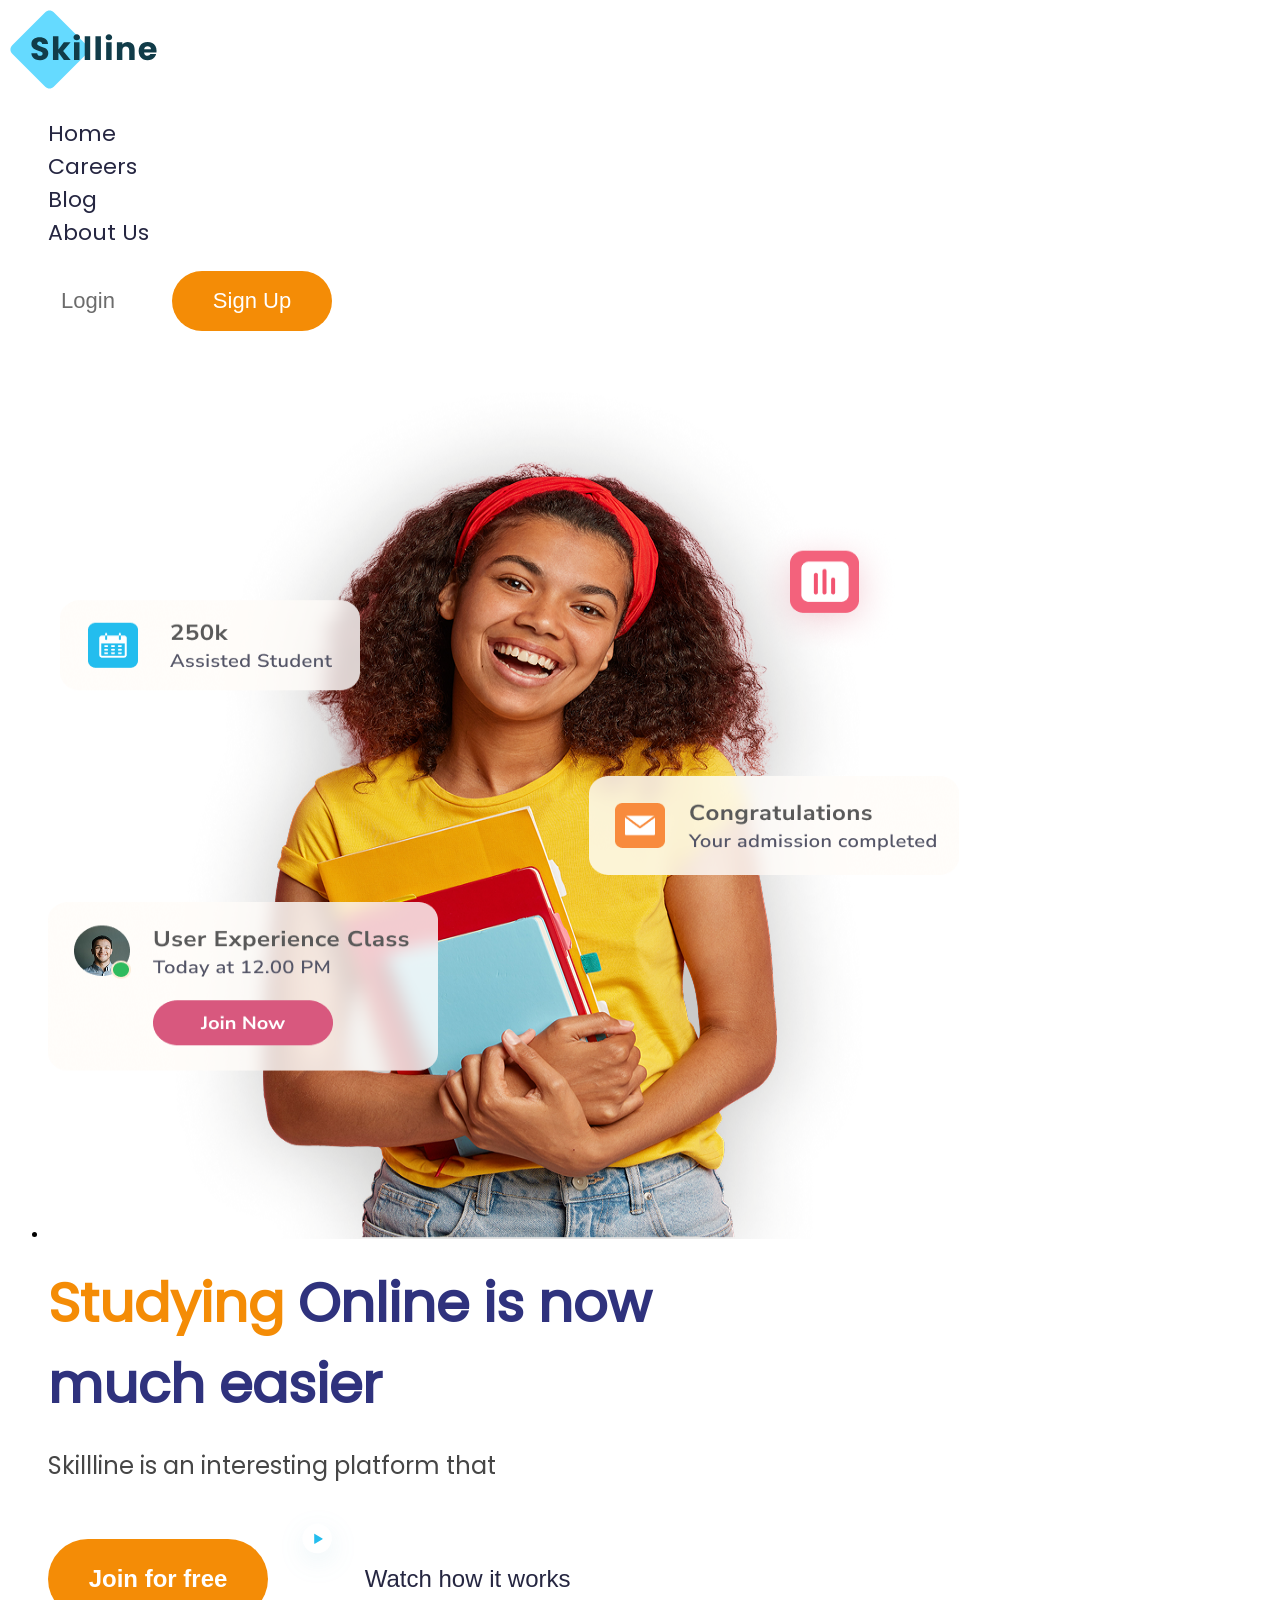
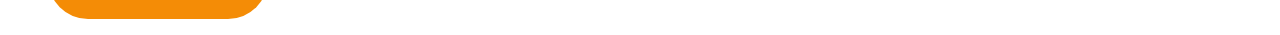
==== index.html @ 502a24a4 "Add files via upload обновлена навигация по сайту" ====
<!DOCTYPE html>
<html lang="en">
<head>
    <meta charset="UTF-8">
    <meta name="viewport" content="width=device-width, initial-scale=1.0">
    <title>Skilline</title>
    <link rel = "stylesheet" href = "styles/styles.css">
    <link rel = "stylesheet" href = "styles/fonts.css">
</head>
<body>
    <header>
        <img src="images/skillineLOGO.svg" alt="Логотип" width="150" height="83">
        <nav class = "menu-link">
            <ul class = "nav_list">
                <li><a href = "#"> Home </a></li>
                <li><a href = "#"> Careers </a></li>
                <li><a href = "#"> Blog </a></li>
                <li><a href = "#"> About Us </a></li>
            </ul>
        </nav>
        <button class = "button_whitе">Login</button>
        <button class = "button_orange">Sign Up</button>
    </header>
    <main>
        <section>
            <ul>
                <li>
                    <img src="images/header-pic.png" alt="шапка" width="911" height="892">
                        <div>
                            <h1>
                                <span class="main-text_big_orange">Studying </span>
                                <span class = "main-text_big_blue">Online is now <br> much easier </span>
                            </h1>
                            <p class = "main-text_small">Skillline is an interesting platform that
                        </div>
                    <button class = "button_orangeJoin"> Join for free</button>
                    <button class="button_play">
                        <img src="images/play-button.svg" alt="просмотр" width="80" height="80">
                        Watch how it works
                    </button>
                </li>
            </ul>
            
            

        </section>

    </main>
</body>
</html>
---- styles/styles.css ----
.menu-link{
    font-family: "Poppings", Arial, sans-serif;
    font-size: 22px;
    line-height: 33px;
    color: #252641;
}
.button_whitе{
    background-color: #FFFFFF;
    width: 160px;
    height: 60px;

    padding: 0;
    border: 0;
    border-radius: 80px;

    font-size: 22px;
    font-weight: 500;
    color: #6C6C6C;
    cursor: pointer;
}
.button_orange{
    background-color: #F48C06;
    width: 160px;
    height: 60px;

    padding: 12px 18px;
    border: 0;
    border-radius: 80px;

    font-size: 22px;
    font-weight: 500;
    color: #FFFFFF;
    cursor: pointer;
}
.button_orangeJoin{
    background-color: #F48C06;
    width: 220px;
    height: 80px;

    padding: 12px 18px;
    border: 0;
    border-radius: 80px;

    font-size: 24px;
    font-weight: 600;
    color: #FFFFFF;
    cursor: pointer;
}
.main-text_big_orange{
    font-family: "Poppings", Arial, sans-serif;
    font-size: 54px;
    line-height: 81px;
    color: #F48C06;
}
.main-text_big_blue{
    font-family: "Poppings", Arial, sans-serif;
    font-size: 54px;
    line-height: 81px;
    color: #2F327D;
}
.main-text_small{
    font-family: "Poppings", Arial, sans-serif;
    font-size: 24px;
    line-height: 33px;
    color: #464646;
}
.button_play{
    background: none;
    cursor: pointer;
    border: 0;
    align-items: center;
    font-size: 24px;
    font-weight: 400;
    color: #252641;
}
.button_play img{
    width: 80px;
    height: 80px;
}

.nav_list{
    list-style: none;
    
}
.nav_list a{
    text-decoration: none;
    color: #252641;
}
.nav_list a:hover{
    text-decoration: underline;
    color: #2F327D;
}
---- styles/fonts.css ----
@font-face{
    font-family: "Poppings";
   src:url(../fonts/Poppins/Poppins-Regular.ttf);
   
}
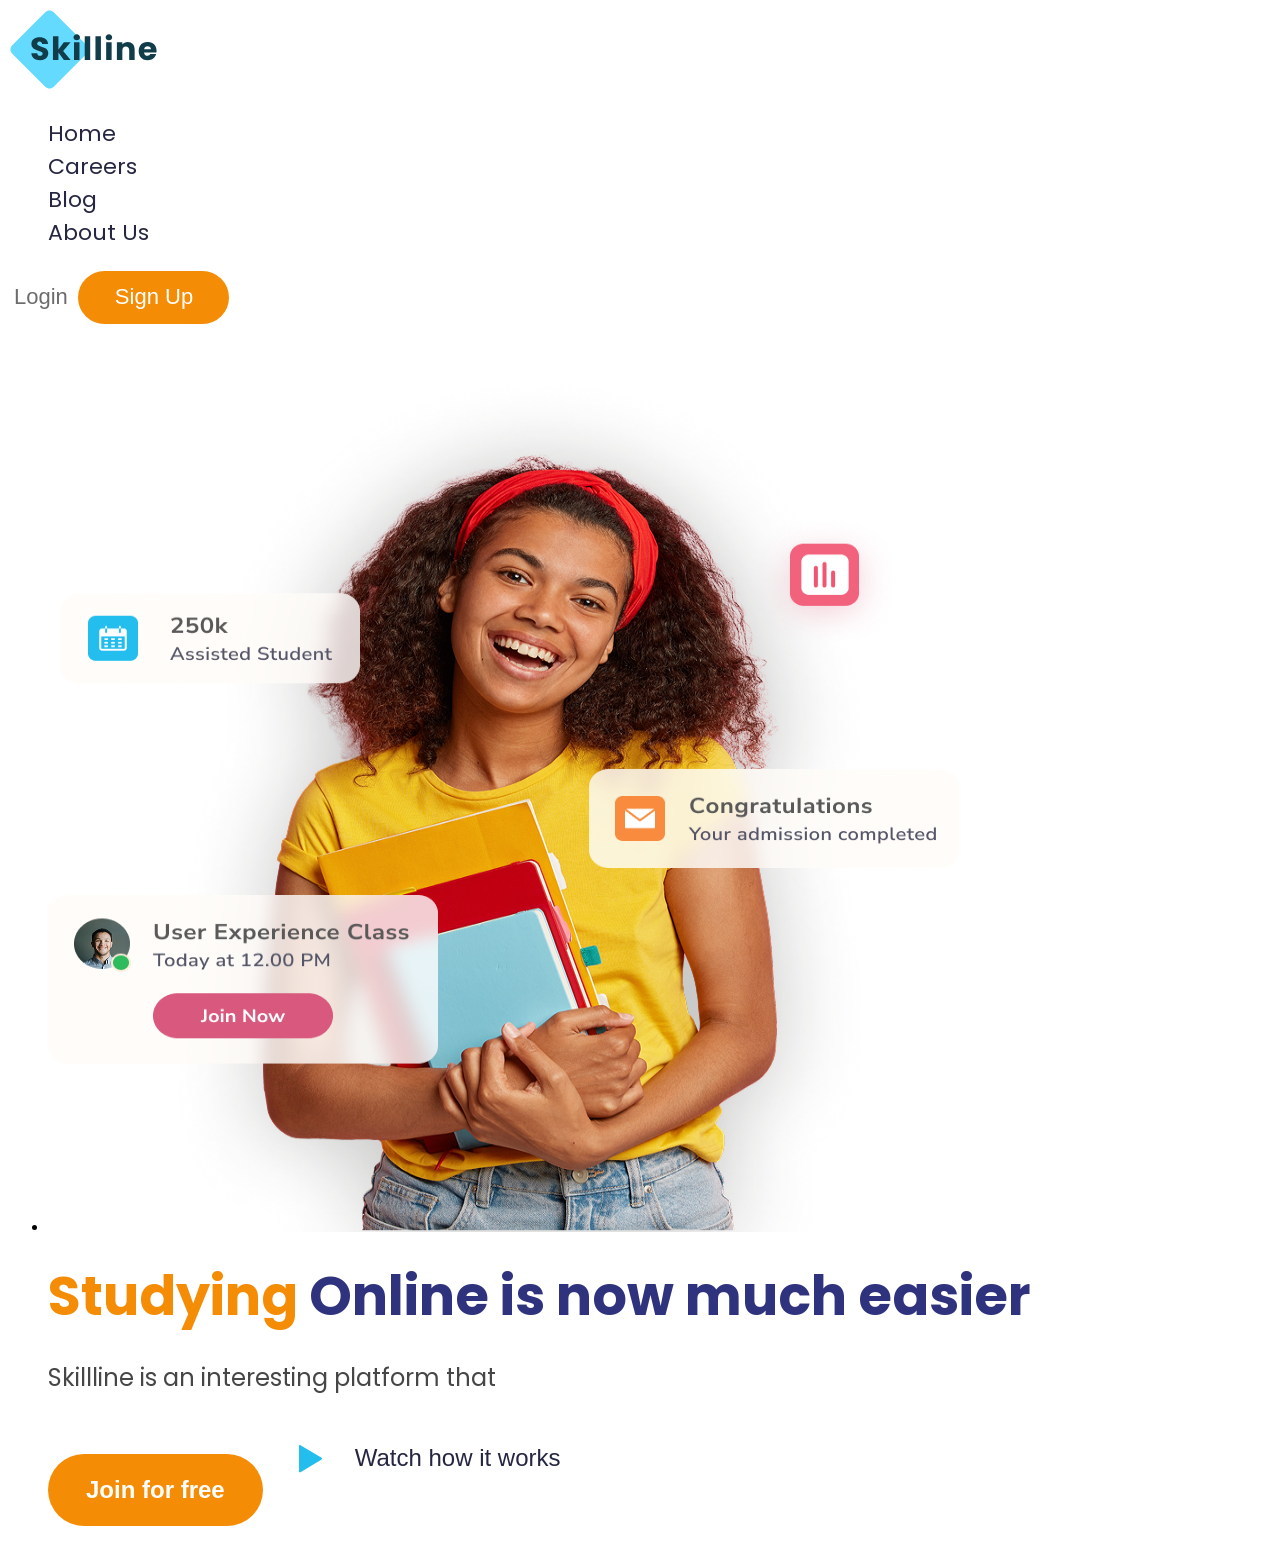
==== commit 3291767e: "Add files via upload" ====
--- a/index.html
+++ b/index.html
@@ -29,13 +29,13 @@
                         <div>
                             <h1>
                                 <span class="main-text_big_orange">Studying </span>
-                                <span class = "main-text_big_blue">Online is now <br> much easier </span>
+                                <span class = "main-text_big_blue">Online is now much easier </span>
                             </h1>
                             <p class = "main-text_small">Skillline is an interesting platform that
                         </div>
                     <button class = "button_orangeJoin"> Join for free</button>
                     <button class="button_play">
-                        <img src="images/play-button.svg" alt="просмотр" width="80" height="80">
+                        <img src="images/play-button.svg" alt="просмотр">
                         Watch how it works
                     </button>
                 </li>
--- a/styles/styles.css
+++ b/styles/styles.css
@@ -6,10 +6,8 @@
 }
 .button_whitе{
     background-color: #FFFFFF;
-    width: 160px;
-    height: 60px;
 
-    padding: 0;
+    padding: 13px, 49px, 14px, 50px;
     border: 0;
     border-radius: 80px;
 
@@ -20,10 +18,8 @@
 }
 .button_orange{
     background-color: #F48C06;
-    width: 160px;
-    height: 60px;
 
-    padding: 12px 18px;
+    padding: 13px 36px 14px 37px;
     border: 0;
     border-radius: 80px;
 
@@ -34,10 +30,8 @@
 }
 .button_orangeJoin{
     background-color: #F48C06;
-    width: 220px;
-    height: 80px;
 
-    padding: 12px 18px;
+    padding: 22px 38px;
     border: 0;
     border-radius: 80px;
 
@@ -67,15 +61,21 @@
 .button_play{
     background: none;
     cursor: pointer;
+
     border: 0;
+    padding: 0;
+    display: inline-flex;
     align-items: center;
+
     font-size: 24px;
     font-weight: 400;
     color: #252641;
+    gap: 8px;
 }
 .button_play img{
     width: 80px;
     height: 80px;
+    display: block;
 }
 
 .nav_list{
--- a/styles/fonts.css
+++ b/styles/fonts.css
@@ -1,5 +1,28 @@
 @font-face{
     font-family: "Poppings";
    src:url(../fonts/Poppins/Poppins-Regular.ttf);
-   
+   font-weight: 400;
+   font-style: normal;
+   font-display: swap;
+}
+@font-face{
+    font-family: "Poppings";
+   src:url(../fonts/Poppins/Poppins-Bold.ttf);
+   font-weight: 700;
+   font-style: normal;
+   font-display: swap;
+}
+@font-face{
+    font-family: "Poppings";
+   src:url(../fonts/Poppins/Poppins-Medium.ttf);
+   font-weight: 500;
+   font-style: normal;
+   font-display: swap;
+}
+@font-face{
+    font-family: "Nanito_Sans";
+   src:url(../fonts/Nunito_Sans/NunitoSans-Italic-VariableFont_YTLC\,opsz\,wdth\,wght.ttf);
+   font-weight: 400;
+   font-style: italic;
+   font-display: swap;
 }
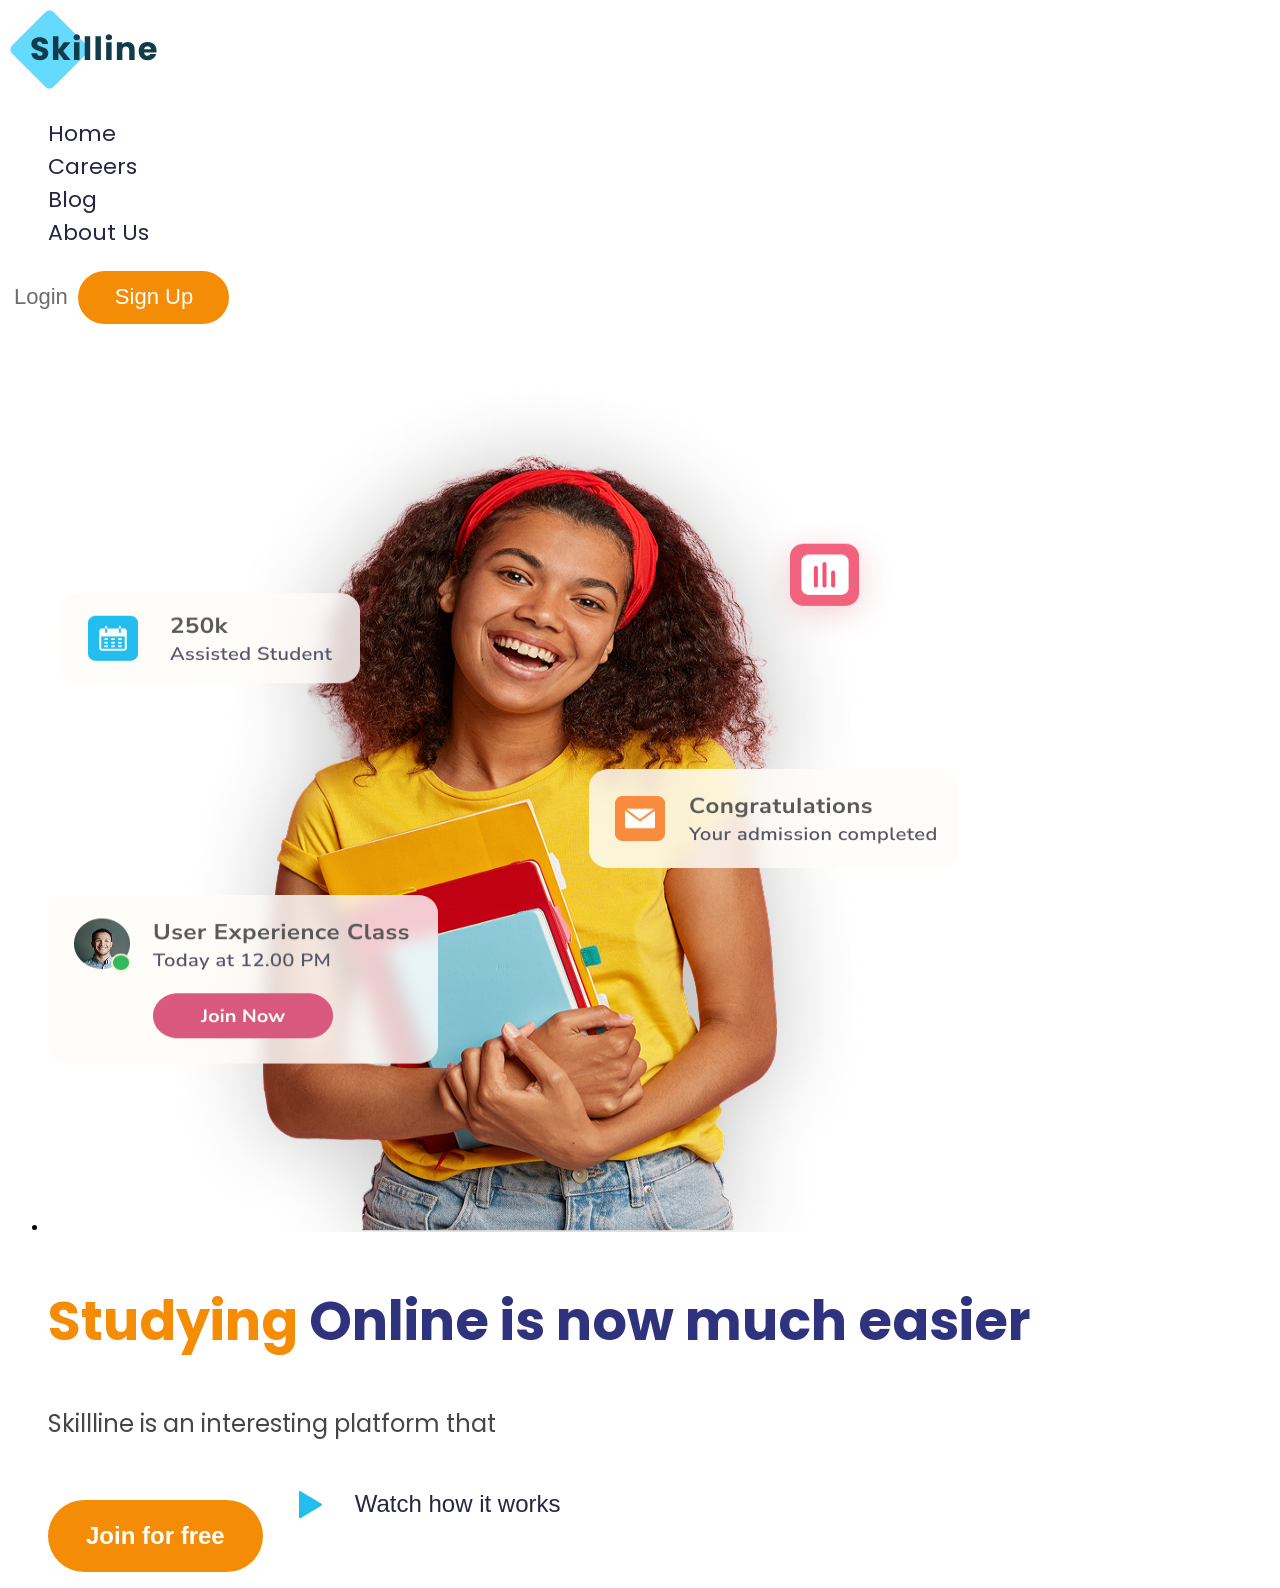
==== commit 8b5d6596: "Add files via upload" ====
--- a/index.html
+++ b/index.html
@@ -27,9 +27,9 @@
                 <li>
                     <img src="images/header-pic.png" alt="шапка" width="911" height="892">
                         <div>
-                            <h1>
-                                <span class="main-text_big_orange">Studying </span>
-                                <span class = "main-text_big_blue">Online is now much easier </span>
+                            <h1 class = "main-text">
+                                <span class="main-text_o">Studying </span>
+                                <span class = "main-text_b">Online is now much easier </span>
                             </h1>
                             <p class = "main-text_small">Skillline is an interesting platform that
                         </div>
--- a/styles/styles.css
+++ b/styles/styles.css
@@ -40,17 +40,16 @@
     color: #FFFFFF;
     cursor: pointer;
 }
-.main-text_big_orange{
+.main-text_o{
+    color: #F48C06;
+}
+.main-text_b{
+    color: #2F327D;
+}
+.main-text{
     font-family: "Poppings", Arial, sans-serif;
     font-size: 54px;
     line-height: 81px;
-    color: #F48C06;
-}
-.main-text_big_blue{
-    font-family: "Poppings", Arial, sans-serif;
-    font-size: 54px;
-    line-height: 81px;
-    color: #2F327D;
 }
 .main-text_small{
     font-family: "Poppings", Arial, sans-serif;
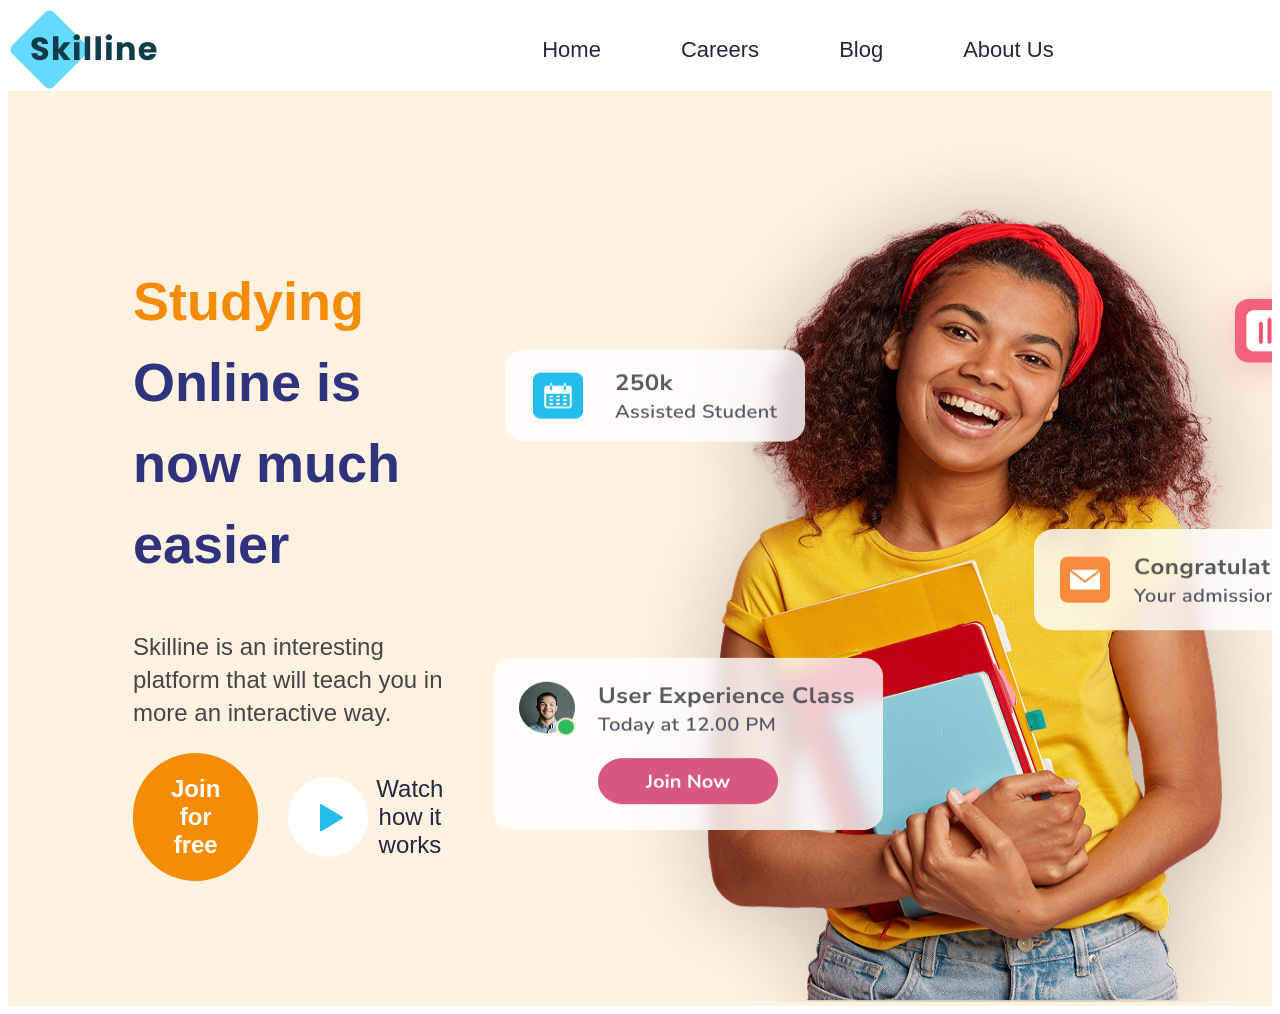
==== commit 4cc2196e: "Add files via upload добавлен фон к певрой странице(маска плохо работает)" ====
--- a/index.html
+++ b/index.html
@@ -8,7 +8,7 @@
     <link rel = "stylesheet" href = "styles/fonts.css">
 </head>
 <body>
-    <header>
+    <header  class="heder_conteiner">
         <img src="images/skillineLOGO.svg" alt="Логотип" width="150" height="83">
         <nav class = "menu-link">
             <ul class = "nav_list">
@@ -18,33 +18,34 @@
                 <li><a href = "#"> About Us </a></li>
             </ul>
         </nav>
-        <button class = "button_whitе">Login</button>
+        <button class = "button_white">Login</button>
         <button class = "button_orange">Sign Up</button>
     </header>
+
     <main>
-        <section>
-            <ul>
-                <li>
-                    <img src="images/header-pic.png" alt="шапка" width="911" height="892">
-                        <div>
-                            <h1 class = "main-text">
-                                <span class="main-text_o">Studying </span>
-                                <span class = "main-text_b">Online is now much easier </span>
-                            </h1>
-                            <p class = "main-text_small">Skillline is an interesting platform that
-                        </div>
-                    <button class = "button_orangeJoin"> Join for free</button>
-                    <button class="button_play">
-                        <img src="images/play-button.svg" alt="просмотр">
-                        Watch how it works
-                    </button>
-                </li>
-            </ul>
-            
-            
+        <section class="banner">
+                <div class="banner__content">
+                    <h1 class = "main-text">
+                        <span class="main-text_o">Studying </span>
+                        <span class = "main-text_b">Online is now much easier </span>
+                    </h1>
+                    <p class = "main-text_small">Skilline is an interesting platform that will teach you in more an interactive way.</p>
+                
+                    <div class="banner__buttons">
+                        <button class = "button_orangeJoin"> Join for free</button>
+                        <button class="button_play">
+                            <img src="images/play-button.svg" alt="просмотр">
+                            Watch how it works
+                        </button>
+                    </div>
+                </div>
 
+                <div>
+                    <img class="banner__image" src="images/header-pic.png" alt="девочка с папками" width="911" height="892">
+                </div>
         </section>
-
     </main>
 </body>
-</html>+</html> 
+           
+        
--- a/styles/styles.css
+++ b/styles/styles.css
@@ -1,13 +1,15 @@
 .menu-link{
-    font-family: "Poppings", Arial, sans-serif;
+    font-family: "Poppins", Arial, sans-serif;
     font-size: 22px;
     line-height: 33px;
     color: #252641;
+    display: flex;
+    margin: 0px auto;
 }
-.button_whitе{
+.button_white{
     background-color: #FFFFFF;
 
-    padding: 13px, 49px, 14px, 50px;
+    padding: 13px 49px 14px 50px;
     border: 0;
     border-radius: 80px;
 
@@ -47,12 +49,12 @@
     color: #2F327D;
 }
 .main-text{
-    font-family: "Poppings", Arial, sans-serif;
+    font-family: "Poppins", Arial, sans-serif;
     font-size: 54px;
     line-height: 81px;
 }
 .main-text_small{
-    font-family: "Poppings", Arial, sans-serif;
+    font-family: "Poppins", Arial, sans-serif;
     font-size: 24px;
     line-height: 33px;
     color: #464646;
@@ -79,6 +81,8 @@
 
 .nav_list{
     list-style: none;
+    display: flex;
+    gap: 80px;
     
 }
 .nav_list a{
@@ -89,3 +93,37 @@
     text-decoration: underline;
     color: #2F327D;
 }
+.heder_conteiner{
+    margin: 0 auto;
+    display: flex;
+    width: 1694px;
+    height: 83px;
+    align-items: center;
+}
+.banner{
+    padding: 0 140px 0 125px;
+    max-height: 1118px;
+    overflow-y: scroll;
+    background-color: #FFF2E1;
+   /* mask-image: url("../images/banner-mask.svg");
+    mask-position: center bottom;
+    mask-repeat: no-repeat; */
+
+    display: flex;
+    align-items: center;
+    justify-content: space-between;
+    gap: 50px;
+}
+.banner__content {
+    flex: 1;
+}
+.banner__buttons {
+    display: flex;
+    gap: 30px;
+    align-items: center;
+    margin-top: 20px;
+}
+.banner__image{
+        width: 911px;
+        height: 911px;
+}
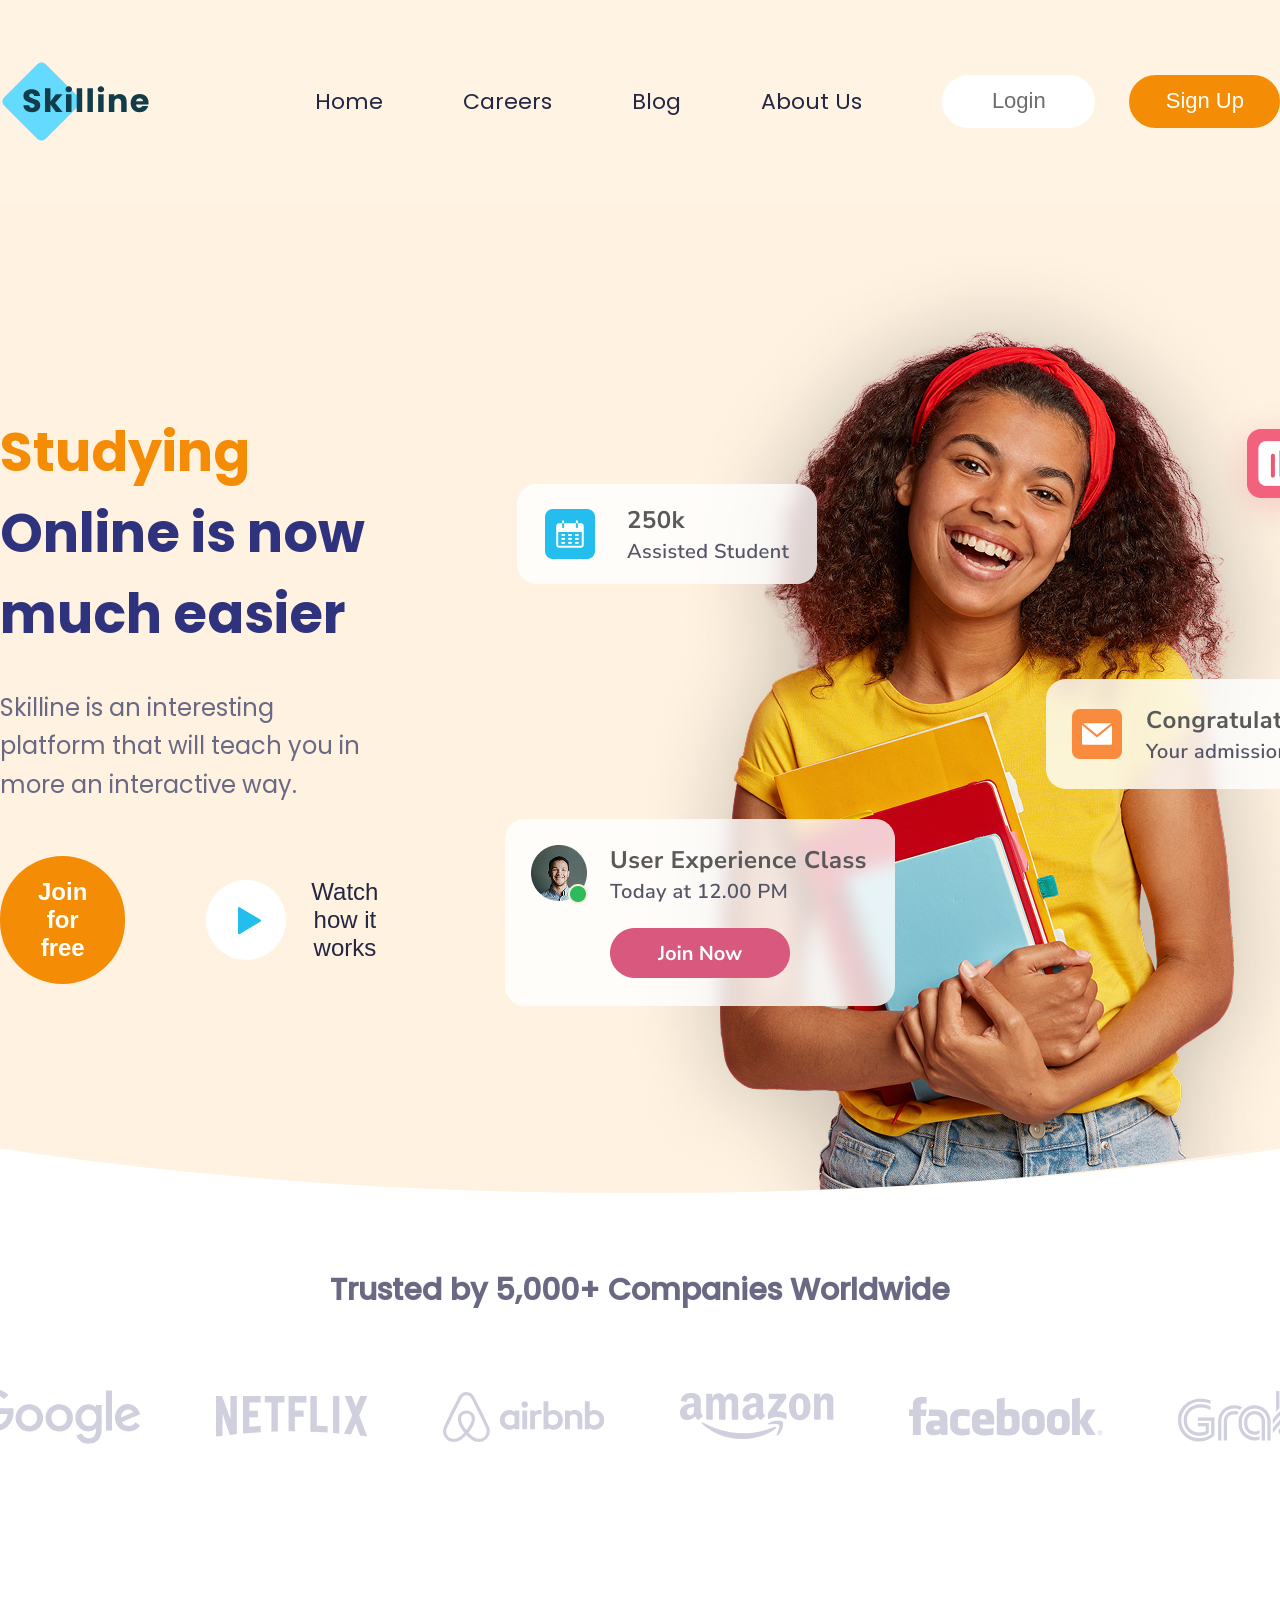
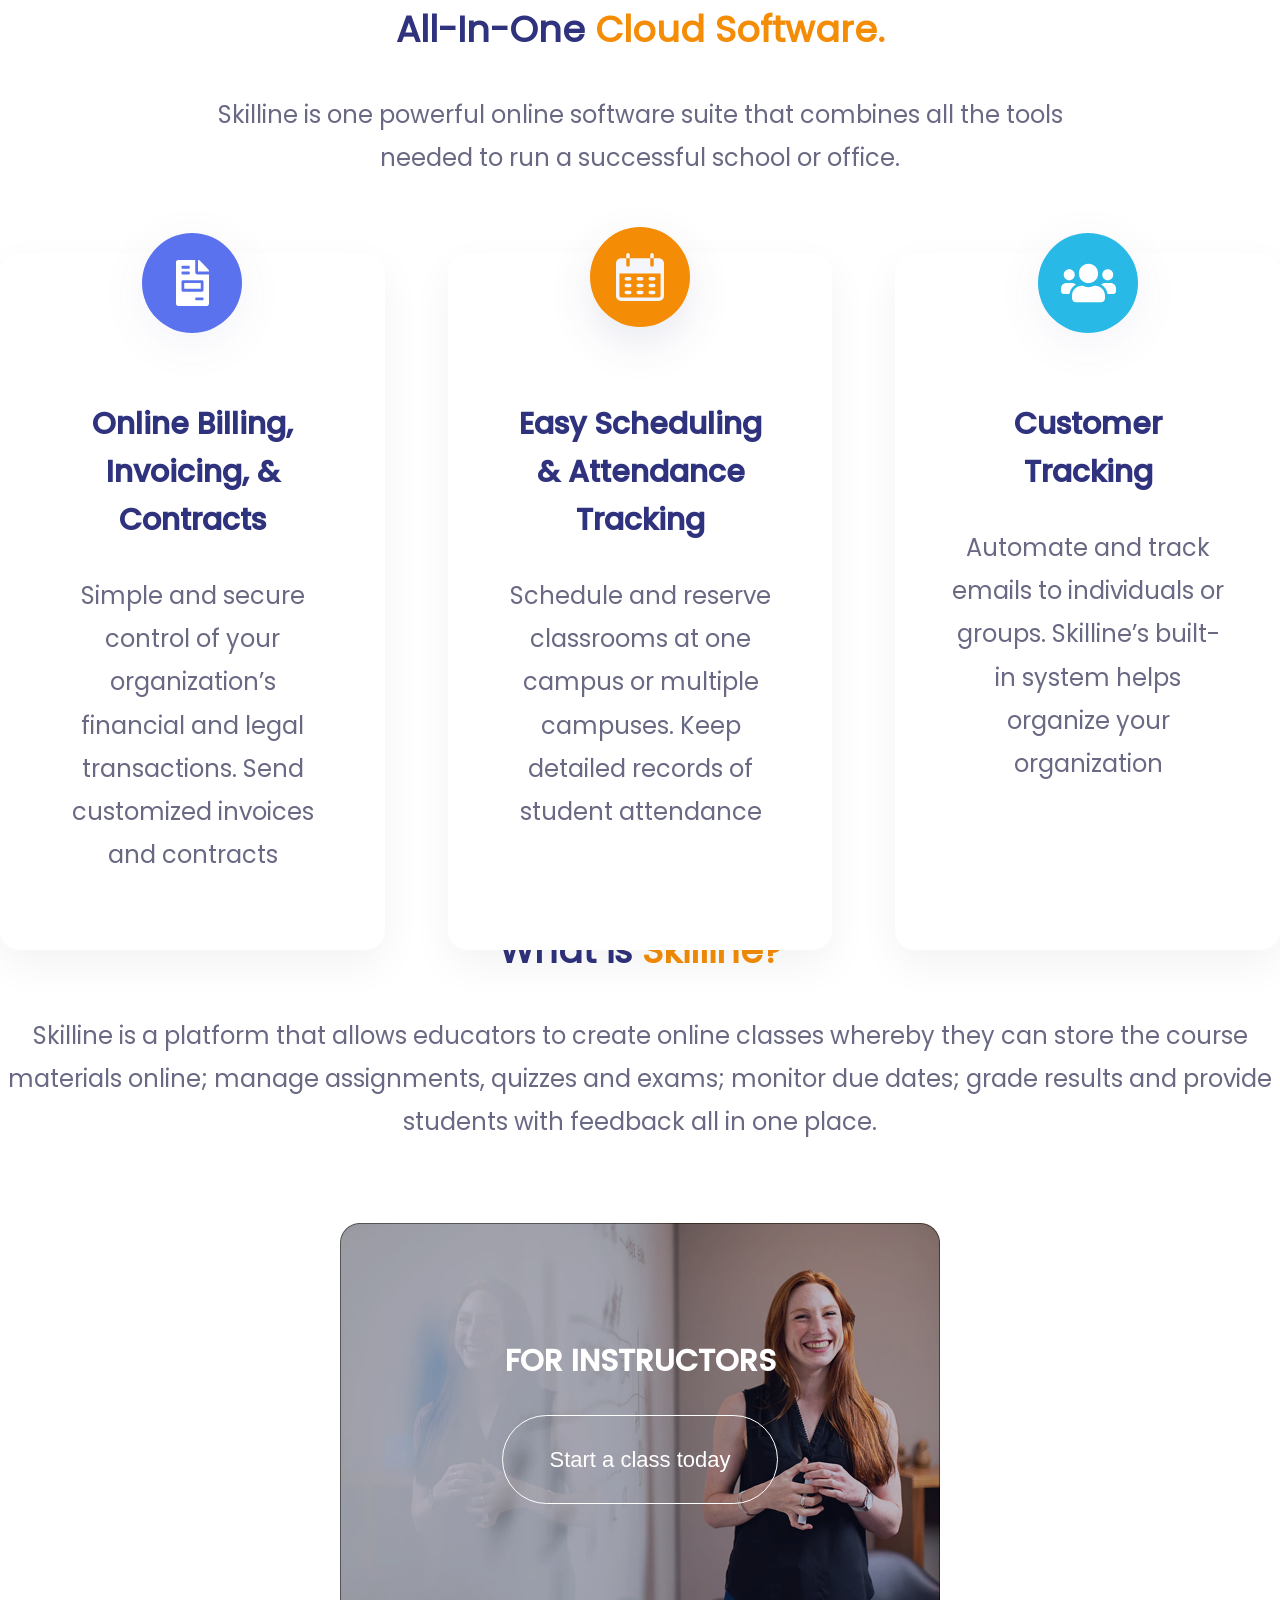
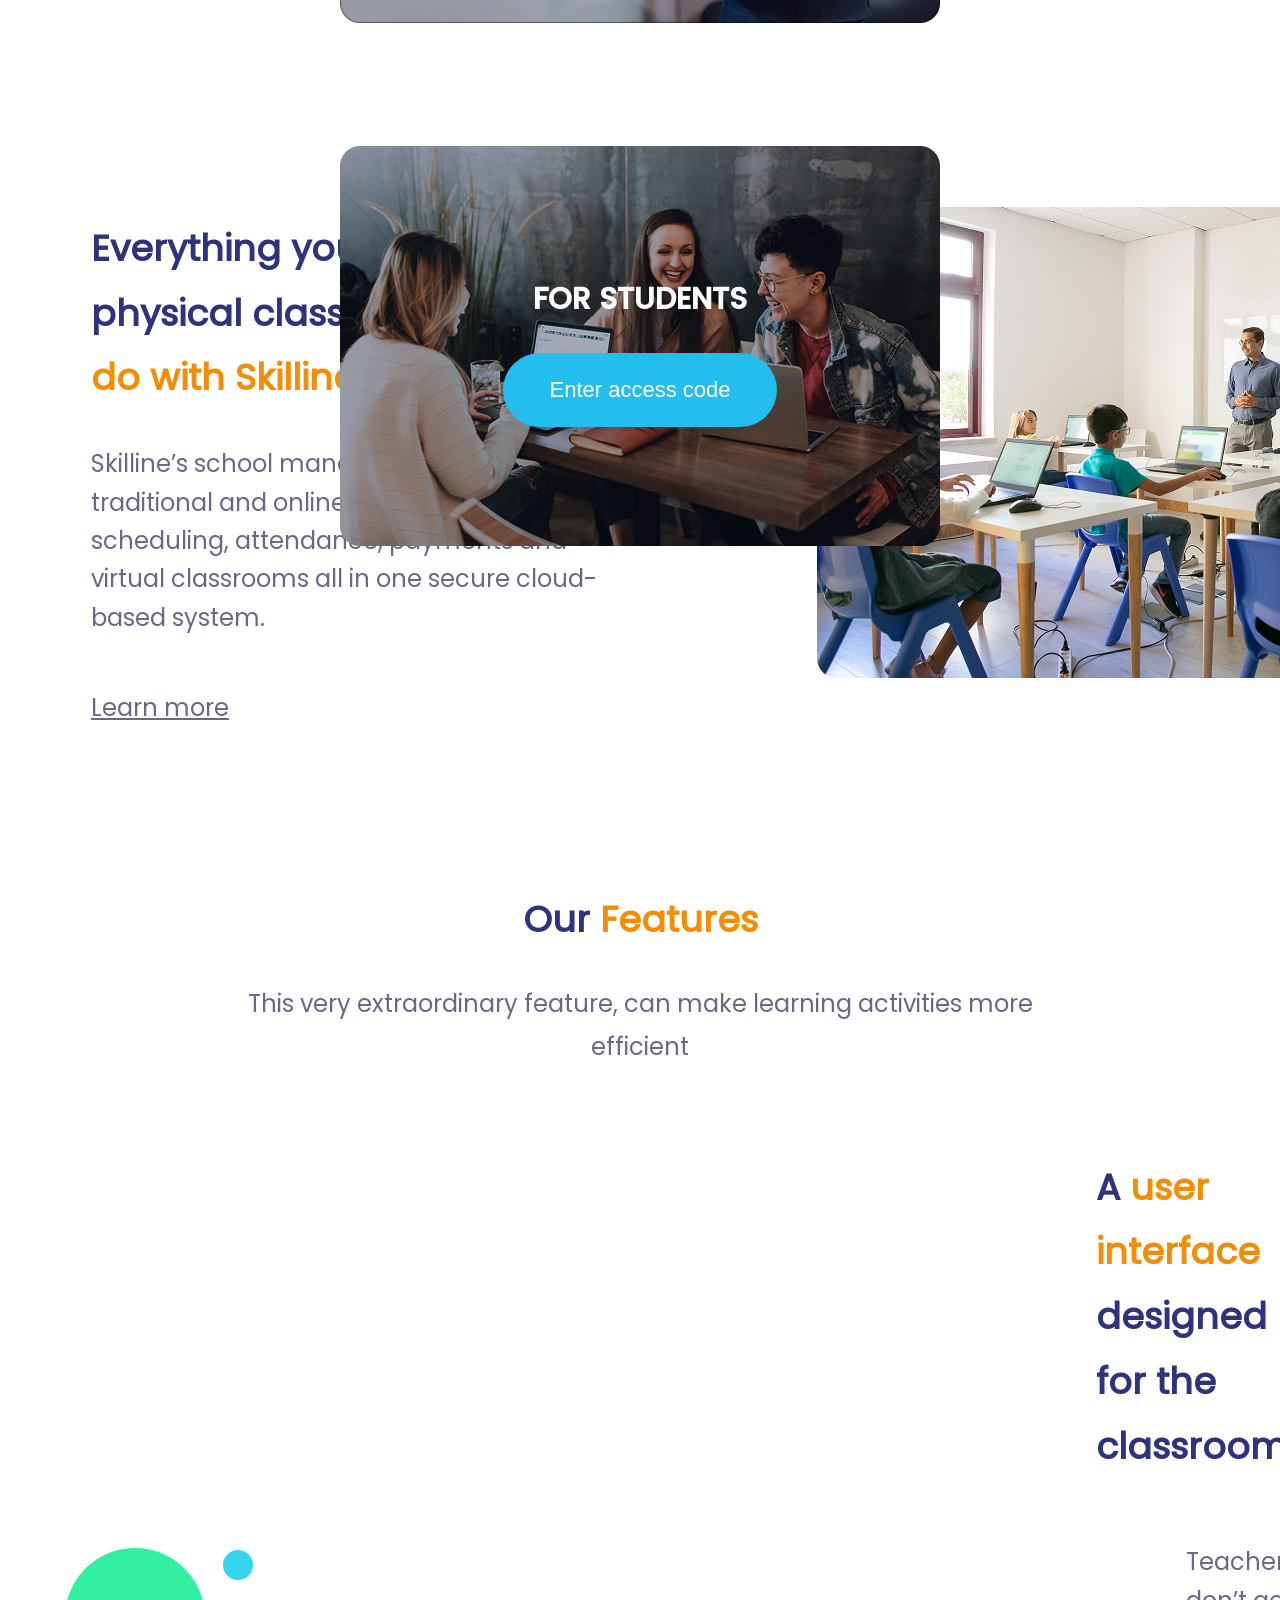
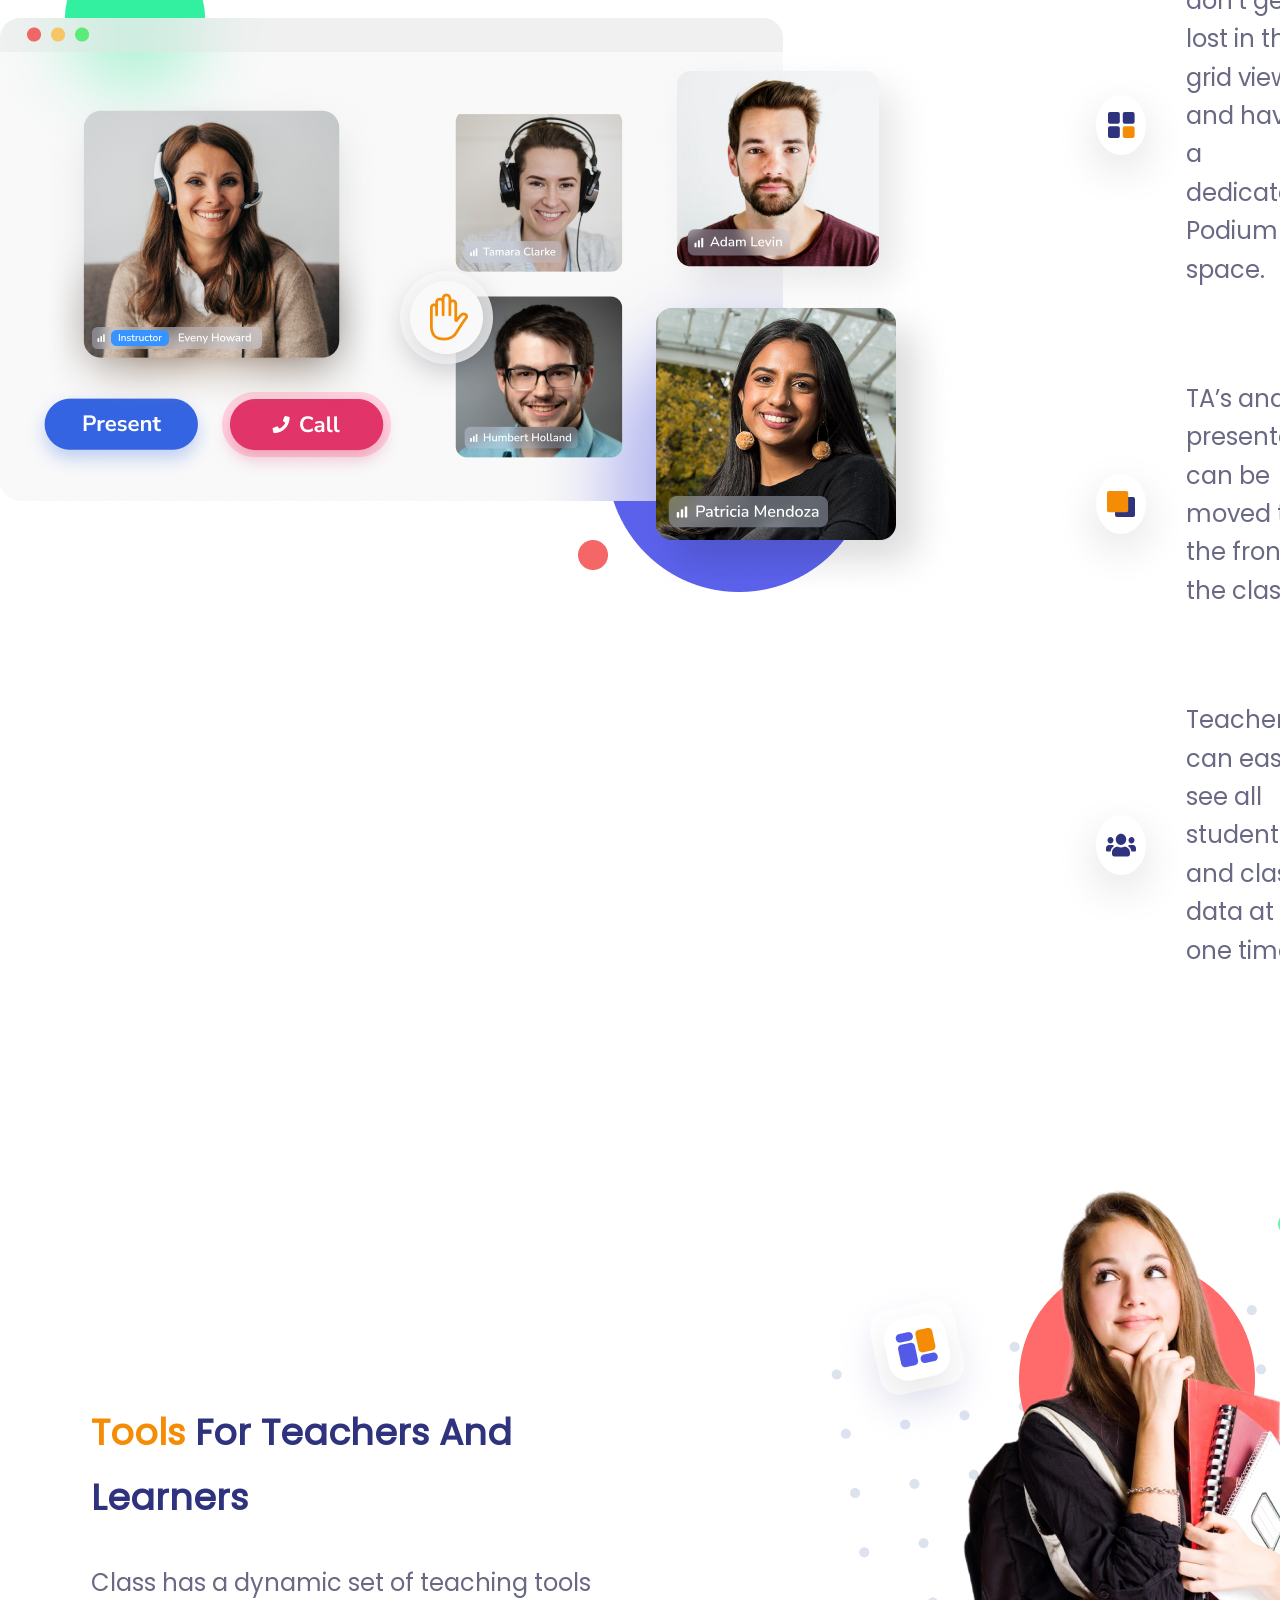
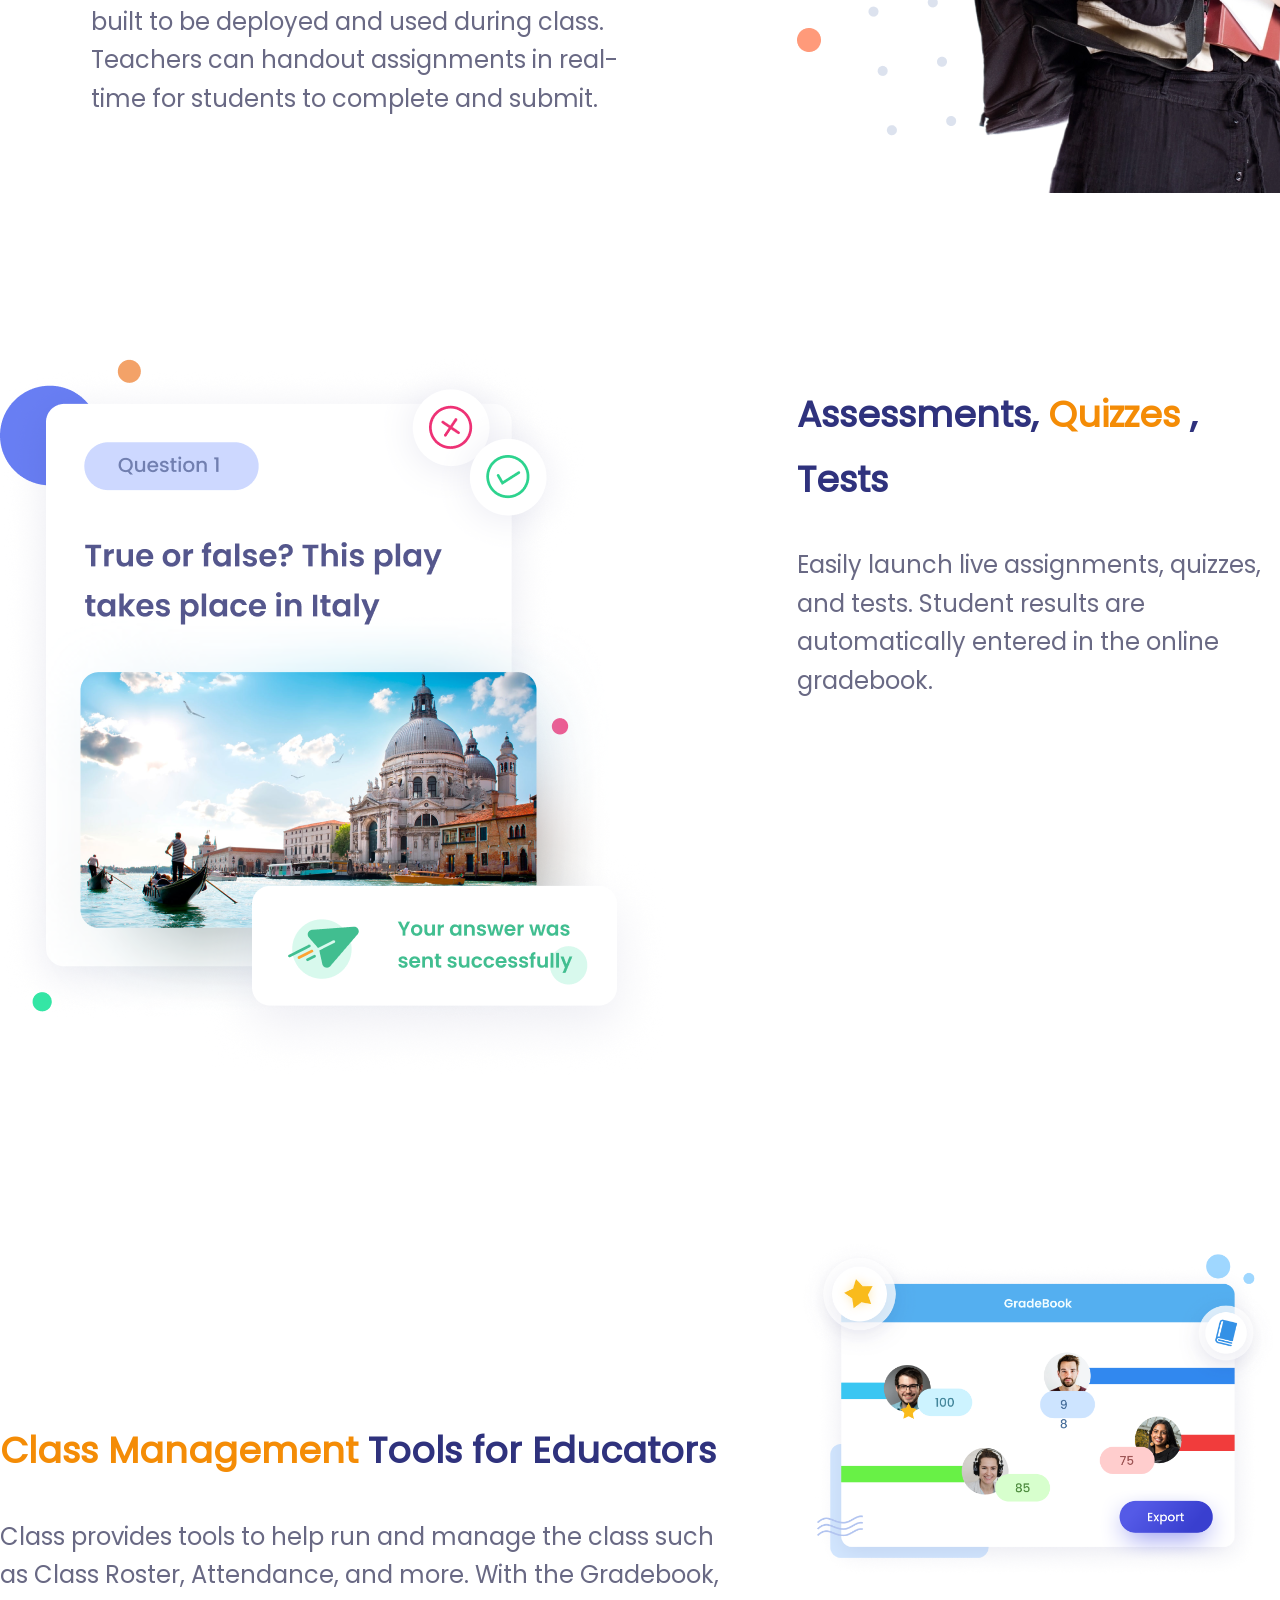
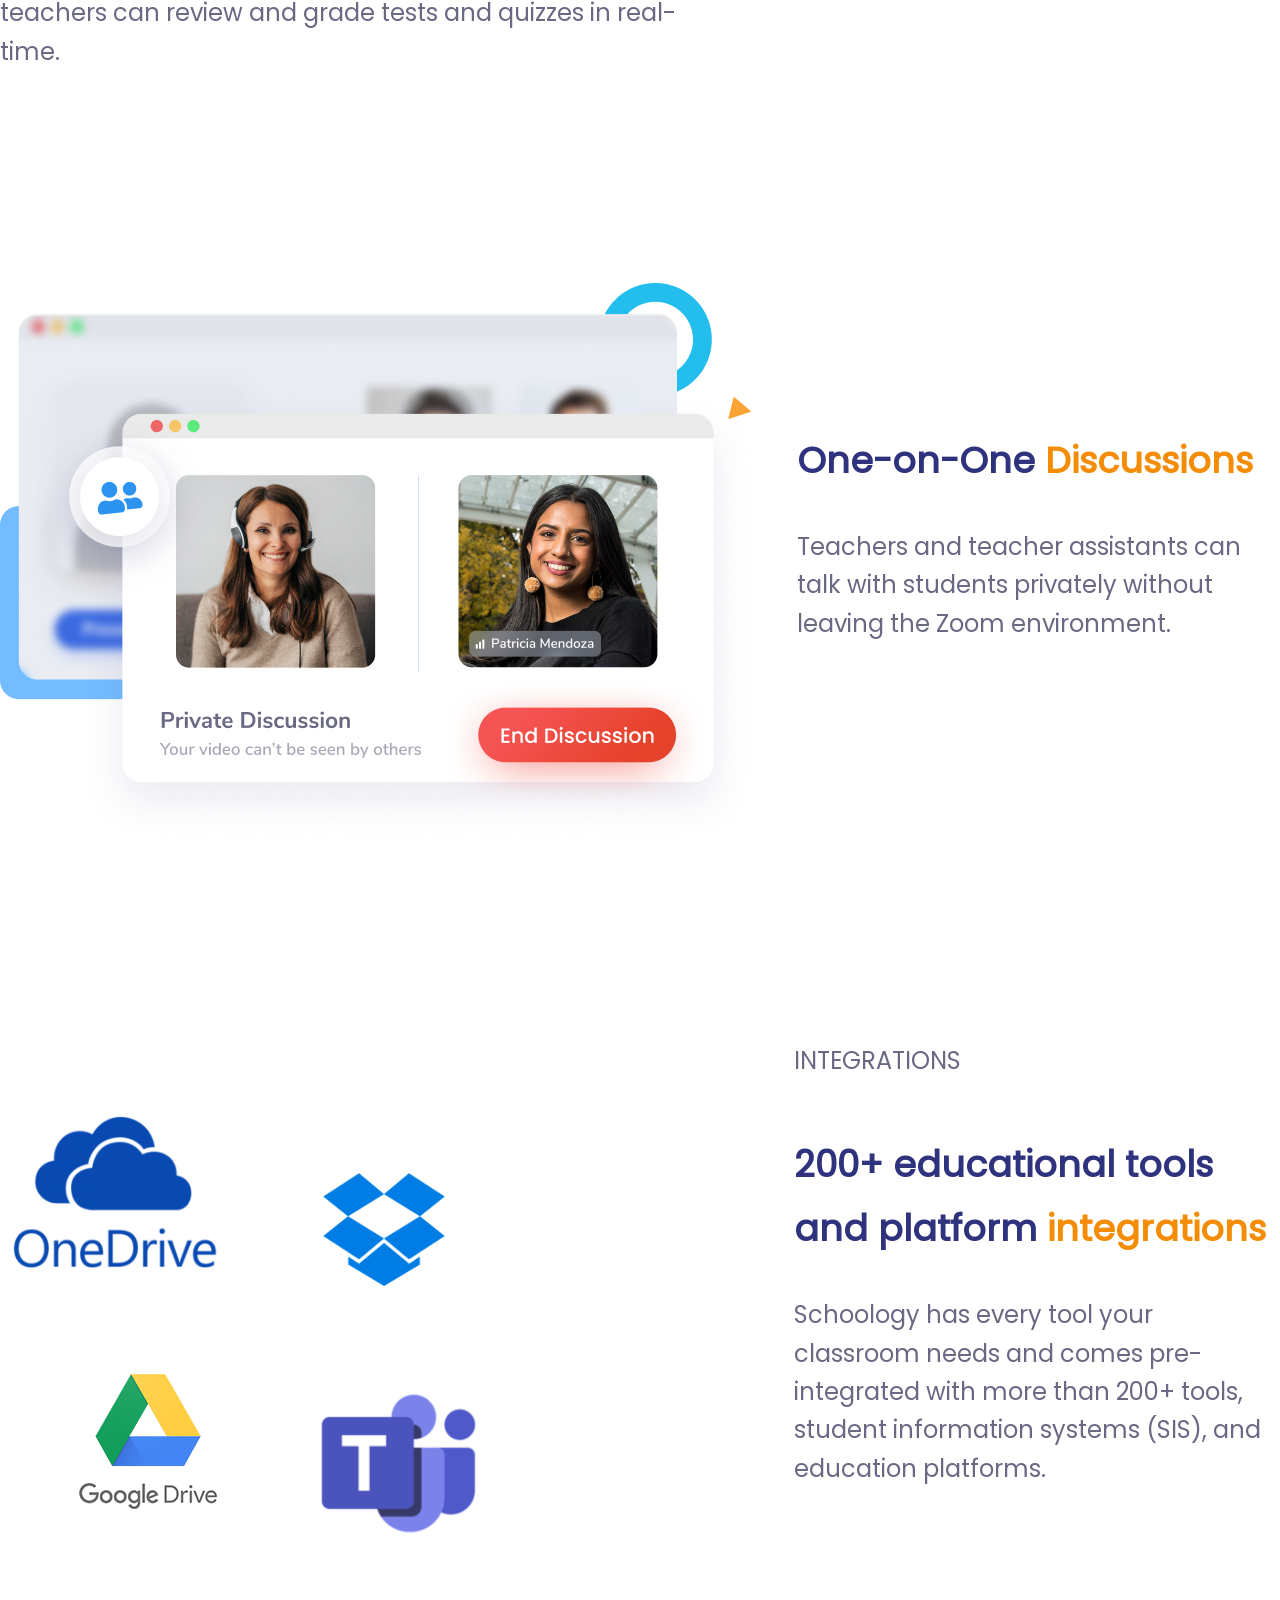
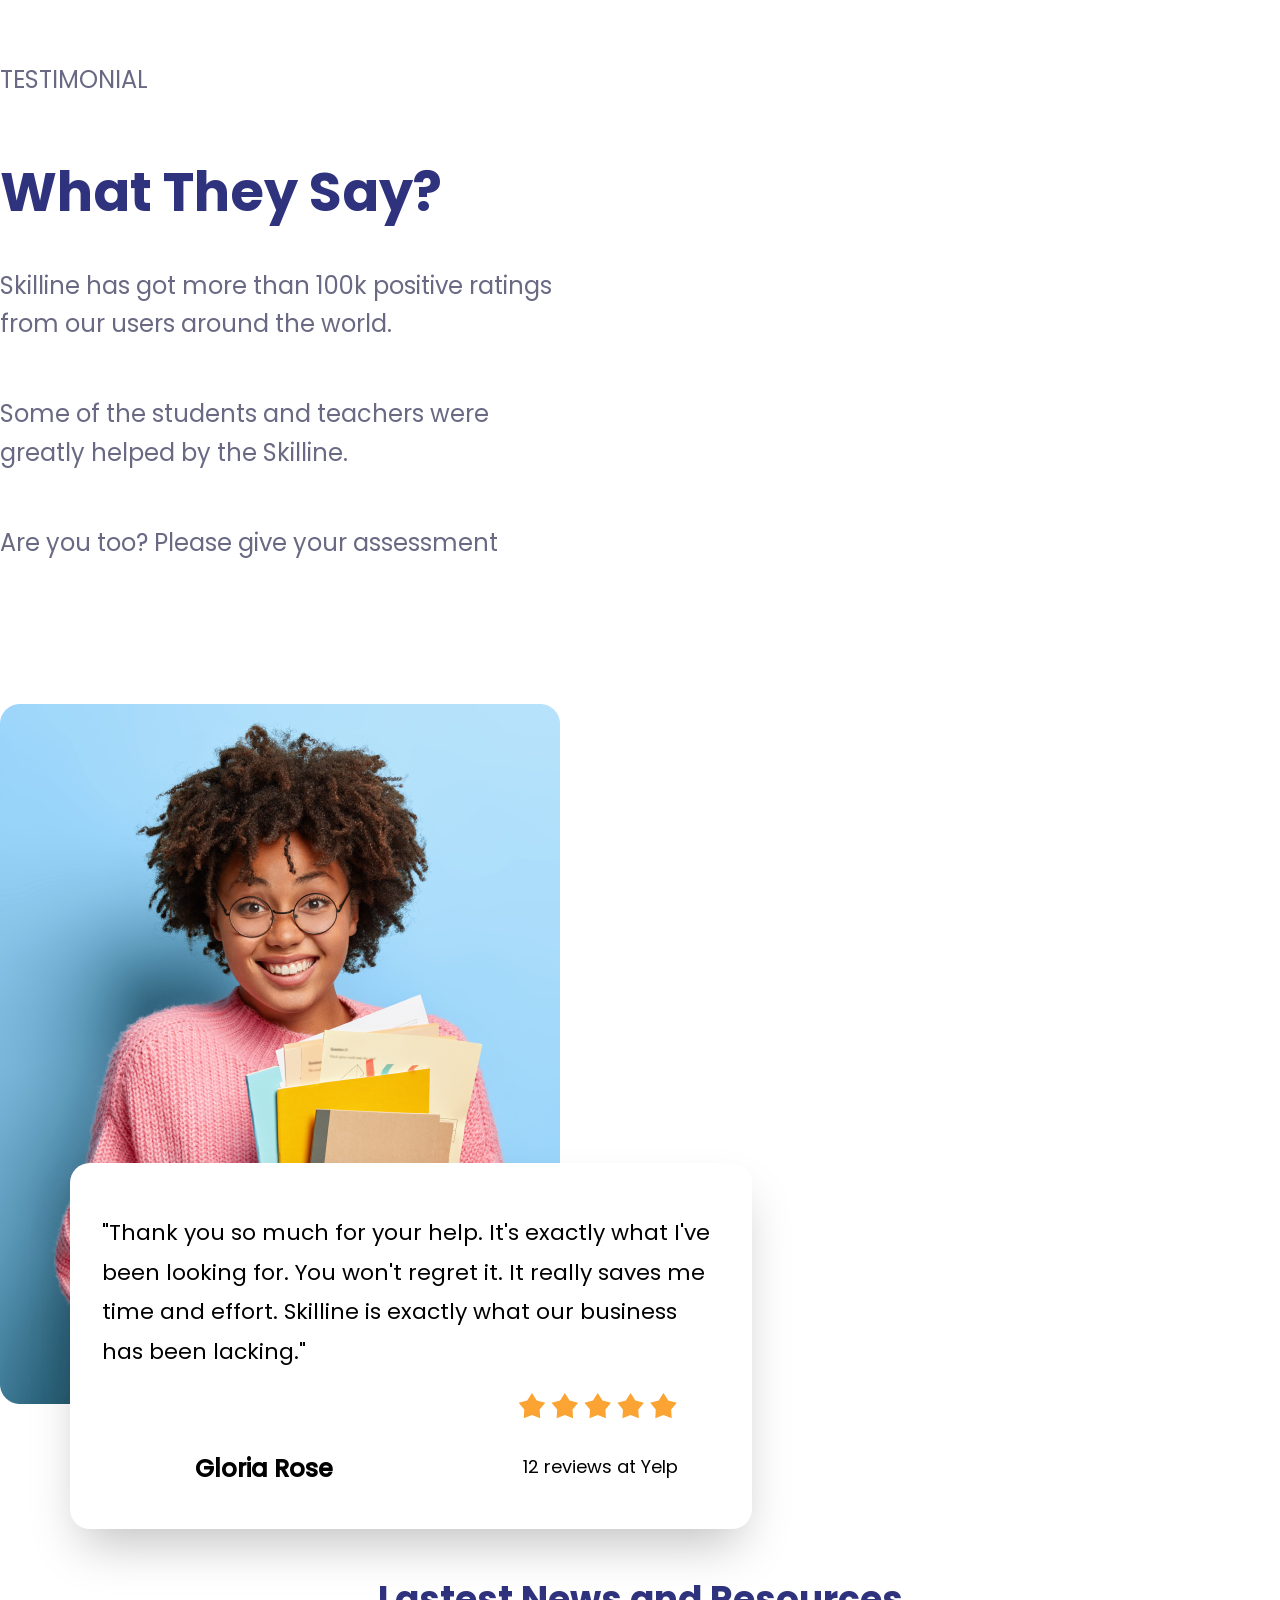
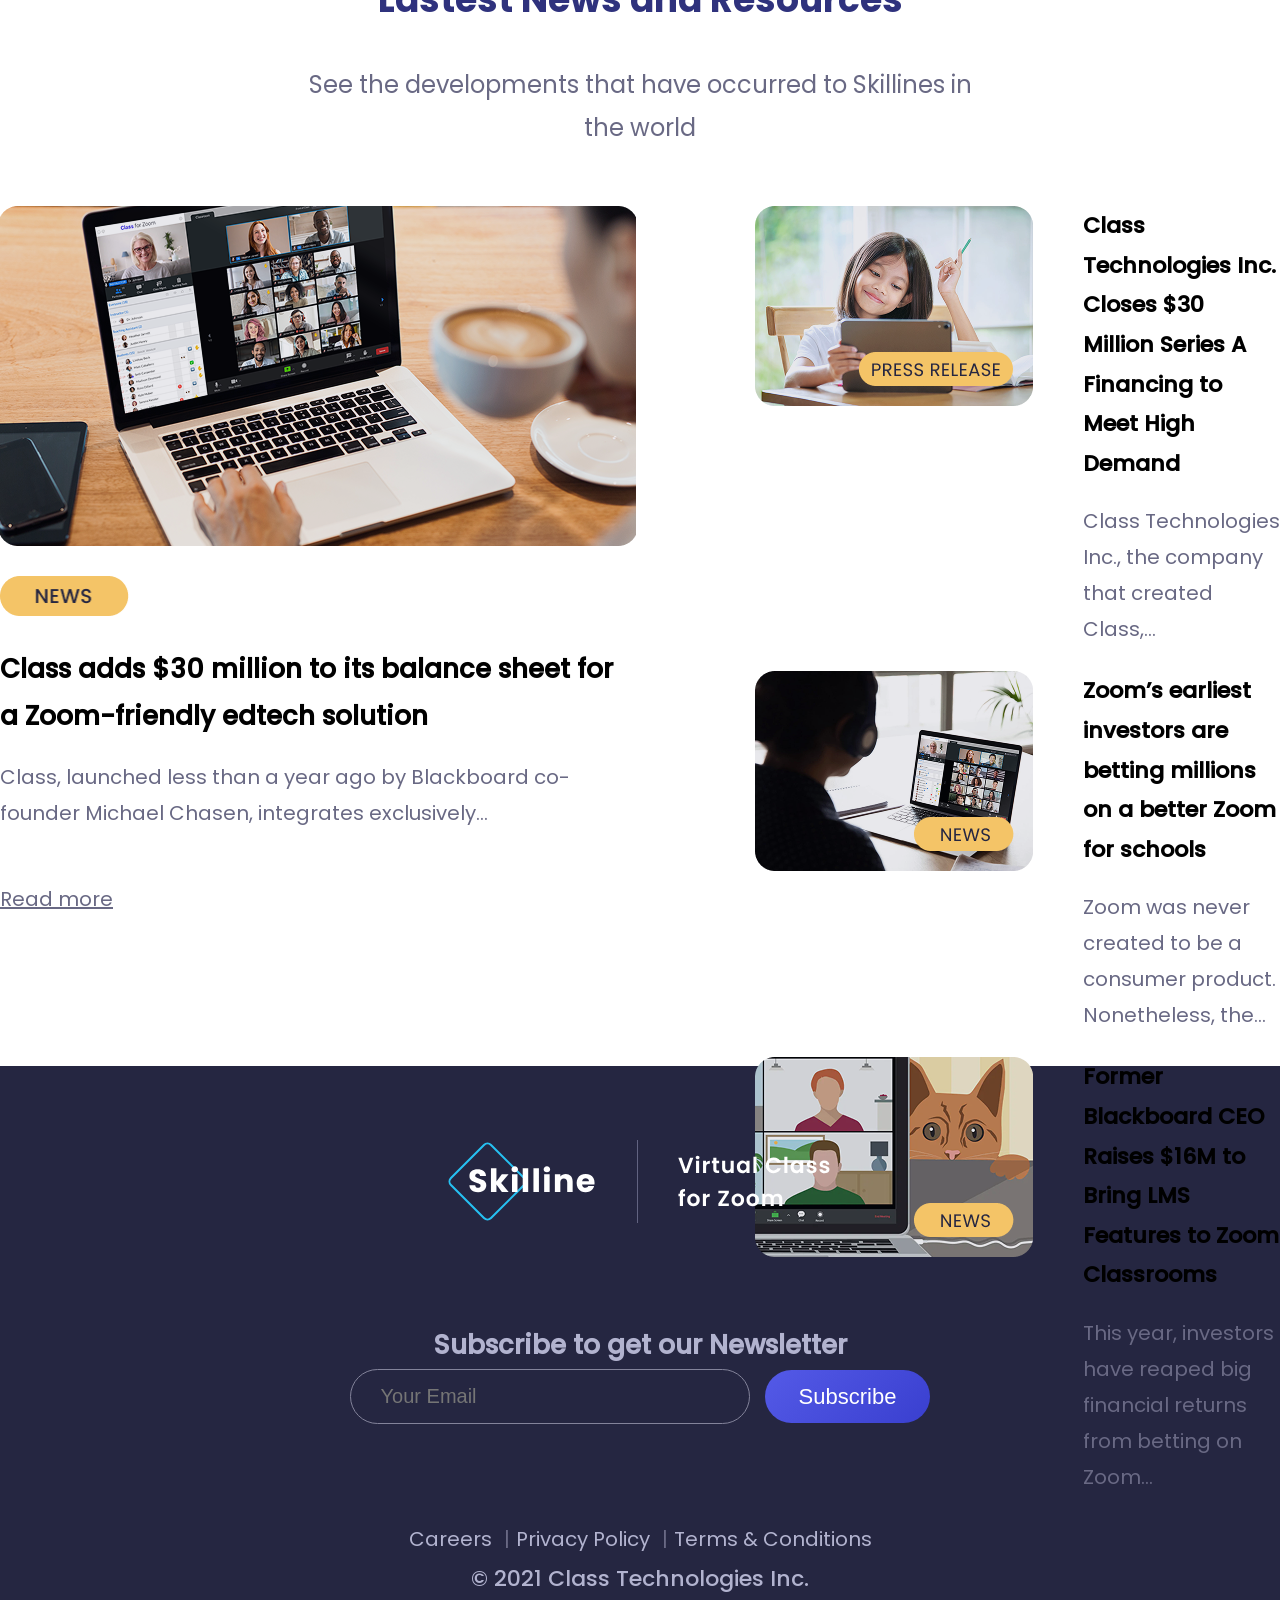
==== commit f65ce431: "задание 4,5 - переделаны, 7,8 - сделаны" ====
--- a/index.html
+++ b/index.html
@@ -8,44 +8,358 @@
     <link rel = "stylesheet" href = "styles/fonts.css">
 </head>
 <body>
-    <header  class="heder_conteiner">
-        <img src="images/skillineLOGO.svg" alt="Логотип" width="150" height="83">
-        <nav class = "menu-link">
-            <ul class = "nav_list">
-                <li><a href = "#"> Home </a></li>
-                <li><a href = "#"> Careers </a></li>
-                <li><a href = "#"> Blog </a></li>
-                <li><a href = "#"> About Us </a></li>
-            </ul>
-        </nav>
-        <button class = "button_white">Login</button>
-        <button class = "button_orange">Sign Up</button>
+    <header  class="header_container">
+        <div class="nav_container">
+            <img src="images/skillineLOGO.svg" alt="Логотип" width="150" height="83">
+            <nav class="menu-link">
+                <ul class = "nav_list">
+                    <li><a href = "#"> Home </a></li>
+                    <li><a href = "#"> Careers </a></li>
+                    <li><a href = "#"> Blog </a></li>
+                    <li><a href = "#"> About Us </a></li>
+                </ul>
+            </nav>
+            <div class="header_buttons">
+                <button class = "button_white">Login</button>
+                <button class = "button_orange">Sign Up</button>
+            </div>
+        </div>
+        <div class="banner_container">
+            <div class="banner_text_container">
+                <h2 class = "main-text">
+                    <span class="main-text_o">Studying </span>
+                    <span class = "main-text_b">Online is 
+                        now much easier </span>
+                </h2>
+                <p class = "hiro-text">Skilline is an 
+                    interesting platform that will teach 
+                    you in more an interactive way.</p>
+                <div class="banner__buttons">
+                    <button class = "button_orangeJoin"> Join for free</button>
+                    <button class="button_play">
+                        <img src="images/play-button.svg" alt="просмотр">
+                        Watch how it works
+                    </button>
+                </div>
+            </div>
+            <img class="banner__image" src="images/header-pic.png" 
+            alt="девочка с папками" width="911" height="892">
+        </div>
     </header>
 
     <main>
-        <section class="banner">
-                <div class="banner__content">
-                    <h1 class = "main-text">
-                        <span class="main-text_o">Studying </span>
-                        <span class = "main-text_b">Online is now much easier </span>
-                    </h1>
-                    <p class = "main-text_small">Skilline is an interesting platform that will teach you in more an interactive way.</p>
+        <section class="sponsors_container">
+            <div>
+                <h2 class="hiro-text30px main-text_g">Trusted by 5,000+ Companies Worldwide</h2>
+                <div class="sponsors_imgcontainer">
+                    <img  src="images/google.svg" alt="google">
+                    <img src="images/netflix.svg" alt="netflix">
+                    <img src="images/airbnb.svg" alt="airbnb">
+                    <img src="images/amazon.svg" alt="amazon">
+                    <img src="images/facebook.svg" alt="facebook">
+                    <img src="images/grab-logo.svg" alt="grab-logo">
+                </div>
+            </div>
+        </section>
+
+        <section class="facilities_container">
+            <div class="facilities_text">
+                <h2 class="tittle-text">
+                    <span class = "main-text_b">All-In-One</span>
+                    <span class="main-text_o">Cloud Software.</span>
+                </h2>
+                <p class="text-center">Skilline is one powerful online software
+                     suite that combines all the tools needed to run a 
+                     successful school or office.</p>
+            </div>
+            <div class="facilities_row">
+                <div class="facilities_cards">
+                    <img src="images/dok_blcircle.svg" alt="dok_blcircle" width="180" height="180">
+                    <h2 class="main-text_b hiro-text30px">Online Billing, Invoicing, & Contracts</h2>
+                    <p class="text-center">Simple and secure control of your 
+                        organization’s financial and legal transactions. 
+                        Send customized invoices and contracts</p>
                 
-                    <div class="banner__buttons">
-                        <button class = "button_orangeJoin"> Join for free</button>
-                        <button class="button_play">
-                            <img src="images/play-button.svg" alt="просмотр">
-                            Watch how it works
-                        </button>
-                    </div>
-                </div>
-
-                <div>
-                    <img class="banner__image" src="images/header-pic.png" alt="девочка с папками" width="911" height="892">
-                </div>
+                </div>
+                <div class="facilities_cards">
+                        <img src="images/cal_orange.svg" alt="call_people" width="180" height="180">
+                        <h2 class="main-text_b hiro-text30px">Easy Scheduling & Attendance Tracking</h2>
+                        <p class="text-center">Schedule and reserve classrooms 
+                            at one campus or multiple campuses. Keep detailed records of student 
+                            attendance</p>
+                    
+                </div> 
+                <div class="facilities_cards">
+                    <img src="images/people_blue.svg" alt="people_blue" width="180" height="180">
+                    <h2 class="main-text_b hiro-text30px">Customer Tracking</h2>
+                    <p class="text-center">Automate and track emails to individuals or 
+                        groups. Skilline’s built-in system helps organize 
+                        your organization </p>
+                </div>
+                    
+            </div>
+        </section>
+
+        <section class="skilline_container">
+            <div class="skilline_text">
+                <h2 class="tittle-text">
+                    <span class="main-text_b">What is </span>
+                    <span class=" main-text_o">Skilline?</span>
+                </h2>
+                <p class="text-center">Skilline is a platform that allows educators to create online classes whereby they can store the course materials online; manage assignments, quizzes and exams; monitor due dates; grade results and provide students with feedback all in one place.</p>
+            </div>
+            <div class="skilline-cards">
+                <div class="skilline-card">            
+                    <img src="images/for_instructors.png" alt="for_instructors">
+                    <div class="card-content">
+                        <h2 class="hiro-text30px main-text_white">FOR INSTRUCTORS</h2>
+                        <button class="button_ramka">Start a class today</button>
+                    </div>
+                </div>
+                <div class="skilline-card">
+                    <img src="images/for_students.png" alt="for_students">
+                    <div class="card-content">
+                        <h2 class="hiro-text30px main-text_white">FOR STUDENTS</h2>
+                        <button class="button_blue">Enter access code</button>
+                    </div>
+                </div>
+            </div>
+        </section>
+        <section class="classroom-conteiner">
+            <div class="classroom-text">
+                <h2 class="tittle-text_left">
+                    <span class="main-text_b">Everything you can do in a physical classroom, </span>
+                    <span class="main-text_o">you can do with Skilline</span>
+                </h2>
+                <p class="hiro-text" >Skilline’s school management software helps traditional and online schools manage scheduling, attendance, payments and virtual classrooms all in one secure cloud-based system.</p>
+                <a class="hiro-text" href="#">Learn more</a>
+            </div>
+            <img class="classroom-img" src="images/You_Can_Do_With_Skilline.png" alt="You can">
+        </section>
+
+        <section>
+            <div class="features_text">
+                <h2 class="tittle-text">
+                    <span class="main-text_b">Our </span>
+                    <span class="main-text_o">Features</span>
+                </h2>
+                <p class="text-center">This very extraordinary feature, can make learning activities more efficient</p>
+            </div>
+            <div class="features_card">
+                <img src="images/call_people.png" alt="call_people">
+                <div class="features_side_right">
+                    <h2 class="tittle-text" style="text-align: left;">
+                        <span class="main-text_b">A </span>
+                        <span class="main-text_o">user interface </span>
+                        <span class="main-text_b">designed for the classroom</span>
+                    </h2>
+                    <div class="features_list">
+                        <div class="features_list_items">
+                            <div class="features_icon">
+                                <img src="images/square.svg" alt="square" >
+                            </div>
+                             <p class="hiro-text">Teachers don’t get lost in the grid view and have a dedicated Podium space.</p>
+                        </div>
+                        <div class="features_list_items">
+                            <div class="features_icon">
+                                <img src="images/2square.svg" alt="square">
+                            </div>
+                            <p class="hiro-text">TA’s and presenters can be moved to the front of the class.</p>
+                        </div>
+                        <div class="features_list_items">
+                            <div class="features_icon">
+                                <img src="images/users.svg" alt="users">
+                            </div>
+                            <p class="hiro-text" >Teachers can easily see all students and class data at one time.</p>
+                        </div>
+                    </div>
+                </div>
+            </div>
+        </section>
+
+        <section>
+            <div class="classroom-conteiner">
+                <div class="classroom-text" style="padding-top: 189px">
+                    <h2 class="tittle-text" style="text-align: left">
+                        <span class="main-text_o">Tools </span>
+                        <span class="main-text_b">For Teachers And Learners</span>
+                    </h2>
+                    <p class="hiro-text" style="text-align: left;">Class has a dynamic set of teaching tools built to be deployed and used during class. Teachers can handout assignments in real-time for students to complete and submit.</p>
+                </div>
+                <img class="classroom-img" src="images/girl_wh_book.png" alt="girl_wh_book">
+            </div>
+        </section>
+
+        <section class = classroom-conteiner>
+            <img src="images/qwizz.png" alt="qwizz">
+            <div class="text-asssesments">
+                <h1 class="tittle-text " style="text-align: left">
+                    <span class="main-text_b">Assessments, </span>
+                    <span class="main-text_o">Quizzes</span>
+                    <span class="main-text_b">, Tests</span></h1>
+                <h2 class="hiro-text " style="text-align: left">Easily launch live assignments, quizzes, and tests. Student results are automatically entered in the online gradebook.</h2>
+            </div>
+        </section>
+
+        <section class="classroom-conteiner">
+            <div class="text-align: left">
+                <h2 class="tittle-text" style="padding-top: 152px; text-align: left">
+                    <span class="main-text_o">Class Management </span>
+                    <span class="main-text_b">Tools for Educators</span>
+                </h2>
+                <h2 class="hiro-text" style="text-align: left;">Class provides tools to help run and manage the class such as Class Roster, Attendance, and more. With the Gradebook, teachers can review and grade tests and quizzes in real-time.</h2>
+            </div>
+            <img src="images/raiting.png" alt="raiting" style="max-width: 861px; width: 100%;">
+        </section>
+
+        <section class="classroom-conteiner">
+            <img src="images/1-on-1.png" alt="1-on-1">
+            <div class="classroom-text">
+                <h2 class="tittle-text" style="padding-top: 116px; text-align: left;">
+                    <span class="main-text_b">One-on-One </span>
+                    <span class="main-text_o">Discussions</span>
+                </h2 >
+                <h2 class="hiro-text " style = "text-align: left;">Teachers and teacher assistants can talk with students privately without leaving the Zoom environment.</h2>
+            </div>
+        </section>
+
+
+        <section class="integrations-conteiner">
+            <img src="images/oneDrive_box_gDrive_T.svg" alt="OneDrive_googledrive">
+            <div>
+                <h2 class="hiro-text">INTEGRATIONS</h2>
+                <h2 class="tittle-text_left">
+                    <span class="main-text_b">200+ educational tools and platform </span>
+                    <span class="main-text_o">integrations</span>
+                </h2>
+                <p class="hiro-text">Schoology has every tool your classroom needs and comes pre-integrated with more than 200+ tools, student information systems (SIS), and education platforms.</p>
+                <button class="button_ramka">See All Integrations</button>
+            </div>  
+        </section>
+
+        <section class="testimonial_container">
+            <div class="testimonial_article">
+                <div class="">
+                    <h2 class="hiro-text">TESTIMONIAL</h2>
+                    <h3 class="main-text main-text_b">What They Say?</h3>
+                    <p class="hiro-text">Skilline has got more than 100k positive ratings from our users around the world.</p>
+                    <p class="hiro-text">Some of the students and teachers were greatly helped by the Skilline.</p>
+                    <p class="hiro-text">Are you too? Please give your assessment</p>
+                    <button class="button_ramka">Write your assessment</button>
+                </div>
+                <div class="testimonial_card">
+                    <img src="images/what_they_say.png" alt="Gloria Rose">
+                    
+                    <div class="quote_block">
+                        <p class="review_text">"Thank you so much for your help. It's exactly what I've been looking for. You won't regret it. It really saves me time and effort. Skilline is exactly what our business has been lacking."</p>
+                        <div class="wer">
+                            <h4 class="review_name_text">Gloria Rose</h4>
+                            <div class="review_autor_text">
+                                <img src="images/5stars.svg" alt="stars">
+                                <p class="review_comment_text">12 reviews at Yelp</p>
+                            </div>
+                        </div>
+                    </div>
+                </div>
+            </div>
+        </section>
+
+        <section class="news_section">
+            <div class="news_tittle">
+                <h2 class="tittle_text_36px main-text_b">Lastest News and Resources</h2>
+                <p class="text-center">See the developments that have occurred to Skillines in the world</p>
+            </div>
+            <div class="news_container">
+                <div class="news_main">
+                    <img class="news_img1" src="images/news.png" alt="news">
+                    <img src="images/yellownews.png" alt="news" width="129" height="40">
+                    <div>
+                        <h3 class="tittle_text26px">Class adds $30 million to its balance sheet for a Zoom-friendly edtech solution</h3>
+                        <p class="main_text20px">Class, launched less than a year ago by Blackboard co-founder Michael Chasen, integrates exclusively...</p>
+                    </div>
+                    <a class="news_tag main_text20px" href = "#">Read more</a>
+                </div>
+                <div class="news_sidebar">
+                    <div class="news_card">
+                        <img class="news_img2" src="images/ipadkid.png" alt="ipadkid">
+                        <div>
+                            <h4 class="tittle_text22px">Class Technologies Inc. Closes $30 Million Series A Financing to Meet High Demand</h4>
+                            <p class="main_text20px">Class Technologies Inc., the company that created Class,...</p>
+                        </div>
+                    </div>
+                    <div class="news_card">
+                        <img class="news_img2" src="images/notebookmen.png" alt="notebookmen">
+                        <div>
+                            <h4 class="tittle_text22px">Zoom’s earliest investors are betting millions on a better Zoom for schools</h4>
+                            <p class="main_text20px">Zoom was never created to be a consumer product. Nonetheless, the...</p>
+                        </div>
+                    </div>
+                    <div class="news_card">
+                        <img class="news_img2" src="images/cat.png" alt="cat">
+                        <div>
+                            <h4 class="tittle_text22px">Former Blackboard CEO Raises $16M to Bring LMS Features to Zoom Classrooms</h4>
+                            <p class="main_text20px">This year, investors have reaped big financial returns from betting on Zoom...</p>
+                        </div>
+                    </div>
+                </div>
+                
+                
+            </div>
         </section>
     </main>
+
+<footer class="footer">
+    <div class="footer-container">
+        <div>
+            <img src="images/skiline_logo.svg" alt="skiline_logo">
+        </div>
+        <form action="#" class="form_email">
+            <h3 class="tittle_text26px main-text_w">Subscribe to get our Newsletter</h3>
+            <div class="form-row">
+                <input type="email" name="email" placeholder="Your Email" class="email_input" required>
+                <button class="button-subscribe">Subscribe</button>
+            </div>
+        </form>
+
+        <div>
+            <div class="footer-link">
+                <div class="tittle_text22px">
+                    <a href="#">Careers</a>
+                    <a href="#">Privacy Policy</a>
+                    <a href="#">Terms & Conditions</a>
+                </div>
+            </div>
+            <span class="tittle_text22px main-text_w">© 2021 Class Technologies Inc. </span>
+        </div> 
+    </div>
+
+        
+</footer>
+<div id="loginModal" class="modal">
+    <div class="modal-content">
+        <span class="close-btn" data-modal="loginModal">&times;</span>
+        <h2 class="modal-title">Login to an existing account</h2>
+        <form id="loginForm">
+            <input type="email" class="modal-input" placeholder="Email" required>
+            <input type="password" class="modal-input" placeholder="Password" required>
+            <button type="submit" class="modal-submit-btn">Login</button>
+        </form>
+    </div>
+</div>
+
+<div id="registerModal" class="modal">
+    <div class="modal-content">
+        <span class="close-btn" data-modal="registerModal">&times;</span>
+        <h2 class="modal-title">Sign Up</h2>
+        <form id="registerForm">
+            <input type="text" class="modal-input" placeholder="First Name" required>
+            <input type="text" class="modal-input" placeholder="Last Name" required>
+            <input type="email" class="modal-input" placeholder="Email" required>
+            <input type="password" class="modal-input" placeholder="Password" required>
+            <button type="submit" class="modal-submit-btn">Сreate an account</button>
+        </form>
+    </div>
+</div>
+<script src="scripts/script.js"></script>
 </body>
-</html> 
-           
-        +</html> 
--- a/styles/styles.css
+++ b/styles/styles.css
@@ -1,11 +1,71 @@
+*{
+    box-sizing: border-box;
+}
+
+body {
+    margin: 0;
+}
+
+ul{
+    list-style-type: none;
+}
+
+
+.header_container {
+    display: flex;
+    flex-direction: column;
+    width: 100%;
+    min-height: 100vh;
+    background-image: url("../images/banner-mask.svg");
+    background-repeat: no-repeat;
+    background-size: cover, cover;
+    background-position: center bottom, right bottom;
+    margin: 0;
+}
+
+.nav_container{
+    margin: 60px auto;
+    display: flex;
+    justify-content: space-between;
+    max-width: 1694px;
+    width: 100%;
+    min-height: 83px;
+    align-items: center;
+}
+
+.nav_list{
+    list-style: none;
+    display: flex;
+    gap: 80px;
+    padding: 0;
+}
+
+.nav_list a{
+    text-decoration: none;
+    color: #252641;
+}
+
+.nav_list a:hover{
+    text-decoration: underline;
+    color: #2F327D;
+}
+
+.header_buttons {
+    display: flex;
+    gap: 34px;
+}
+
 .menu-link{
+    display: flex;
+    justify-content: space-between;
     font-family: "Poppins", Arial, sans-serif;
     font-size: 22px;
     line-height: 33px;
     color: #252641;
-    display: flex;
-    margin: 0px auto;
-}
+    margin-left: auto;
+    margin-right: 80px;
+}
+
 .button_white{
     background-color: #FFFFFF;
 
@@ -18,6 +78,10 @@
     color: #6C6C6C;
     cursor: pointer;
 }
+.button_white:hover {
+    filter: brightness(0.85); 
+}
+
 .button_orange{
     background-color: #F48C06;
 
@@ -30,6 +94,84 @@
     color: #FFFFFF;
     cursor: pointer;
 }
+.button_orange:hover {
+    filter: brightness(0.85); 
+}
+
+.banner_container{
+    max-width: 1694px;
+    width: 100%;
+    margin-top: 107px;
+    margin: 0 auto;
+    overflow-y: auto;
+    background-color: #FFF2E1;
+    mask-image:url("../images/banner-mask.svg");
+    mask-position: center bottom;
+    mask-repeat: no-repeat; 
+    display: flex;
+    align-items: center;
+    justify-content: space-between;
+    gap: 127px;
+}
+
+.banner__image{
+    max-width: 100%;
+    height: auto;
+    flex-shrink: 0;
+    object-fit: cover;
+}
+
+.banner_text_container {
+    align-items: center;
+}
+
+.main-text{
+    margin: 0;
+    font-family: "Poppins_Bold", Arial, sans-serif;
+    font-size: 54px;
+    line-height: 81px;
+}
+
+.main-text_o{
+    color: #F48C06;
+}
+
+.main-text_b{
+    color: #2F327D;
+}
+
+.main-text_darkb{
+    color: #252641;
+}
+
+.main-text_w{
+    color:#B2B3CF;
+}
+.main-text_g{
+    color: #696984;
+}
+.main-text_white{
+    color: #FFFFFF;
+}
+
+.hiro-text{
+    font-family: "Poppins", Arial, sans-serif;
+    font-size: 24px;
+    line-height: 160%;
+    color: #696984;
+    font-weight: 400;
+    text-align: left;
+    margin-top: 34px;
+    margin-bottom: 52px;
+    
+}
+.banner__buttons {
+    display: flex;
+    gap: 81px;
+    align-items: center;
+    margin-top: 20px;
+}
+
 .button_orangeJoin{
     background-color: #F48C06;
 
@@ -40,24 +182,10 @@
     font-size: 24px;
     font-weight: 600;
     color: #FFFFFF;
-    cursor: pointer;
-}
-.main-text_o{
-    color: #F48C06;
-}
-.main-text_b{
-    color: #2F327D;
-}
-.main-text{
-    font-family: "Poppins", Arial, sans-serif;
-    font-size: 54px;
-    line-height: 81px;
-}
-.main-text_small{
-    font-family: "Poppins", Arial, sans-serif;
-    font-size: 24px;
-    line-height: 33px;
-    color: #464646;
+}    
+.button_orangeJoin:hover {
+    filter: brightness(0.85);
+    
 }
 .button_play{
     background: none;
@@ -71,7 +199,12 @@
     font-size: 24px;
     font-weight: 400;
     color: #252641;
-    gap: 8px;
+    gap: 25px;
+}
+.button_play:hover {
+    filter: brightness(0.85); 
+    text-decoration: underline;
+    color: #2F327D;
 }
 .button_play img{
     width: 80px;
@@ -79,51 +212,568 @@
     display: block;
 }
 
-.nav_list{
+.sponsors_container{
+    margin: 100px auto 160px auto;
+    width: 100%;
+    display: flex;
+    align-items: center;
+    justify-content: center;
+    height: 145px;
+    
+}
+.hiro-text30px{
+    font-family: "Poppins_Medium", Arial, sans-serif;
+    font-size: 30px;
+    line-height: 160%;
+    text-align: center;
+    margin-bottom: 30px;
+}
+.sponsors_imgcontainer{
+    display: flex;
+    gap: 75px;
+    align-items: center;
+    justify-content: space-between;
+    height: 145px;
+    width: 100%;
+}
+
+.facilities_container{
+    margin: 0 auto 160px auto;
+    align-items: center;
+    height: 761px;
+    text-align: center ;
+    max-width: 1547px;
+    width: 100%;
+}
+.facilities_text{
+    max-width: 880px;
+    width: 100%;
+    margin: 0 auto;
+}
+.text-center{
+    font-family: "Poppins", Arial, sans-serif;
+    font-size: 24px;
+    line-height: 180%;
+    color: #696984;
+    font-weight: 400;
+    text-align: center;
+}
+.tittle-text{
+    font-family: "Poppins", Arial, sans-serif;
+    font-size: 36px;
+    line-height: 180%;
+    font-weight: 700;
+    text-align: center;
+}
+.facilities_cards {
+    flex: 1;
+    text-align: center;
+    background-color: #FFFFFF;
+    border-radius: 20px;
+    padding: 122px 55px 50px 56px; 
+    box-shadow: 0 15px 40px rgba(0, 4, 4, 0.05);
+    position: relative;
+    margin-top: 50px; 
+}
+
+.facilities_cards img {
+    position: absolute;
+    top: -50px;    
+    left: 50%;
+    transform: translateX(-50%);
+}
+.facilities_row{
+    width: 100%;
+    display: flex;
+    justify-content: center;
+    gap: 63px;
+    border-radius: 20px;
+}
+
+.button_ramka{
+    background: transparent;
+
+    padding: 24px 47px;
+    border: 1px solid #FFFFFF;
+    border-radius: 80px;
+    line-height: 180%;
+
+    font-size: 22px;
+    font-weight: 500;
+    color: #FFFFFF;
+    cursor: pointer;
+}
+.button_ramka:hover{
+    transform: scale(1.1);
+}
+.button_blue{
+    background-color: #23BDEE;
+
+    padding: 24px 47px;
+    border: 0;
+    border-radius: 80px;
+
+    font-size: 22px;
+    font-weight: 500;
+    color: #FFFFFF;
+    cursor: pointer;
+}
+.button_blue:hover{
+    transform: scale(1.1);
+}
+.skilline_container{
+    margin: 0 auto 160px auto;
+    align-items: center;
+    height: 708px;
+    text-align: center ;
+    max-width: 1547px;
+    width: 100%;
+}
+.skilline_text{
+    max-width: 1310px;
+    width: 100%;
+    margin: 0 auto;
+}
+.skilline-cards{
+    display: flex;
+    justify-content: center;
+    flex-wrap: wrap;
+    margin-top: 80px;
+    gap: 119px;
+    position: relative;
+}
+.skilline-card{
+    position: relative;
+}
+.card-content{
+    position: absolute;
+    text-align: center;
+    bottom: 0;
+    left: 0;
+    right: 0;
+    padding:  132px 154px 123px;
+    z-index: 2;
+}
+
+.classroom-conteiner{
+    display: grid; 
+    grid-template-columns: 730px 1fr;
+    gap: 67px;
+    margin: 160px auto;
+    max-width: 1547px;
+    width: 100%;
+}
+.classroom-text{
+    max-width: 548px;
+    width: 100%;
+    margin: 0 auto;;
+}
+.tittle-text_left{
+    font-family: "Poppins", Arial, sans-serif;
+    font-size: 36px;
+    line-height: 180%;
+    text-align: left;
+}
+.features_text{
+    max-width: 857px;
+    width: 100%;
+    margin: 0 auto 57px;
+}
+.features_card{
+    max-width: 1547px;
+    width: 100%;
+    display: grid;
+    grid-template-columns: 1fr 1fr;
+    gap: 140px;
+    margin: 0 auto;
+    align-items: center;
+}
+.features_side_left{
+    width: 100%;
+    height: auto;
+}
+.features_side_right{
+    max-width: 523px;
+    width: 100%;
+}
+.features_list{
     list-style: none;
-    display: flex;
-    gap: 80px;
+    padding: 0;
+    margin: 0;
+    display: flex;
+    flex-direction: column;
+    gap: 5px;
+    width: 100%;
+}
+.features_list_items{
+    display: flex;
+    align-items: center;
+    gap: 40px;
+    max-width: 525px;
+    width: 100%;
+    margin: 0 auto;
+}
+.features_icon{
+    width: 57px;
+    height: 60px;
+    min-width: 50px;
+    background-color: #ffffff;
+    border-radius: 50%;
+    display: flex;
+    align-items: center;
+    justify-content: center;
+    box-shadow: 0px 15px 44px 0px rgba(13, 15, 28, 0.12);
+}
+
+
+.integrations-conteiner{
+    display: grid; 
+    grid-template-columns: 1fr 1fr;
+    gap: 308px;
+    margin: 160px auto;
+    max-width: 1547px;
+    width: 100%;
+
+    align-items: center;
+    height: 459px;
+    max-width: 1547px;
+    width: 100%;
+}
+.integrations-text{
+    max-width: 730px;
+    width: 100%;
+    margin: 0;
+}
+
+
+
+.testimonial_container{
+    margin: 160px auto;
+    display: grid;
+    grid-template-columns: 1fr 1fr;
+    gap: 160px;
+    max-width: 1547px;
+    width: 100%;
+
+    align-items: center;
+}
+.testimonial_article{
+    width: 100%;
+}
+.testimonial_card{
+    max-width: 762px;
+    width: 100%;
+    position: relative;
+}
+.quote_block {
+    position: absolute;
+    bottom: -121px;
+    left: 70px;
+    right: -192px;
+    background: #FFFFFF;
+    border-radius: 20px;
+    padding: 28px 32px;
+    box-shadow: 0 25px 50px -12px rgba(0, 0, 0, 0.25);
+    max-width: 693px;
+}
+.review_text{
+    font-family: "Poppins", Arial, sans-serif;
+    font-size: 22px;
+    line-height: 180%;
+    text-align: left;
+}
+.review_name_text{
+    font-family: "Poppins_Medium", Arial, sans-serif;
+    font-size: 24px;
+    line-height: 180%;
+    text-align: left;
+    margin: 43px auto 0 auto;
+}
+.review_comment_text{
+    font-family: "Poppins", Arial, sans-serif;
+    font-size: 18px;
+    line-height: 180%;
+    text-align: right;
+}
+.review_autor_text{
+    display: flex;
+    flex-direction: column;
+    justify-content: space-between; 
+    margin: 0 42px auto auto;
+    gap: 12px;
+    max-width: 160px;
+    width: 100%;
+}
+.wer{
+    display: flex;
+    justify-content: space-between;
+    align-items: center;
+}
+
+.news_section{
+    margin: 160px auto;  
+    max-width: 1547px;
+    width: 100%;
+}
+.news_tittle{
+    text-align: center;
+    max-width: 700px;
+    width: 100%;
+    margin: 0 auto;
+}
+.news_container {
+    display: flex;
+    gap: 119px;
+    max-width: 1546px;
+    width: 100%;
+    height: 700px;
+    margin: 57px auto 160px auto;
+    text-align: left;
+    align-items: center;
+}
+.news_main {
+    display: flex;
+    justify-content: left;
+    flex-direction: column;
+    max-width: 636px;
+    width: 100%;
+    height: 700px;
+    gap: 30px; 
+
+}
+.news_sidebar {
+    flex: 1;
+    display: flex;
+    flex-direction: column;
+    gap: 24px;
+    margin: 0 auto;
+    height: 700px;
+}
+.news_img1{
+    width: 636px;
+    height: 340px;
+    flex-shrink: 0;
+    object-fit: cover;
+}
+.news_img2{
+    width: 278px;
+    height: 200px;
+    flex-shrink: 0;
+    object-fit: cover;
+}
+.news_card {
+    display: flex;
+    gap: 50px;
+    max-width: 792px;
+    width: 100%;
     
 }
-.nav_list a{
+.news_tag:hover{
+    list-style: none;
+    text-decoration: underline;
+    color: #F48C06;
+}
+.tittle_text_36px{
+    font-family: "Poppins_Bold", Arial, sans-serif;
+    font-size: 36px;
+    line-height: 180%;
+    text-align: center;
+
+}
+.tittle_text26px{
+    font-family: "Poppins_Medium", Arial, sans-serif;
+    font-size: 26px;
+    line-height: 180%;
+    margin: 0 auto;
+}
+.tittle_text22px{
+    font-family: "Poppins_Medium", Arial, sans-serif;
+    font-size: 22px;
+    line-height: 180%;
+    text-align: left;
+    margin: 0 auto;
+}
+.main_text20px{
+    font-family: "Poppins", Arial, sans-serif;
+    font-size: 20px;
+    line-height: 180%;
+    color: #696984;
+    text-align: left;
+    margin-top: 20px;
+    margin-bottom: 0;
+
+}
+  
+.button-subscribe{
+    background-image: linear-gradient(135deg, #545AE7, #393FCF) ;
+    padding: 14px 34px 13px 34px;
+    border: 0;
+    border-radius: 60px;
+    font-size: 22px;
+    font-weight: 500;
+    color: #FFFFFF;
+    cursor: pointer;
+}
+.button-subscribe:hover {
+    filter: brightness(0.85); 
+}
+.email_input{
+    background: transparent;
+
+    padding: auto;
+    border: 1px solid #83839A;
+    max-width: 400px;
+    width: 100%;
+    padding: 15px 30px;
+
+
+    border-radius: 80px;
+
+    font-size: 20px;
+    font-weight: 400;
+    color: #83839A;
+    cursor: pointer;
+    justify-content: left;
+}
+.footer{
+    background-color: #252641;
+    width: 100%;
+    padding-top: 74px;
+    padding-bottom: 40px;
+   
+}
+.footer-container{
+    align-items: center;
+    text-align: center;
+    gap: 95px;
+    flex-direction: column;
+    max-width: 1400px;
+    margin: 0 auto;
+    display: flex;
+}
+.form-row{
+    display: flex;
+    gap: 15px;
+    align-items: center;
+    flex-wrap: wrap;
+    justify-content: center;
+}
+.footer-link{
+    display: flex;
+    gap: 12px;
+    align-items: center;
+    flex-wrap: wrap;
+    justify-content: center;
+}
+.footer-link a{
+    color: #B2B3CF;
+    font-size: 20px;
+    line-height: 180%;
+    font-weight: 400;
     text-decoration: none;
+    font-family: "Poppins", Arial, sans-serif;
+}
+.footer-link a:not(:last-child)::after {
+    content: "|";
+    margin-left: 12px;
+    color: #696984;
+}
+
+.form_email{
+    text-align: center;
+    max-width: 600px;
+    width: 100%;
+    margin: 0 auto;
+}
+
+html {
+    font-size: 16px;
+}
+
+.modal {
+    display: none;
+    position: fixed;
+    z-index: 1000;
+    left: 0;
+    top: 0;
+    width: 100%;
+    height: 100%;
+    background-color: rgba(0, 0, 0, 0.5);
+    animation: fadeIn 0.3s ease;
+}
+@keyframes fadeIn {
+    from { opacity: 0; }
+    to { opacity: 1; }
+}
+.modal-content {
+    background-color: #FFFFFF;
+    margin: 10% auto;
+    padding: 40px 30px 35px 30px;
+    width: 90%;
+    max-width: 450px;
+    border-radius: 30px;
+    position: relative;
+    box-shadow: 0 10px 40px rgba(0, 0, 0, 0.2);
+    animation: slideIn 0.3s ease;
+}
+@keyframes slideIn {
+    from {
+        transform: translateY(-50px);
+        opacity: 0;
+    }
+    to {
+        transform: translateY(0);
+        opacity: 1;
+    }
+}
+.close-btn {
+    position: absolute;
+    top: 20px;
+    right: 25px;
+    font-size: 32px;
+    font-weight: bold;
+    color: #6C6C6C;
+    cursor: pointer;
+    transition: color 0.2s;
+}
+.close-btn:hover {
+    color: #F48C06;
+}
+.modal-title {
+    font-family: "Poppins_Bold", Arial, sans-serif;
+    font-size: 34px;
+    text-align: center;
+    margin-bottom: 30px;
     color: #252641;
 }
-.nav_list a:hover{
-    text-decoration: underline;
-    color: #2F327D;
-}
-.heder_conteiner{
-    margin: 0 auto;
-    display: flex;
-    width: 1694px;
-    height: 83px;
-    align-items: center;
-}
-.banner{
-    padding: 0 140px 0 125px;
-    max-height: 1118px;
-    overflow-y: scroll;
-    background-color: #FFF2E1;
-   /* mask-image: url("../images/banner-mask.svg");
-    mask-position: center bottom;
-    mask-repeat: no-repeat; */
-
-    display: flex;
-    align-items: center;
-    justify-content: space-between;
-    gap: 50px;
-}
-.banner__content {
-    flex: 1;
-}
-.banner__buttons {
-    display: flex;
-    gap: 30px;
-    align-items: center;
-    margin-top: 20px;
-}
-.banner__image{
-        width: 911px;
-        height: 911px;
+.modal-input {
+    width: 100%;
+    padding: 14px 18px;
+    margin-bottom: 18px;
+    border: 1px solid #E0E0E0;
+    border-radius: 50px;
+    font-size: 16px;
+    box-sizing: border-box;
+    transition: border-color 0.2s;
+}
+.modal-input:focus {
+    outline: none;
+    border-color: #F48C06;
+    box-shadow: 0 0 0 3px rgba(244, 140, 6, 0.1);
+}
+.modal-submit-btn {
+    width: 100%;
+    background-color: #F48C06;
+    padding: 14px;
+    border: none;
+    border-radius: 50px;
+    font-size: 18px;
+    font-weight: 600;
+    color: #FFFFFF;
+    cursor: pointer;
+    margin-top: 10px;
+    transition: filter 0.2s;
+}
+.modal-submit-btn:hover {
+    filter: brightness(0.9);
 }
--- a/styles/fonts.css
+++ b/styles/fonts.css
@@ -1,28 +1,21 @@
 @font-face{
-    font-family: "Poppings";
-   src:url(../fonts/Poppins/Poppins-Regular.ttf);
-   font-weight: 400;
-   font-style: normal;
-   font-display: swap;
+    font-family: "Poppins";
+    src:url(../fonts/Poppins/Poppins-Regular.ttf);
+    font-weight: 400;
+    font-style: normal;
+    font-display: swap;
 }
 @font-face{
-    font-family: "Poppings";
-   src:url(../fonts/Poppins/Poppins-Bold.ttf);
-   font-weight: 700;
-   font-style: normal;
-   font-display: swap;
-}
+    font-family: "Poppins_Bold";
+    src:url(../fonts/Poppins/Poppins-Bold.ttf);
+    font-weight: 700;
+    font-style: normal;
+    font-display: swap;
+    }
 @font-face{
-    font-family: "Poppings";
-   src:url(../fonts/Poppins/Poppins-Medium.ttf);
-   font-weight: 500;
-   font-style: normal;
-   font-display: swap;
-}
-@font-face{
-    font-family: "Nanito_Sans";
-   src:url(../fonts/Nunito_Sans/NunitoSans-Italic-VariableFont_YTLC\,opsz\,wdth\,wght.ttf);
-   font-weight: 400;
-   font-style: italic;
-   font-display: swap;
+    font-family: "Poppins_Medium";
+    src:url(../fonts/Poppins/Poppins-Medium.ttf);
+    font-weight: 500;
+    font-style: normal;
+    font-display: swap;
 }
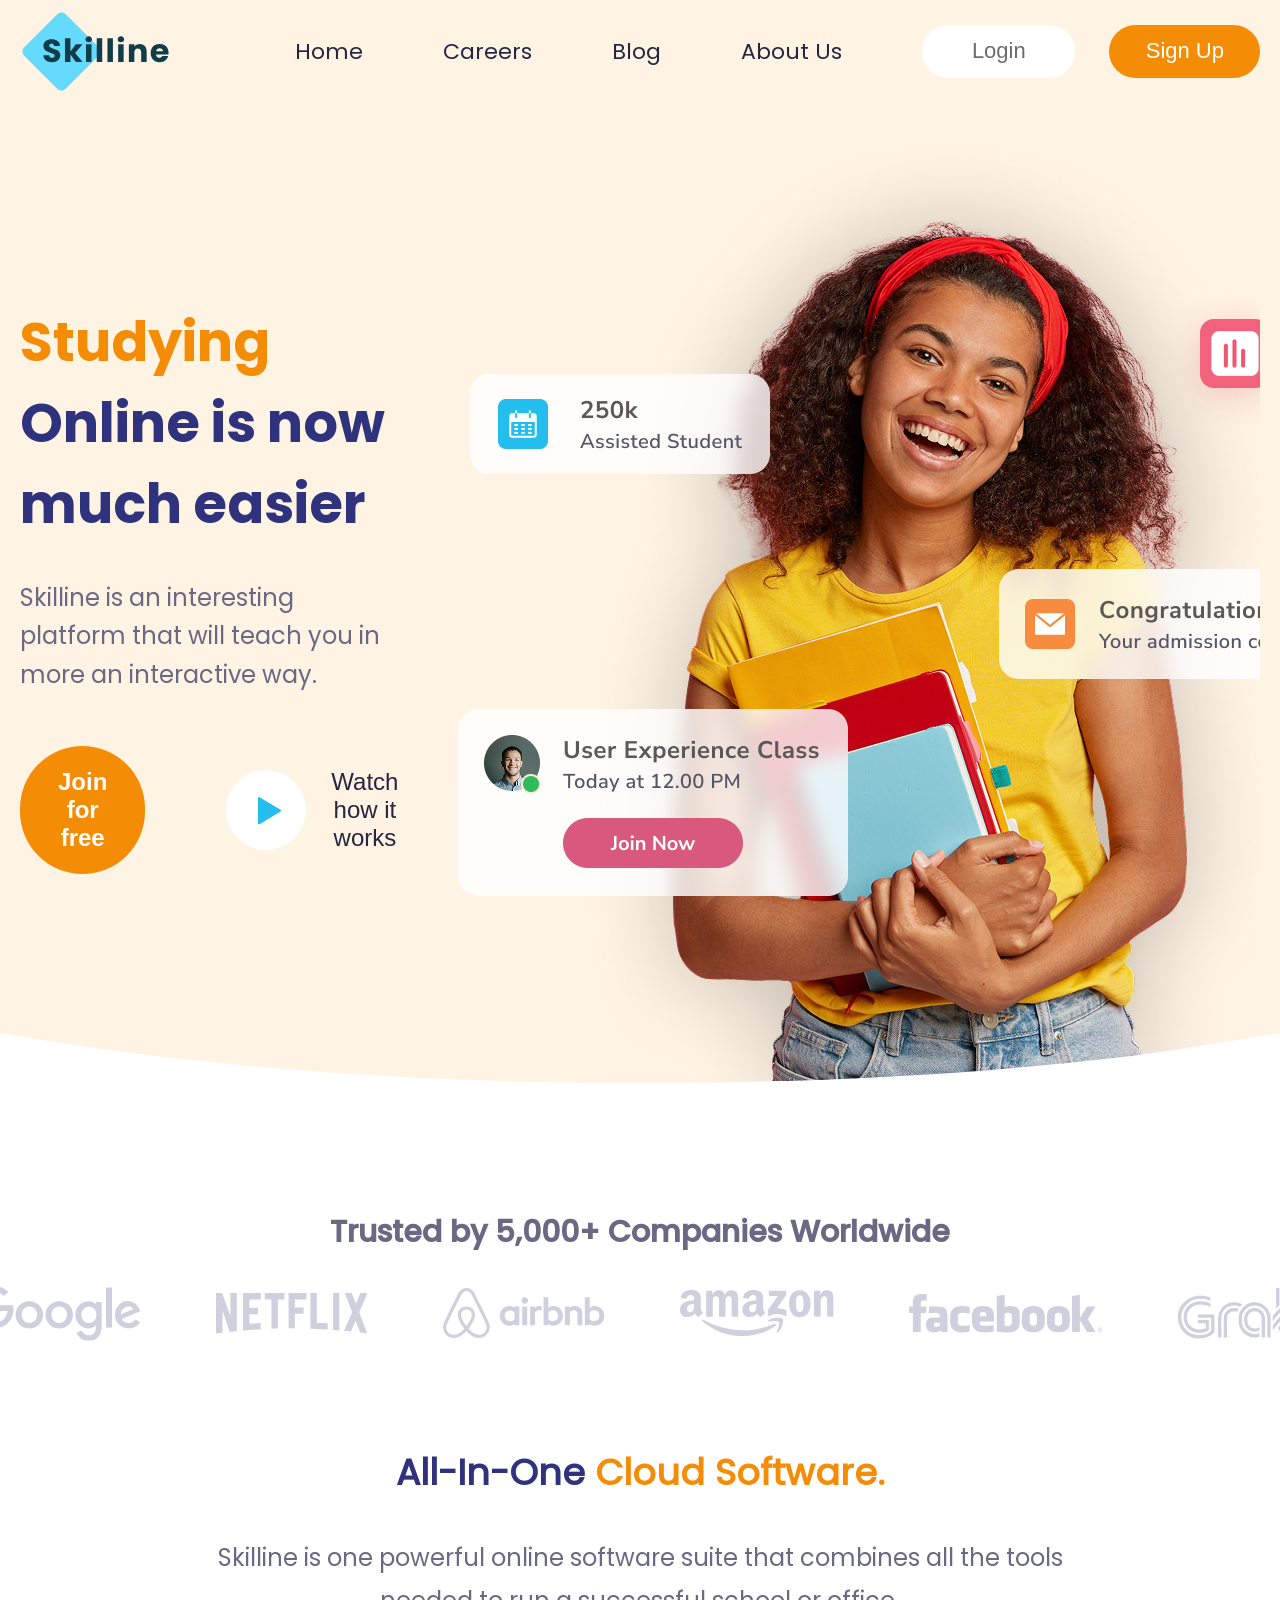
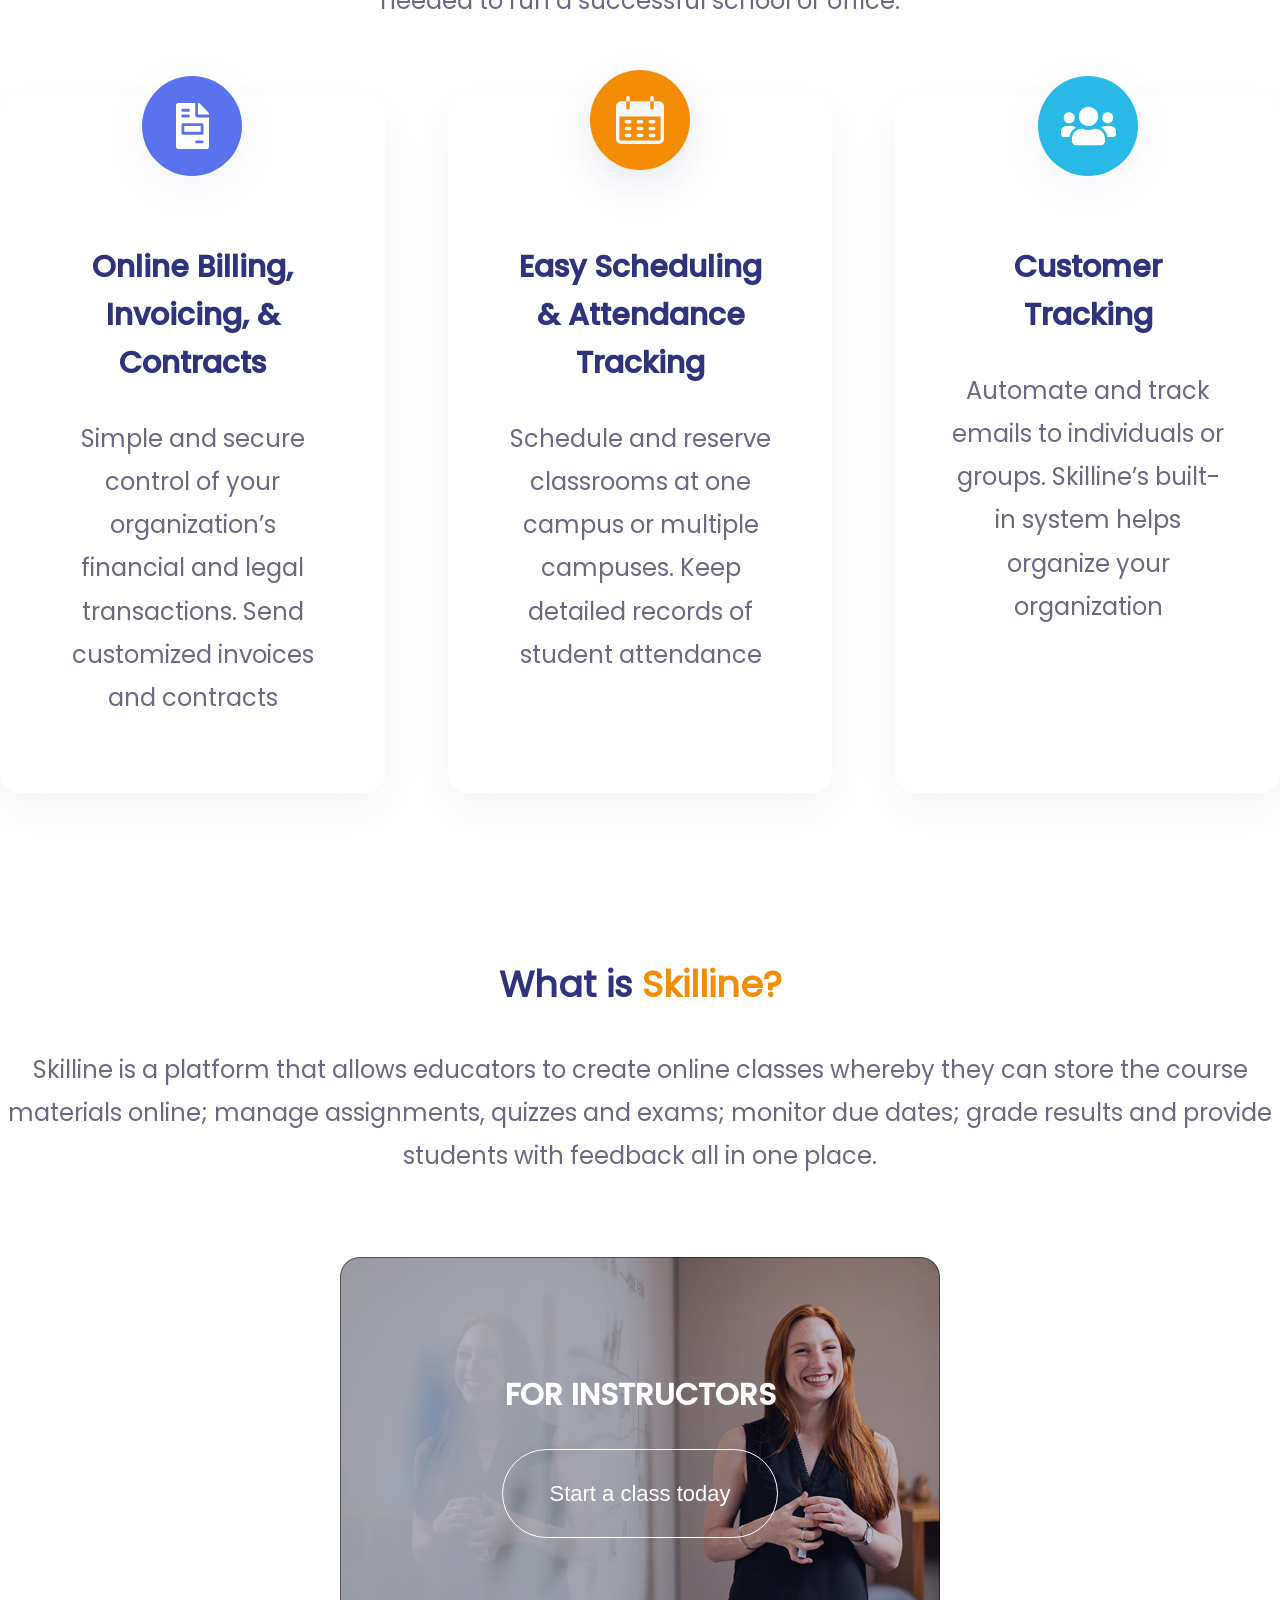
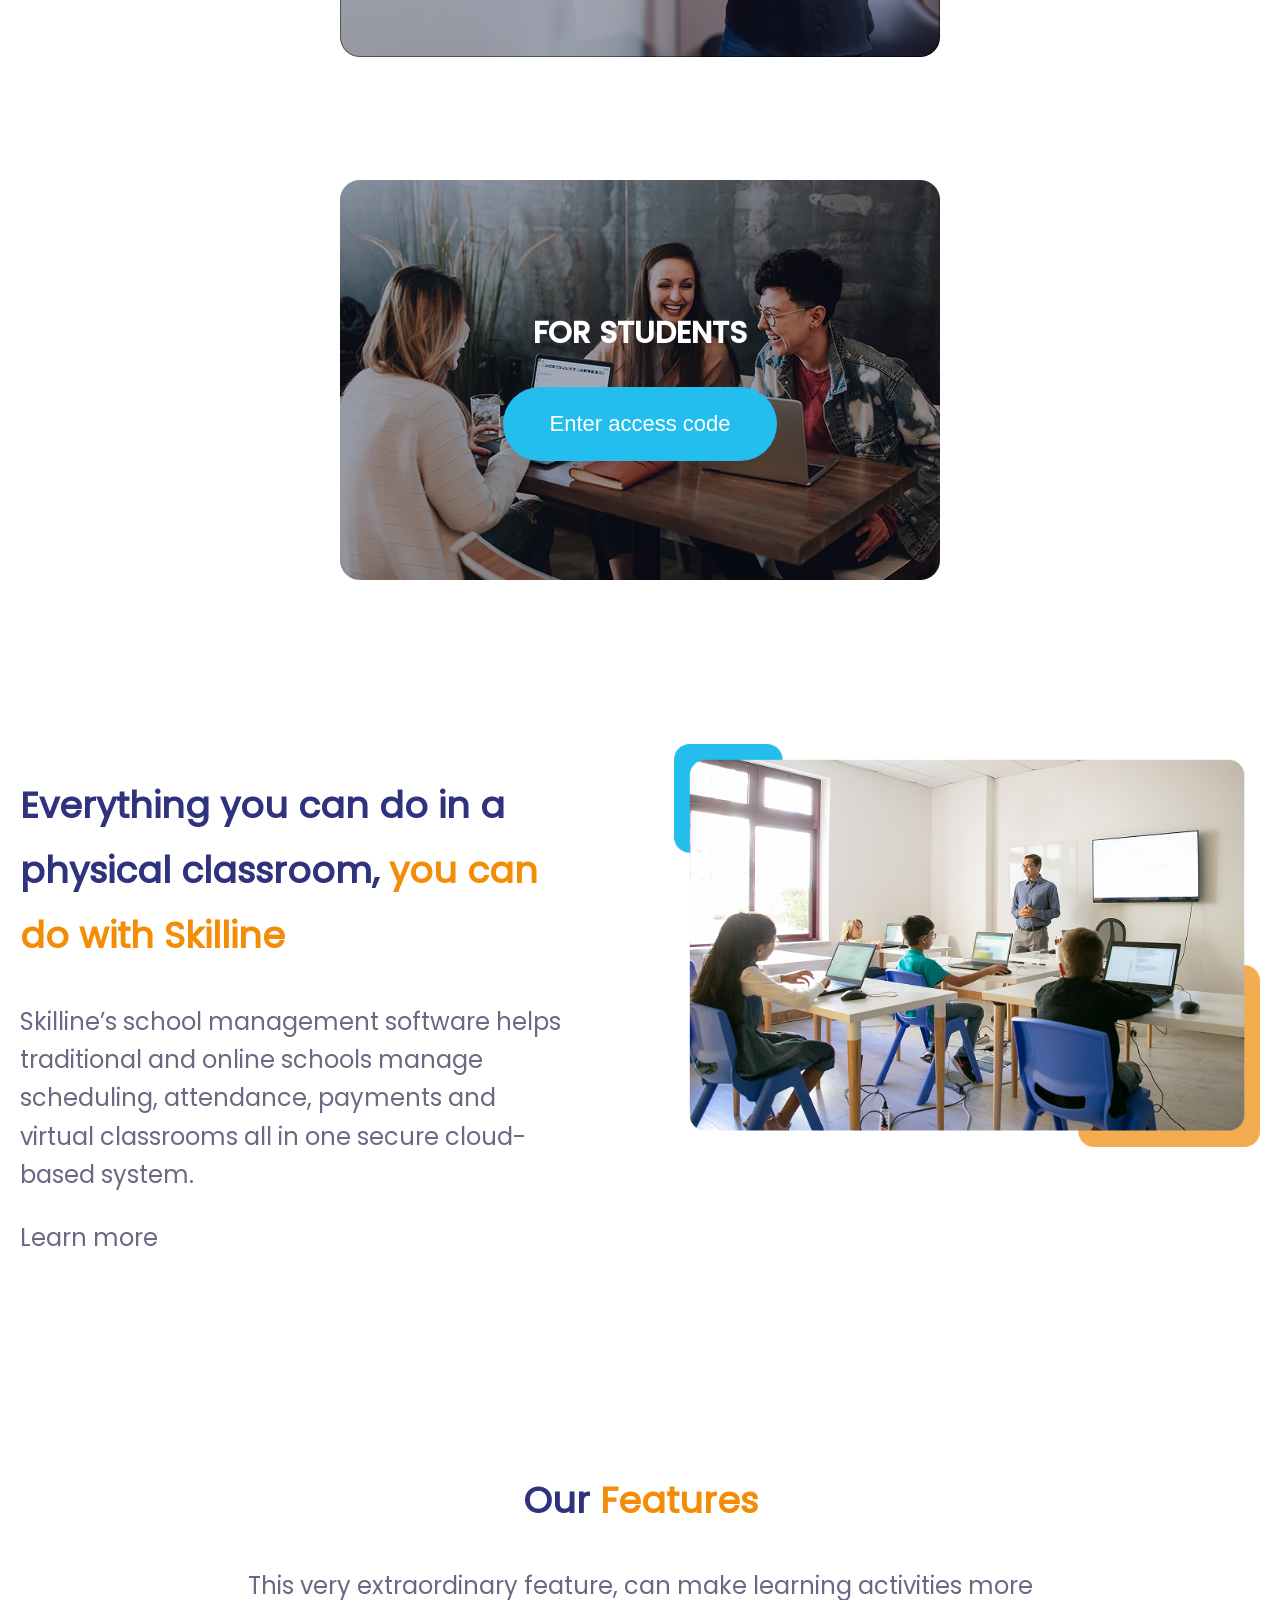
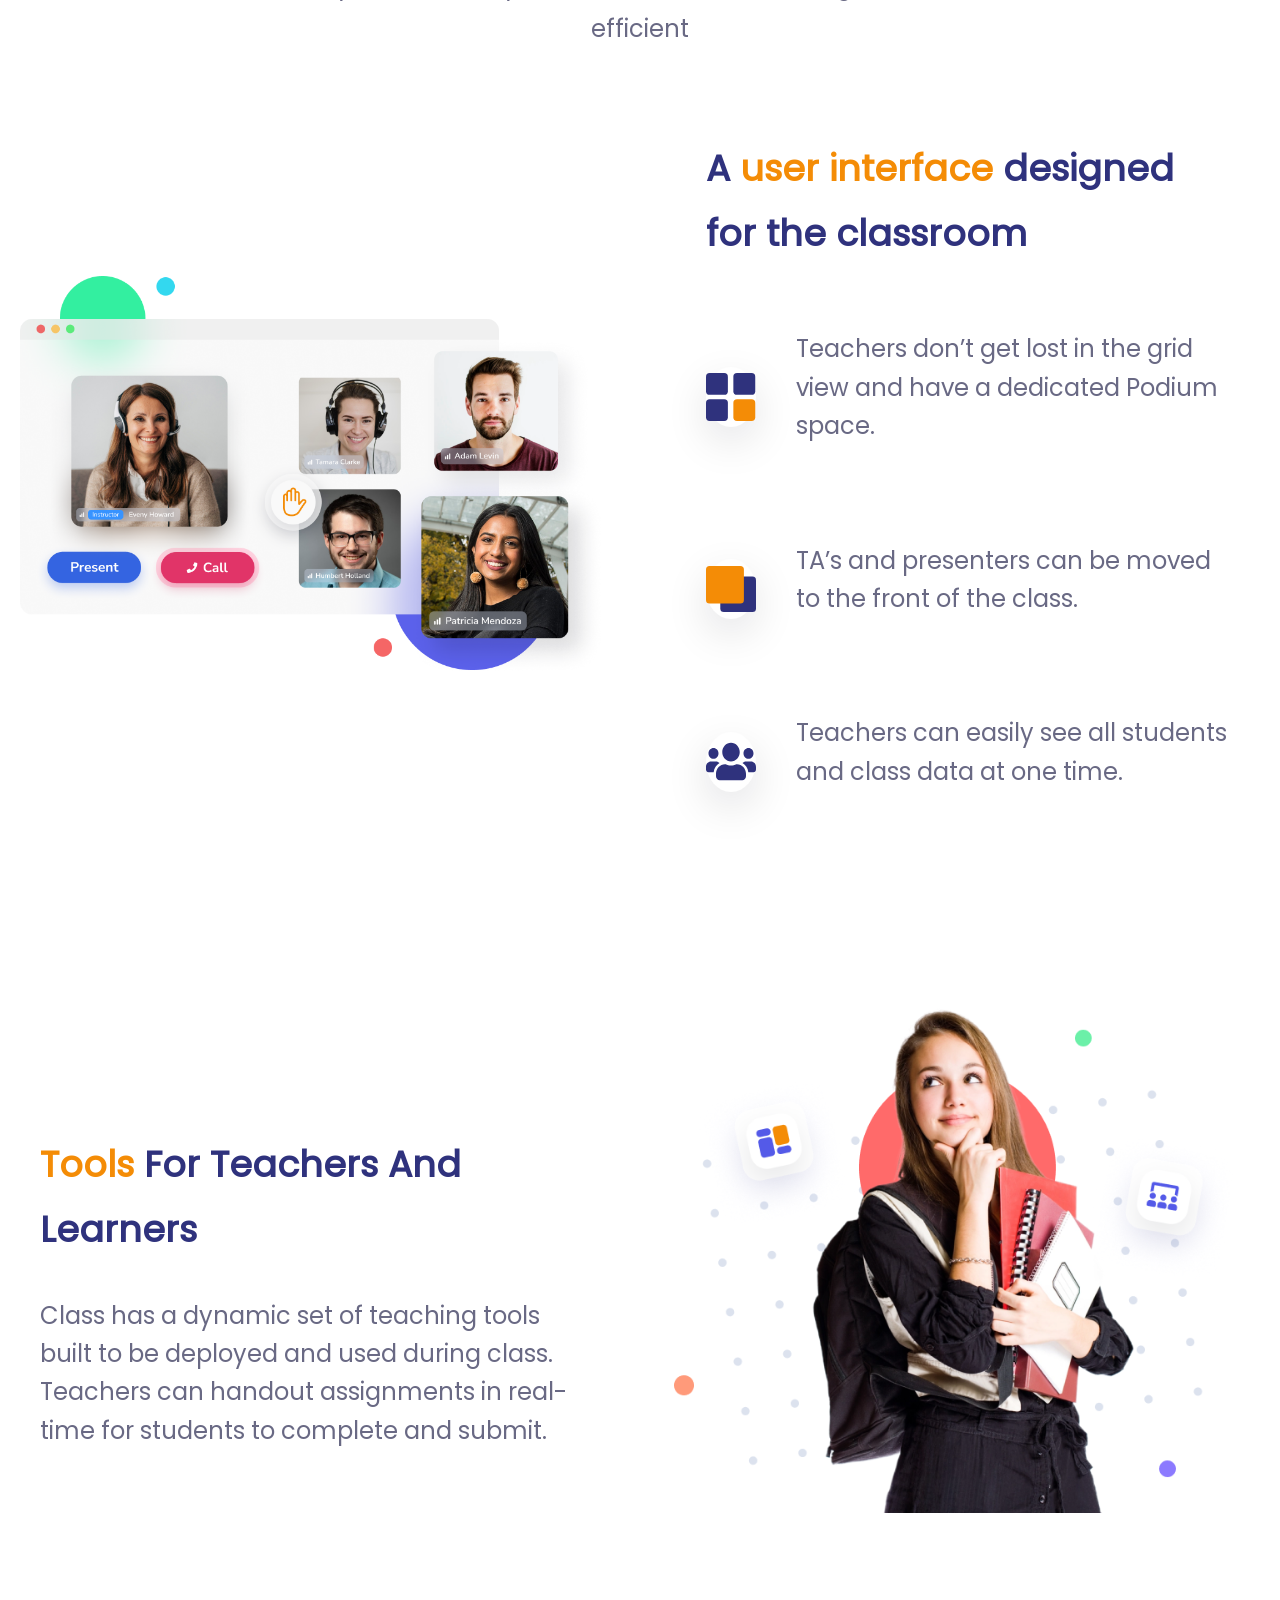
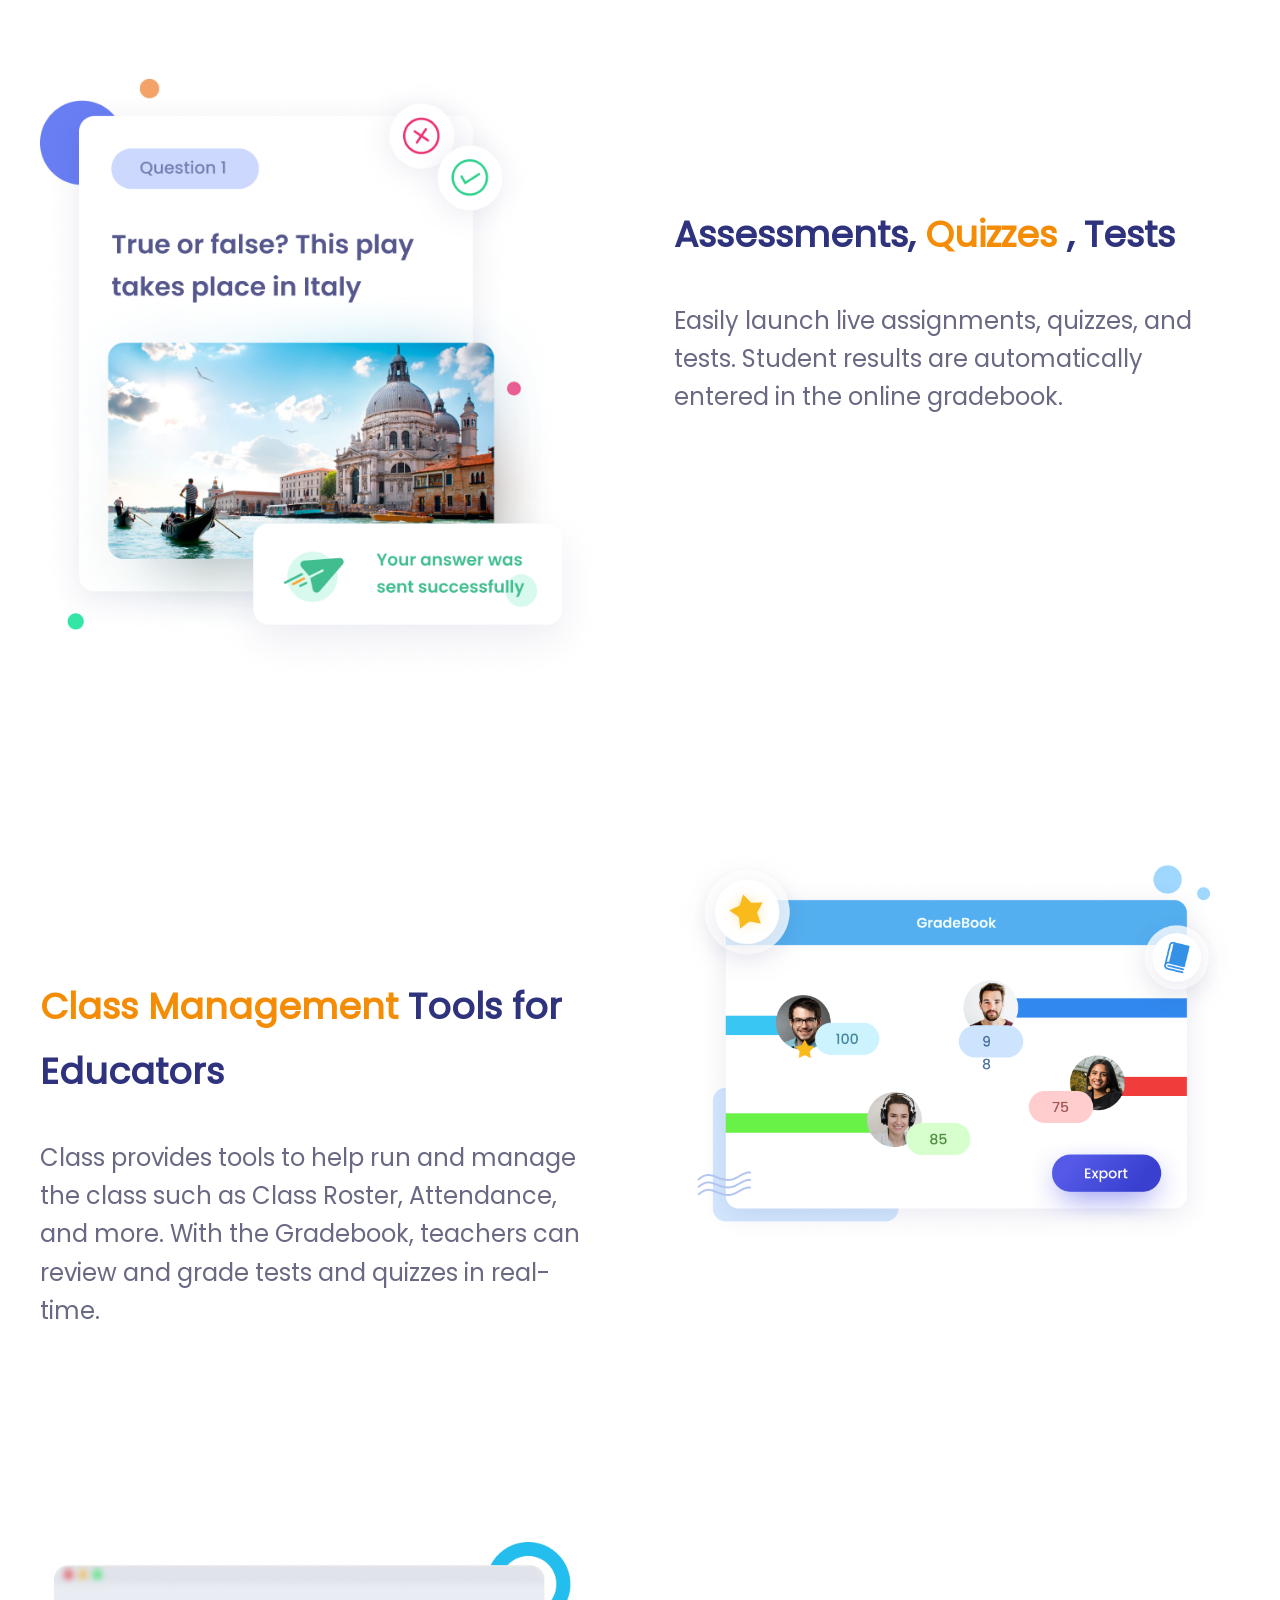
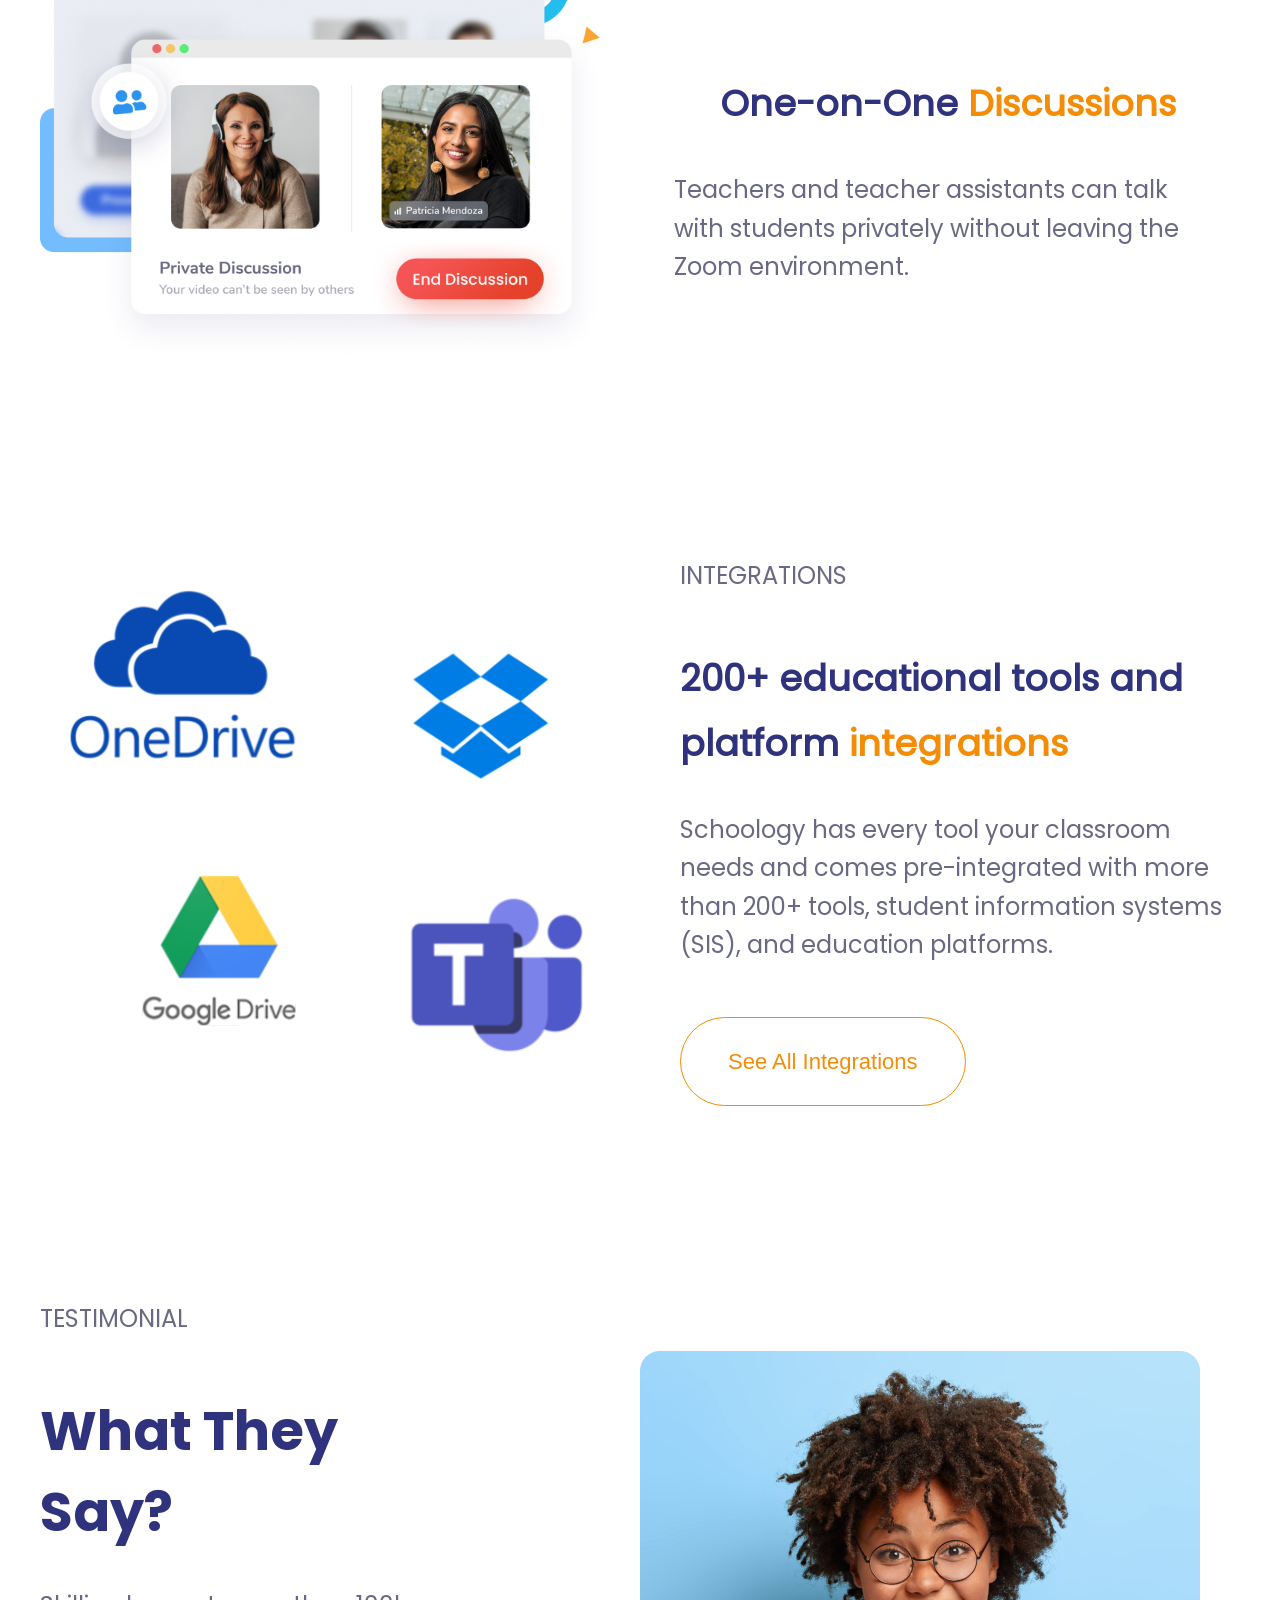
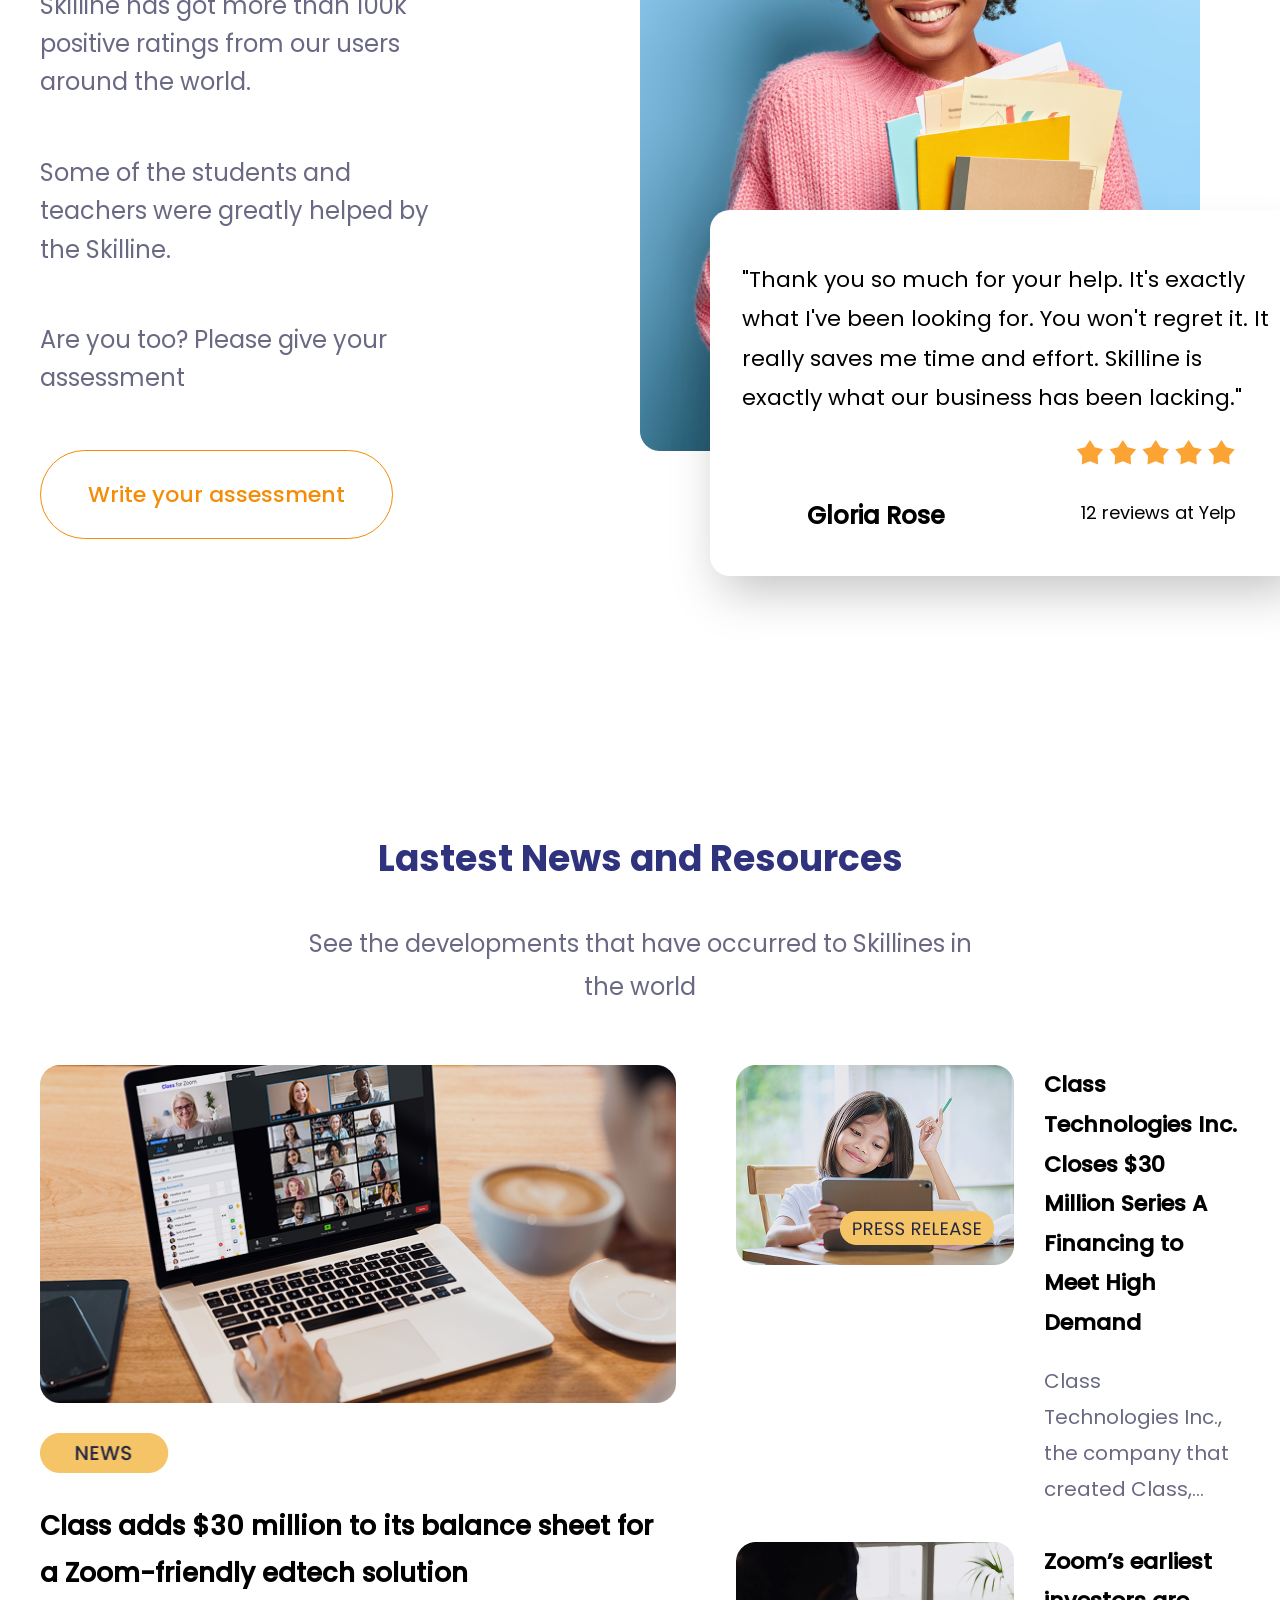
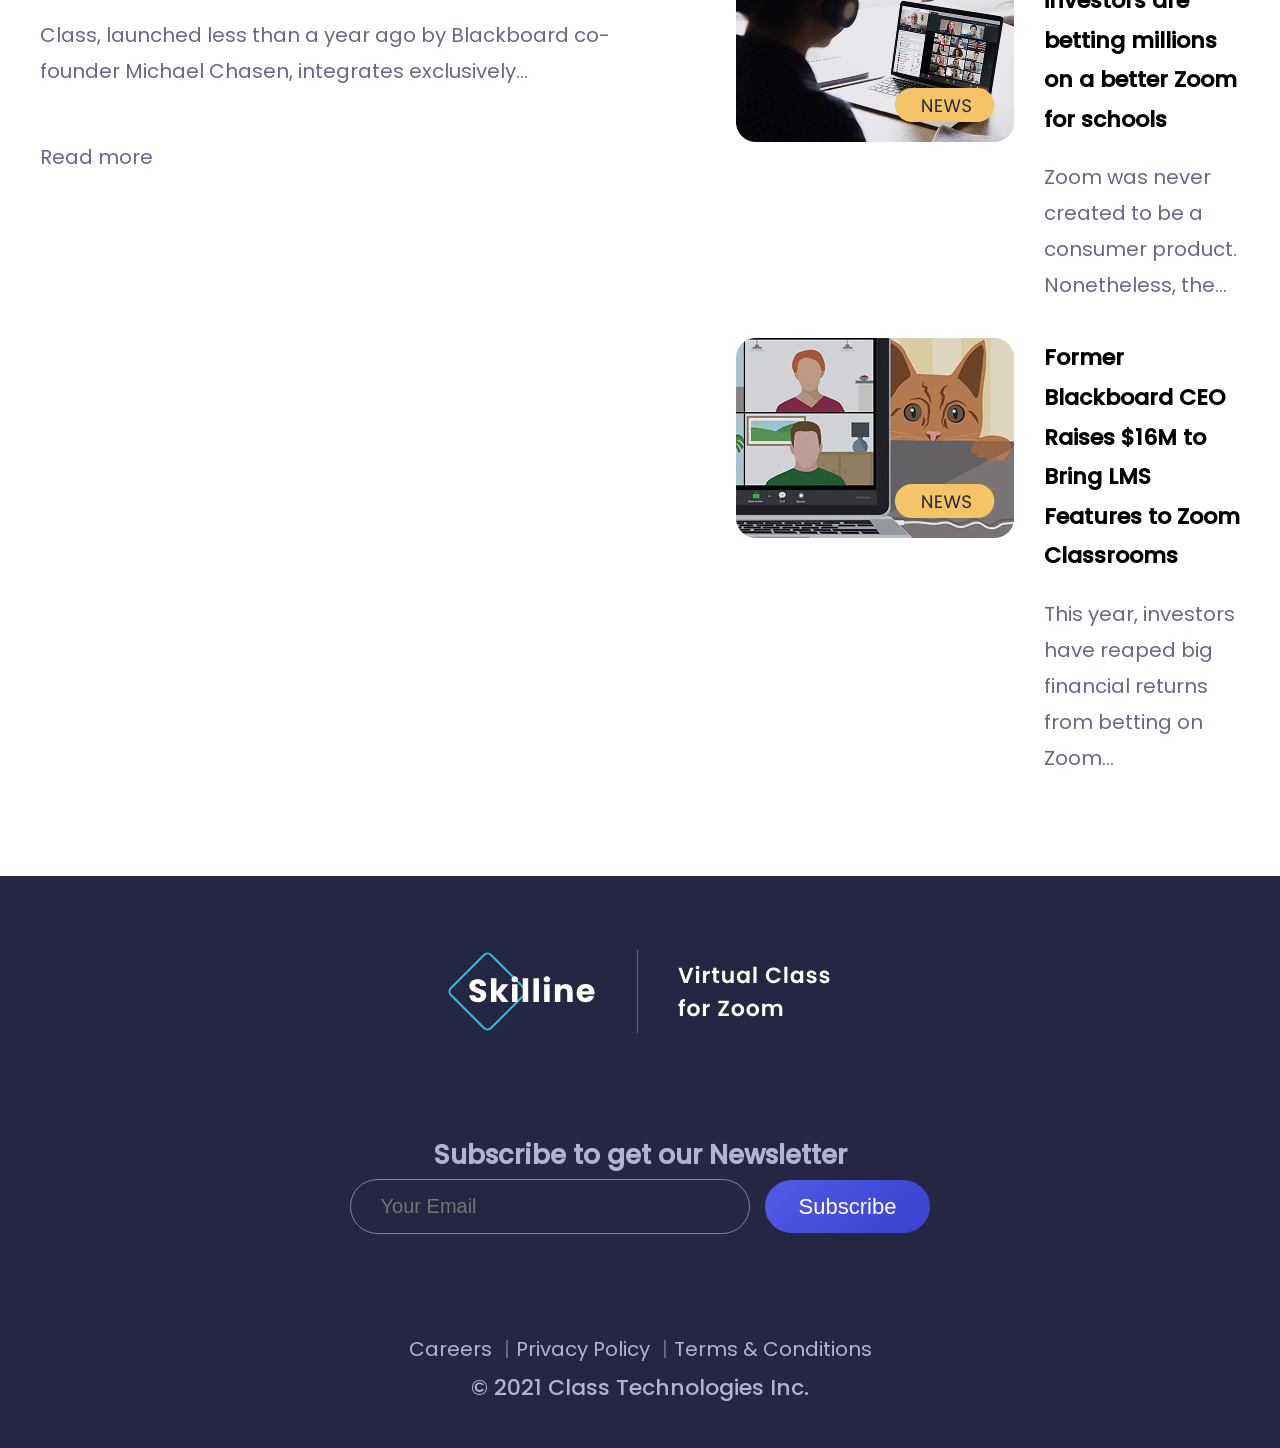
==== commit 6c36ed67: "Update index.html" ====
--- a/index.html
+++ b/index.html
@@ -7,11 +7,13 @@
     <link rel = "stylesheet" href = "styles/styles.css">
     <link rel = "stylesheet" href = "styles/fonts.css">
 </head>
+
 <body>
     <header  class="header_container">
         <div class="nav_container">
             <img src="images/skillineLOGO.svg" alt="Логотип" width="150" height="83">
             <nav class="menu-link">
+
                 <ul class = "nav_list">
                     <li><a href = "#"> Home </a></li>
                     <li><a href = "#"> Careers </a></li>
@@ -23,6 +25,11 @@
                 <button class = "button_white">Login</button>
                 <button class = "button_orange">Sign Up</button>
             </div>
+            <button class="burger_menu" id="burgerBtn">
+                    <span></span>
+                    <span></span>
+                    <span></span>
+                </button>
         </div>
         <div class="banner_container">
             <div class="banner_text_container">
@@ -43,7 +50,7 @@
                 </div>
             </div>
             <img class="banner__image" src="images/header-pic.png" 
-            alt="девочка с папками" width="911" height="892">
+            alt="девочка с папками" >
         </div>
     </header>
 
@@ -126,13 +133,15 @@
             </div>
         </section>
         <section class="classroom-conteiner">
-            <div class="classroom-text">
+            <div class="classroom-text1">
                 <h2 class="tittle-text_left">
                     <span class="main-text_b">Everything you can do in a physical classroom, </span>
                     <span class="main-text_o">you can do with Skilline</span>
                 </h2>
-                <p class="hiro-text" >Skilline’s school management software helps traditional and online schools manage scheduling, attendance, payments and virtual classrooms all in one secure cloud-based system.</p>
-                <a class="hiro-text" href="#">Learn more</a>
+                <div class="hiro-text">
+                    <p >Skilline’s school management software helps traditional and online schools manage scheduling, attendance, payments and virtual classrooms all in one secure cloud-based system.</p>
+                    <a class="news_tag" href="#">Learn more</a>
+                </div>
             </div>
             <img class="classroom-img" src="images/You_Can_Do_With_Skilline.png" alt="You can">
         </section>
@@ -146,7 +155,7 @@
                 <p class="text-center">This very extraordinary feature, can make learning activities more efficient</p>
             </div>
             <div class="features_card">
-                <img src="images/call_people.png" alt="call_people">
+                <img class="classroom-img" src="images/call_people.png" alt="call_people">
                 <div class="features_side_right">
                     <h2 class="tittle-text" style="text-align: left;">
                         <span class="main-text_b">A </span>
@@ -156,19 +165,19 @@
                     <div class="features_list">
                         <div class="features_list_items">
                             <div class="features_icon">
-                                <img src="images/square.svg" alt="square" >
+                                <img src="images/square.svg" alt="square" class="features_card_img">
                             </div>
                              <p class="hiro-text">Teachers don’t get lost in the grid view and have a dedicated Podium space.</p>
                         </div>
                         <div class="features_list_items">
                             <div class="features_icon">
-                                <img src="images/2square.svg" alt="square">
+                                <img src="images/2square.svg" alt="square" class="features_card_img">
                             </div>
                             <p class="hiro-text">TA’s and presenters can be moved to the front of the class.</p>
                         </div>
                         <div class="features_list_items">
                             <div class="features_icon">
-                                <img src="images/users.svg" alt="users">
+                                <img src="images/users.svg" alt="users" class="features_card_img">
                             </div>
                             <p class="hiro-text" >Teachers can easily see all students and class data at one time.</p>
                         </div>
@@ -177,9 +186,9 @@
             </div>
         </section>
 
-        <section>
+        <section class="classroom-section">
             <div class="classroom-conteiner">
-                <div class="classroom-text" style="padding-top: 189px">
+                <div class="classroom-text">
                     <h2 class="tittle-text" style="text-align: left">
                         <span class="main-text_o">Tools </span>
                         <span class="main-text_b">For Teachers And Learners</span>
@@ -190,62 +199,67 @@
             </div>
         </section>
 
-        <section class = classroom-conteiner>
-            <img src="images/qwizz.png" alt="qwizz">
-            <div class="text-asssesments">
-                <h1 class="tittle-text " style="text-align: left">
-                    <span class="main-text_b">Assessments, </span>
-                    <span class="main-text_o">Quizzes</span>
-                    <span class="main-text_b">, Tests</span></h1>
-                <h2 class="hiro-text " style="text-align: left">Easily launch live assignments, quizzes, and tests. Student results are automatically entered in the online gradebook.</h2>
-            </div>
-        </section>
-
-        <section class="classroom-conteiner">
-            <div class="text-align: left">
-                <h2 class="tittle-text" style="padding-top: 152px; text-align: left">
+        <section class = "classroom-section">
+            <div class="classroom-conteiner">
+                <img class="classroom-img" src="images/qwizz.png" alt="qwizz">
+                <div class="classroom-text">
+                    <h1 class="tittle-text" style="text-align: left;">
+                        <span class="main-text_b">Assessments, </span>
+                        <span class="main-text_o">Quizzes</span>
+                        <span class="main-text_b">, Tests</span></h1>
+                    <h2 class="hiro-text " >Easily launch live assignments, quizzes, and tests. Student results are automatically entered in the online gradebook.</h2>
+                </div>
+            </div>
+
+        </section>
+
+        <section class = "classroom-section">
+            <div class="classroom-conteiner">
+            <div class="classroom-text">
+                <h2 class="tittle-text" style="text-align: left;">
                     <span class="main-text_o">Class Management </span>
                     <span class="main-text_b">Tools for Educators</span>
                 </h2>
-                <h2 class="hiro-text" style="text-align: left;">Class provides tools to help run and manage the class such as Class Roster, Attendance, and more. With the Gradebook, teachers can review and grade tests and quizzes in real-time.</h2>
-            </div>
-            <img src="images/raiting.png" alt="raiting" style="max-width: 861px; width: 100%;">
-        </section>
-
-        <section class="classroom-conteiner">
-            <img src="images/1-on-1.png" alt="1-on-1">
-            <div class="classroom-text">
-                <h2 class="tittle-text" style="padding-top: 116px; text-align: left;">
-                    <span class="main-text_b">One-on-One </span>
-                    <span class="main-text_o">Discussions</span>
-                </h2 >
-                <h2 class="hiro-text " style = "text-align: left;">Teachers and teacher assistants can talk with students privately without leaving the Zoom environment.</h2>
+                <h2 class="hiro-text" >Class provides tools to help run and manage the class such as Class Roster, Attendance, and more. With the Gradebook, teachers can review and grade tests and quizzes in real-time.</h2>
+            </div>
+            <img class="classroom-img" src="images/raiting.png" alt="raiting">
+        </section>
+
+        <section class = "classroom-section">
+            <div class="classroom-conteiner">
+                <img class="classroom-img" src="images/1-on-1.png" alt="1-on-1">
+                <div class="classroom-text">
+                    <h2 class="tittle-text">
+                        <span class="main-text_b">One-on-One </span>
+                        <span class="main-text_o">Discussions</span>
+                    </h2 >
+                    <h2 class="hiro-text " st>Teachers and teacher assistants can talk with students privately without leaving the Zoom environment.</h2>
+                </div>
             </div>
         </section>
 
 
         <section class="integrations-conteiner">
-            <img src="images/oneDrive_box_gDrive_T.svg" alt="OneDrive_googledrive">
-            <div>
+            <img class="integrations-img" src="images/oneDrive_box_gDrive_T.svg" alt="OneDrive_googledrive">
+            <div class="integrations-text">
                 <h2 class="hiro-text">INTEGRATIONS</h2>
                 <h2 class="tittle-text_left">
                     <span class="main-text_b">200+ educational tools and platform </span>
                     <span class="main-text_o">integrations</span>
                 </h2>
                 <p class="hiro-text">Schoology has every tool your classroom needs and comes pre-integrated with more than 200+ tools, student information systems (SIS), and education platforms.</p>
-                <button class="button_ramka">See All Integrations</button>
+                <button class="button_ramka_o">See All Integrations</button>
             </div>  
         </section>
 
         <section class="testimonial_container">
             <div class="testimonial_article">
-                <div class="">
                     <h2 class="hiro-text">TESTIMONIAL</h2>
                     <h3 class="main-text main-text_b">What They Say?</h3>
                     <p class="hiro-text">Skilline has got more than 100k positive ratings from our users around the world.</p>
                     <p class="hiro-text">Some of the students and teachers were greatly helped by the Skilline.</p>
                     <p class="hiro-text">Are you too? Please give your assessment</p>
-                    <button class="button_ramka">Write your assessment</button>
+                    <button class="button_ramka_o tittle_text22px">Write your assessment</button>
                 </div>
                 <div class="testimonial_card">
                     <img src="images/what_they_say.png" alt="Gloria Rose">
@@ -362,4 +376,4 @@
 </div>
 <script src="scripts/script.js"></script>
 </body>
-</html> +</html> 
--- a/styles/styles.css
+++ b/styles/styles.css
@@ -15,21 +15,22 @@
     display: flex;
     flex-direction: column;
     width: 100%;
-    min-height: 100vh;
+    max-height: 1118px;
+    height: auto;
     background-image: url("../images/banner-mask.svg");
     background-repeat: no-repeat;
     background-size: cover, cover;
     background-position: center bottom, right bottom;
     margin: 0;
+    padding: 0 20px;
 }
 
 .nav_container{
-    margin: 60px auto;
+    margin: 10px auto 0;
     display: flex;
     justify-content: space-between;
-    max-width: 1694px;
-    width: 100%;
-    min-height: 83px;
+    max-width: 1547px;
+    width: 100%;
     align-items: center;
 }
 
@@ -99,24 +100,26 @@
 }
 
 .banner_container{
-    max-width: 1694px;
-    width: 100%;
-    margin-top: 107px;
+    max-width: 1547px;
+    width: 100%;
+    max-height: 1118px;
     margin: 0 auto;
-    overflow-y: auto;
-    background-color: #FFF2E1;
+
     mask-image:url("../images/banner-mask.svg");
     mask-position: center bottom;
     mask-repeat: no-repeat; 
     display: flex;
     align-items: center;
     justify-content: space-between;
-    gap: 127px;
+    gap: 60px;
 }
 
 .banner__image{
-    max-width: 100%;
-    height: auto;
+    max-width: 911px;
+    width: 100%;
+    max-height: 892px;
+    max-height: 100%;
+
     flex-shrink: 0;
     object-fit: cover;
 }
@@ -213,12 +216,13 @@
 }
 
 .sponsors_container{
-    margin: 100px auto 160px auto;
-    width: 100%;
+    margin: 100px auto;
+    width: 100%;
+    max-width: 1547px;
     display: flex;
     align-items: center;
     justify-content: center;
-    height: 145px;
+    padding: 0 20px;
     
 }
 .hiro-text30px{
@@ -232,18 +236,19 @@
     display: flex;
     gap: 75px;
     align-items: center;
-    justify-content: space-between;
-    height: 145px;
+    justify-content: center;
+    max-height: 145px;
     width: 100%;
 }
 
 .facilities_container{
     margin: 0 auto 160px auto;
-    align-items: center;
-    height: 761px;
+    max-width: 1547px;
+    width: 100%;
+    min-height: 761px;
+    height: 100%;
     text-align: center ;
-    max-width: 1547px;
-    width: 100%;
+    
 }
 .facilities_text{
     max-width: 880px;
@@ -306,6 +311,23 @@
 .button_ramka:hover{
     transform: scale(1.1);
 }
+
+.button_ramka_o{
+    background: transparent;
+
+    padding: 24px 47px;
+    border: 1px solid #F48C06;
+    border-radius: 80px;
+    line-height: 180%;
+
+    font-size: 22px;
+    font-weight: 500;
+    color: #F48C06;
+    cursor: pointer;
+}
+.button_ramka_o:hover{
+    transform: scale(1.1);
+}
 .button_blue{
     background-color: #23BDEE;
 
@@ -323,11 +345,11 @@
 }
 .skilline_container{
     margin: 0 auto 160px auto;
-    align-items: center;
-    height: 708px;
+    max-width: 1547px;
+    width: 100%;
+    min-height: 708px;
     text-align: center ;
-    max-width: 1547px;
-    width: 100%;
+    
 }
 .skilline_text{
     max-width: 1310px;
@@ -354,19 +376,41 @@
     padding:  132px 154px 123px;
     z-index: 2;
 }
-
+.classroom-section {
+    margin: 160px auto;
+    max-width: 1547px;
+    width: 100%;
+    padding: 0 20px;
+    box-sizing: border-box;
+}
 .classroom-conteiner{
     display: grid; 
-    grid-template-columns: 730px 1fr;
+    grid-template-columns: 1fr 1fr;
     gap: 67px;
     margin: 160px auto;
     max-width: 1547px;
     width: 100%;
+    box-sizing: border-box;
+    padding: 0 20px          ;
+    
+}
+.classroom-img{
+    max-width: 705px;
+    width: 100%;
+    height: auto;
+    justify-self: end;
 }
 .classroom-text{
     max-width: 548px;
     width: 100%;
-    margin: 0 auto;;
+    justify-self: start;
+    padding-top: 100px;
+}
+.classroom-text1{
+    max-width: 548px;
+    width: 100%;
+    justify-self: start;
+    padding-bottom: 0;
 }
 .tittle-text_left{
     font-family: "Poppins", Arial, sans-serif;
@@ -374,6 +418,13 @@
     line-height: 180%;
     text-align: left;
 }
+.features_container{
+    margin: 0 auto 160px auto;
+    max-width: 1547px;
+    width: 100%;
+    padding: 0 20px;
+    box-sizing: border-box;
+}
 .features_text{
     max-width: 857px;
     width: 100%;
@@ -384,9 +435,16 @@
     width: 100%;
     display: grid;
     grid-template-columns: 1fr 1fr;
-    gap: 140px;
+    gap: 70px;
     margin: 0 auto;
-    align-items: center;
+    padding: 0 20px;
+    align-items: center;
+}
+.features_card_img {
+    width: 100%;
+    height: auto;
+    max-width: 700px;
+    justify-content: center;
 }
 .features_side_left{
     width: 100%;
@@ -395,6 +453,7 @@
 .features_side_right{
     max-width: 523px;
     width: 100%;
+    justify-self: center;
 }
 .features_list{
     list-style: none;
@@ -402,7 +461,7 @@
     margin: 0;
     display: flex;
     flex-direction: column;
-    gap: 5px;
+    gap: 10px;
     width: 100%;
 }
 .features_list_items{
@@ -414,8 +473,8 @@
     margin: 0 auto;
 }
 .features_icon{
-    width: 57px;
-    height: 60px;
+    min-width: 60px;
+    min-height: 60px;
     min-width: 50px;
     background-color: #ffffff;
     border-radius: 50%;
@@ -429,36 +488,44 @@
 .integrations-conteiner{
     display: grid; 
     grid-template-columns: 1fr 1fr;
-    gap: 308px;
+    gap: 80px;
     margin: 160px auto;
     max-width: 1547px;
     width: 100%;
-
-    align-items: center;
-    height: 459px;
-    max-width: 1547px;
-    width: 100%;
+    padding: 0 40px;
+
+    align-items: center;
+    min-height: 459px;
+    box-sizing: border-box;
 }
 .integrations-text{
     max-width: 730px;
     width: 100%;
     margin: 0;
 }
-
-
+.integrations-img{
+    width: 100%;
+    height: auto;
+    max-width: 530px; 
+    justify-self: center;
+}
 
 .testimonial_container{
     margin: 160px auto;
     display: grid;
-    grid-template-columns: 1fr 1fr;
-    gap: 160px;
+    grid-template-columns: 1fr 1.5fr;
     max-width: 1547px;
     width: 100%;
+    padding: 0 40px;
+    align-items: center;
+    box-sizing: border-box;
+    gap: 200px;
 
     align-items: center;
 }
 .testimonial_article{
     width: 100%;
+    max-width: 610px;
 }
 .testimonial_card{
     max-width: 762px;
@@ -475,6 +542,7 @@
     padding: 28px 32px;
     box-shadow: 0 25px 50px -12px rgba(0, 0, 0, 0.25);
     max-width: 693px;
+    width: 100%;
 }
 .review_text{
     font-family: "Poppins", Arial, sans-serif;
@@ -508,28 +576,30 @@
     display: flex;
     justify-content: space-between;
     align-items: center;
+    margin-top: 20px;
 }
 
 .news_section{
-    margin: 160px auto;  
+    margin: 288px auto 100px;  
     max-width: 1547px;
     width: 100%;
+    padding: 0 40px;
+    box-sizing: border-box;
 }
 .news_tittle{
     text-align: center;
     max-width: 700px;
     width: 100%;
+    margin: 0 auto 57px auto;
+}
+.news_container {
+    display: flex;
+    gap: 60px;
+    max-width: 1546px;
+    width: 100%;
     margin: 0 auto;
-}
-.news_container {
-    display: flex;
-    gap: 119px;
-    max-width: 1546px;
-    width: 100%;
-    height: 700px;
-    margin: 57px auto 160px auto;
     text-align: left;
-    align-items: center;
+    align-items: flex-start;
 }
 .news_main {
     display: flex;
@@ -537,7 +607,6 @@
     flex-direction: column;
     max-width: 636px;
     width: 100%;
-    height: 700px;
     gap: 30px; 
 
 }
@@ -545,28 +614,36 @@
     flex: 1;
     display: flex;
     flex-direction: column;
-    gap: 24px;
+    gap: 35px;
     margin: 0 auto;
-    height: 700px;
 }
 .news_img1{
-    width: 636px;
-    height: 340px;
+    max-width: 636px;
+    width: 100%;
+    height: auto;
+    max-height: 340px;
     flex-shrink: 0;
     object-fit: cover;
 }
 .news_img2{
-    width: 278px;
-    height: 200px;
+    max-width: 278px;
+    width: 100%;
+    max-height: 200px;
+    height: auto;
     flex-shrink: 0;
     object-fit: cover;
 }
 .news_card {
     display: flex;
-    gap: 50px;
-    max-width: 792px;
+    gap: 30px;
     width: 100%;
     
+}
+.news_tag {
+    display: inline-block;
+    color: #696984;
+    text-decoration: none;
+    margin-top: auto;
 }
 .news_tag:hover{
     list-style: none;
@@ -640,6 +717,7 @@
     width: 100%;
     padding-top: 74px;
     padding-bottom: 40px;
+    background-size: cover, cover;
    
 }
 .footer-container{
@@ -776,4 +854,292 @@
 }
 .modal-submit-btn:hover {
     filter: brightness(0.9);
-}+}
+
+
+.burger_menu {
+    display: none;
+    flex-direction: column;
+    justify-content: space-between;
+    width: 30px;
+    height: 21px;
+    background: transparent;
+    border: none;
+    cursor: pointer;
+    padding: 0;
+    z-index: 101;
+}
+.burger_menu span {
+    width: 100%;
+    height: 3px;
+    background-color: #252641;
+    border-radius: 3px;
+    transition: all 0.3s ease-in-out;
+}
+.burger_menu {
+    display: none;
+}
+
+
+@media (max-width: 1024px) {
+
+    html, body {
+        max-width: 100%;
+        overflow-x: hidden; 
+    }
+
+    img {
+        max-width: 100%;
+        height: auto;
+    }
+
+    .burger_menu {
+        display: flex;
+        flex-direction: column;
+        justify-content: space-between;
+        width: 30px;
+        height: 21px;
+        background: transparent;
+        border: none;
+        cursor: pointer;
+        padding: 0;
+        z-index: 101;
+        
+    }
+
+    .burger_menu span {
+        width: 100%;
+        height: 3px;
+        background-color: #252641;
+        border-radius: 3px;
+        transition: all 0.3s ease-in-out;
+    }
+
+    .nav_container {
+        padding: 0 20px;
+        position: relative;
+    }
+
+    .nav_list {
+        position: fixed;
+        top: 0;
+        right: -100%; 
+        width: 75%;
+        max-width: 320px;
+        height: 100vh;
+        background-color: #FFFFFF;
+        box-shadow: -5px 0 25px rgba(0, 0, 0, 0.15);
+        flex-direction: column;
+        align-items: center;
+        justify-content: center;
+        gap: 35px;
+        padding: 40px;
+        margin: 0;
+        transition: right 0.3s ease-in-out;
+        z-index: 100;
+    }
+
+    .nav_list.active {
+        right: 0;
+    }
+
+    .menu-link {
+        margin: 0;
+        text-align: center;
+    }
+
+    .header_buttons {
+        gap: 15px;
+    }
+
+    .button_white, .button_orange {
+        font-size: 18px;
+        padding: 10px 25px;
+    }
+    .header_container {
+        max-height: none;
+        height: auto;
+        padding-bottom: 60px;
+    }
+
+    .banner_container {
+        flex-direction: column-reverse; 
+        max-height: none;
+        padding: 0 20px;
+        gap: 20px;
+        text-align: center;
+    }
+
+    .banner__image {
+        max-width: 65%;
+        max-height: 500px;
+    }
+
+    .banner_text_container {
+        width: 100%;
+    }
+
+    .main-text {
+        font-size: 42px;
+        line-height: 58px;
+    }
+
+    .hiro-text {
+        text-align: center;
+        margin-top: 20px;
+        margin-bottom: 35px;
+    }
+
+    .banner__buttons {
+        justify-content: center;
+        gap: 40px;
+    }
+
+    
+    .sponsors_container {
+        margin: 60px auto;
+    }
+
+    .sponsors_imgcontainer {
+        flex-wrap: wrap; 
+        gap: 40px;
+        max-height: none;
+    }
+
+    .facilities_container {
+        margin-bottom: 100px;
+        padding: 0 20px;
+    }
+
+    .facilities_row {
+        flex-direction: column; 
+        gap: 80px; 
+        margin-top: 40px;
+    }
+
+    .facilities_cards {
+        margin-top: 0;
+        padding: 80px 30px 40px;
+    }
+    .skilline_container {
+        margin-bottom: 100px;
+        padding: 0 20px;
+    }
+
+    .skilline-cards {
+        display: flex;
+        justify-content: center;
+        flex-wrap: wrap;
+        gap: 40px; 
+        margin-top: 50px;
+    }
+    .skilline-card{
+        position: relative;
+        max-width: 100%;
+        display: inline-block;
+    }
+
+    .card-content {
+        position: absolute;
+        top: 0;
+        left: 0;
+        right: 0;
+        bottom: 0;
+        padding: 20px; 
+        display: flex;
+        flex-direction: column;
+        justify-content: center; 
+        align-items: center;     
+    
+    }
+    
+    .classroom-conteiner,
+    .features_card,
+    .integrations-conteiner,
+    .testimonial_container {
+        grid-template-columns: 1fr; 
+        gap: 50px;
+        text-align: center;
+        margin: 80px auto;
+        padding: 0 20px;
+    }
+
+    .classroom-img, 
+    .integrations-img, 
+    .features_card_img {
+        justify-self: center;
+        max-width: 80%;
+    }
+
+    .classroom-text, 
+    .classroom-text1, 
+    .features_side_right, 
+    .integrations-text {
+        max-width: 100%;
+        justify-self: center;
+        padding-top: 0;
+    }
+
+    .tittle-text_left {
+        text-align: center;
+    }
+
+    .features_list_items {
+        justify-content: center;
+    }
+
+    .testimonial_container {
+        padding-bottom: 140px !important; 
+        gap: 40px;;
+    }
+
+    .testimonial_article {
+        max-width: 100%;
+
+    }
+
+    .testimonial_card {
+        position: relative;
+        max-width: 500px;
+        margin: 0 auto;
+        left: -100px;
+    }
+
+    .quote_block {
+        position: absolute ;
+        bottom: -160px ; 
+        right: -150px ; 
+        left: 60px ; 
+        
+        width: auto ;
+        box-sizing: border-box;
+        background: #FFFFFF;
+        z-index: 5;
+    }
+    .news_section {
+        margin: 100px auto 60px;
+        padding: 0 20px;
+    }
+
+    .news_container {
+        flex-direction: column;
+    }
+
+    .news_main {
+        max-width: 100%;
+    }
+
+    .news_img1 {
+        max-width: 100%;
+        max-height: none;
+    }
+
+    .footer {
+        padding-top: 50px;
+    }
+
+    .footer-container {
+        gap: 50px;
+        padding: 0 20px;
+    }
+}
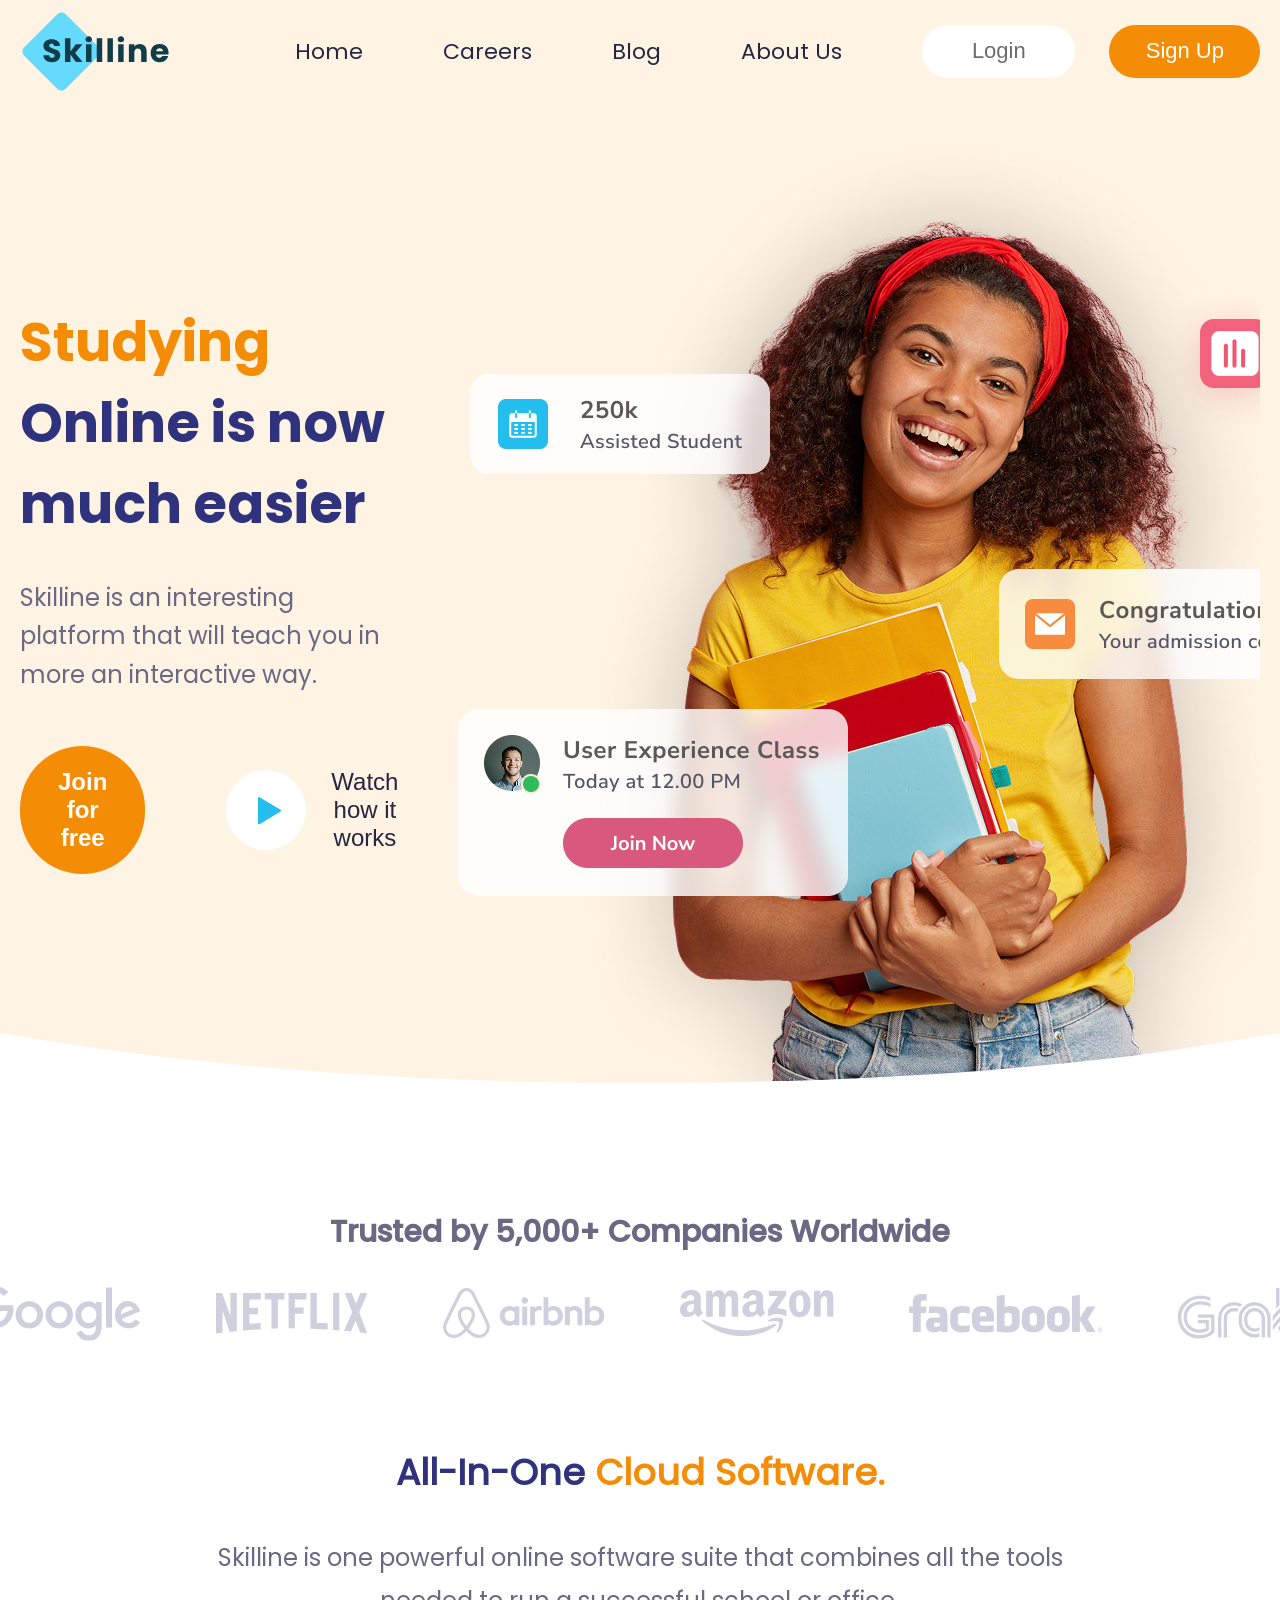
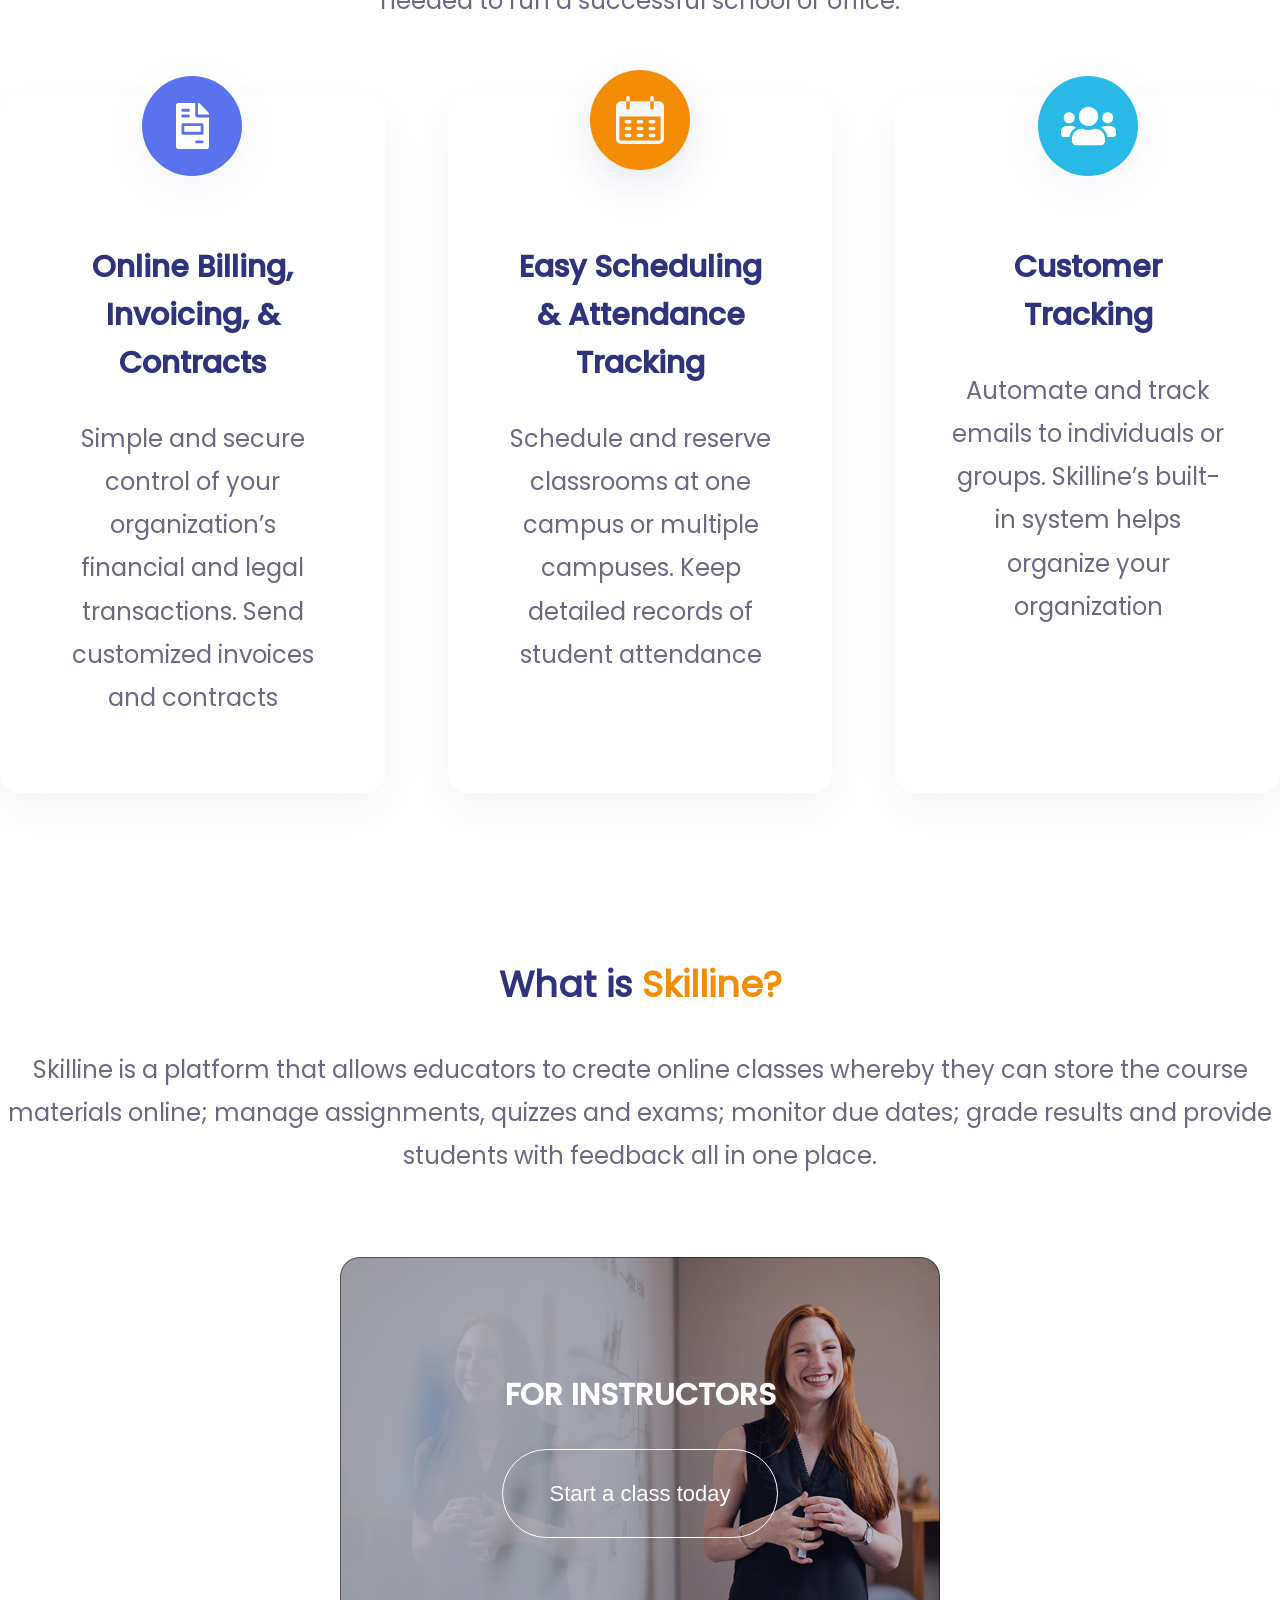
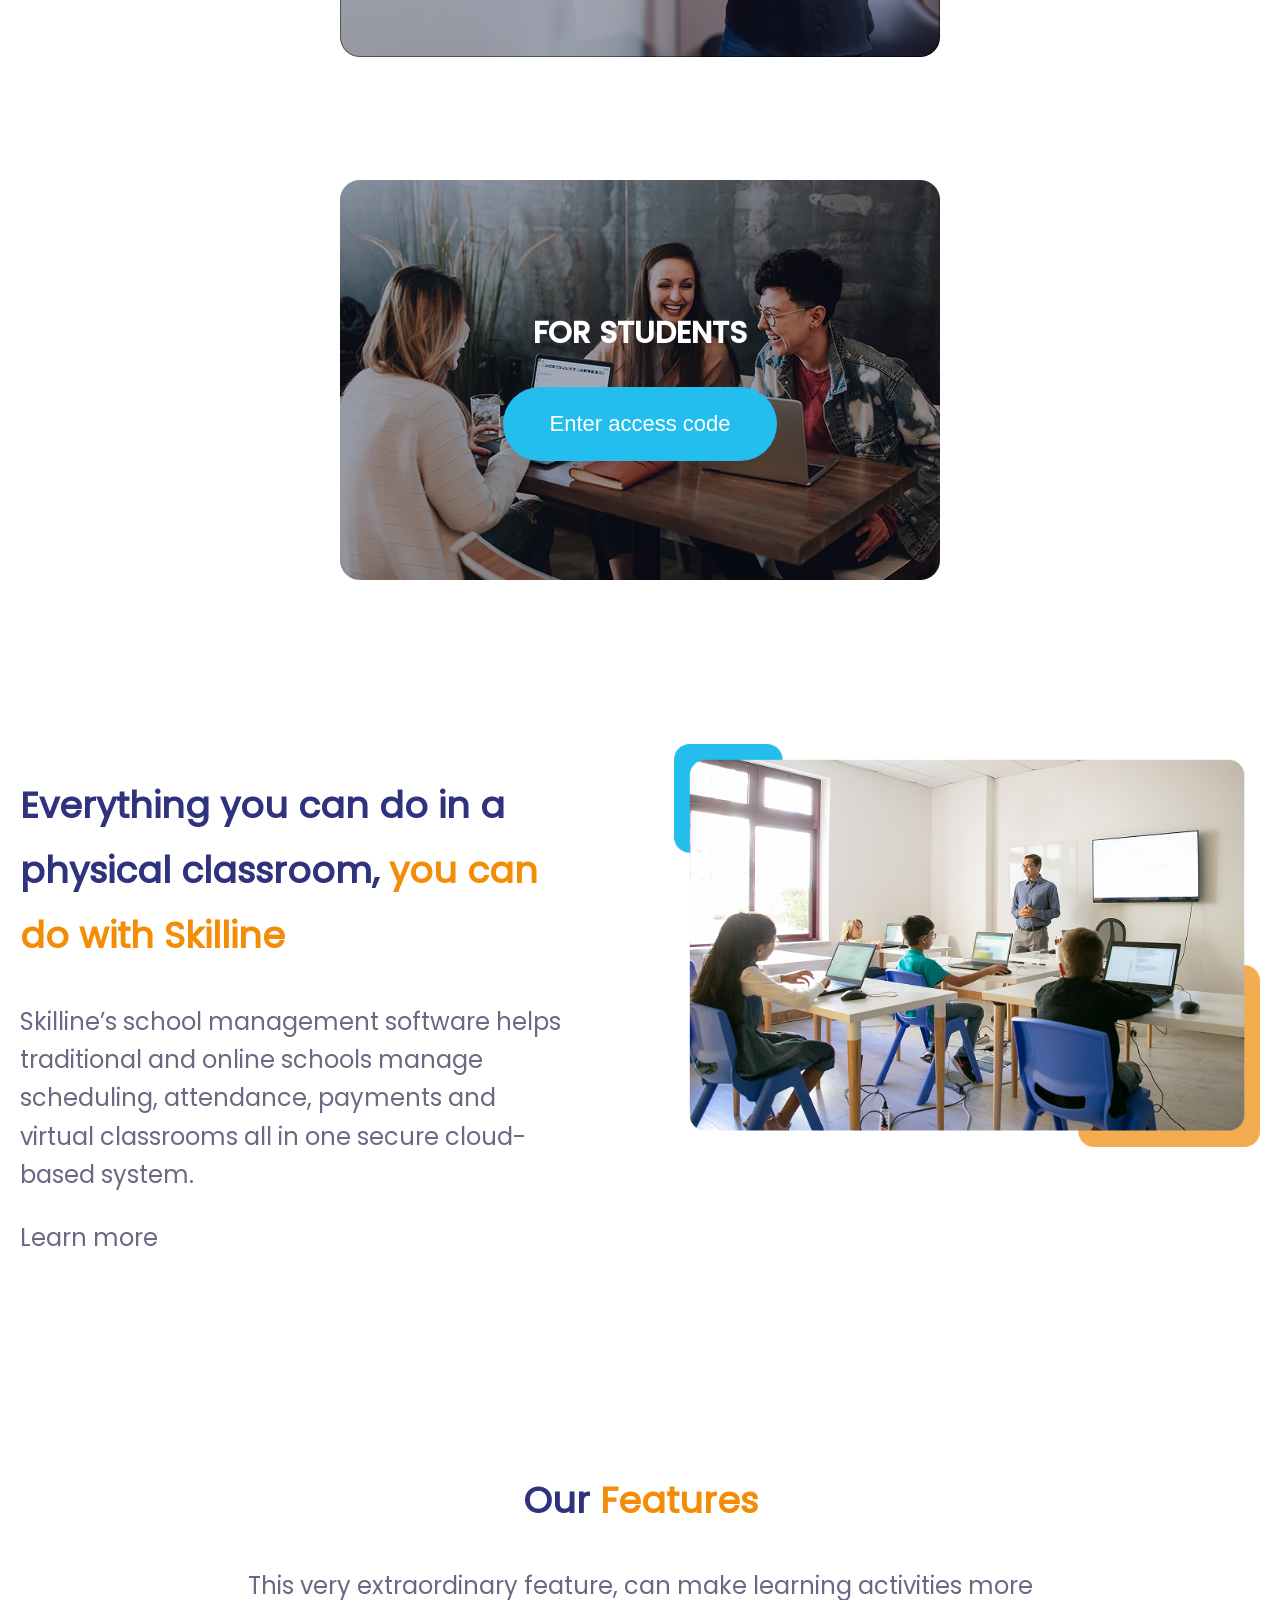
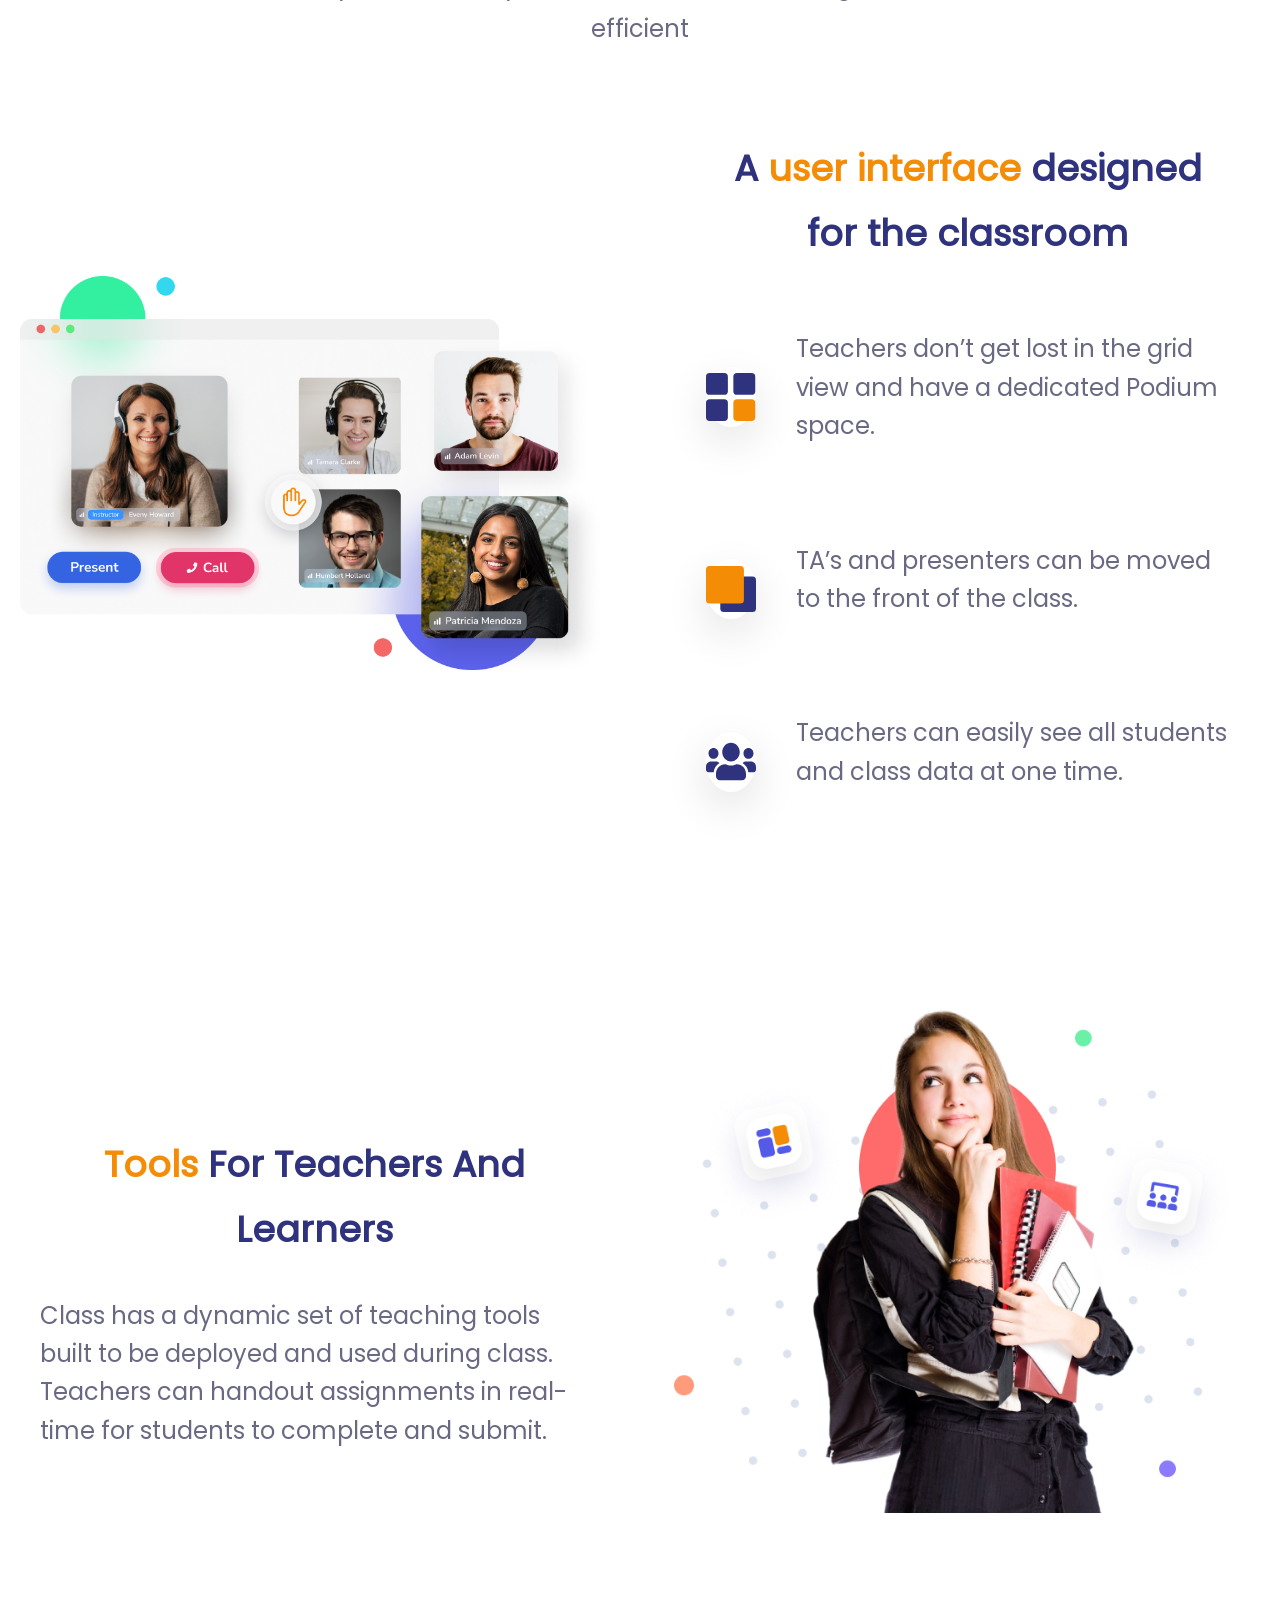
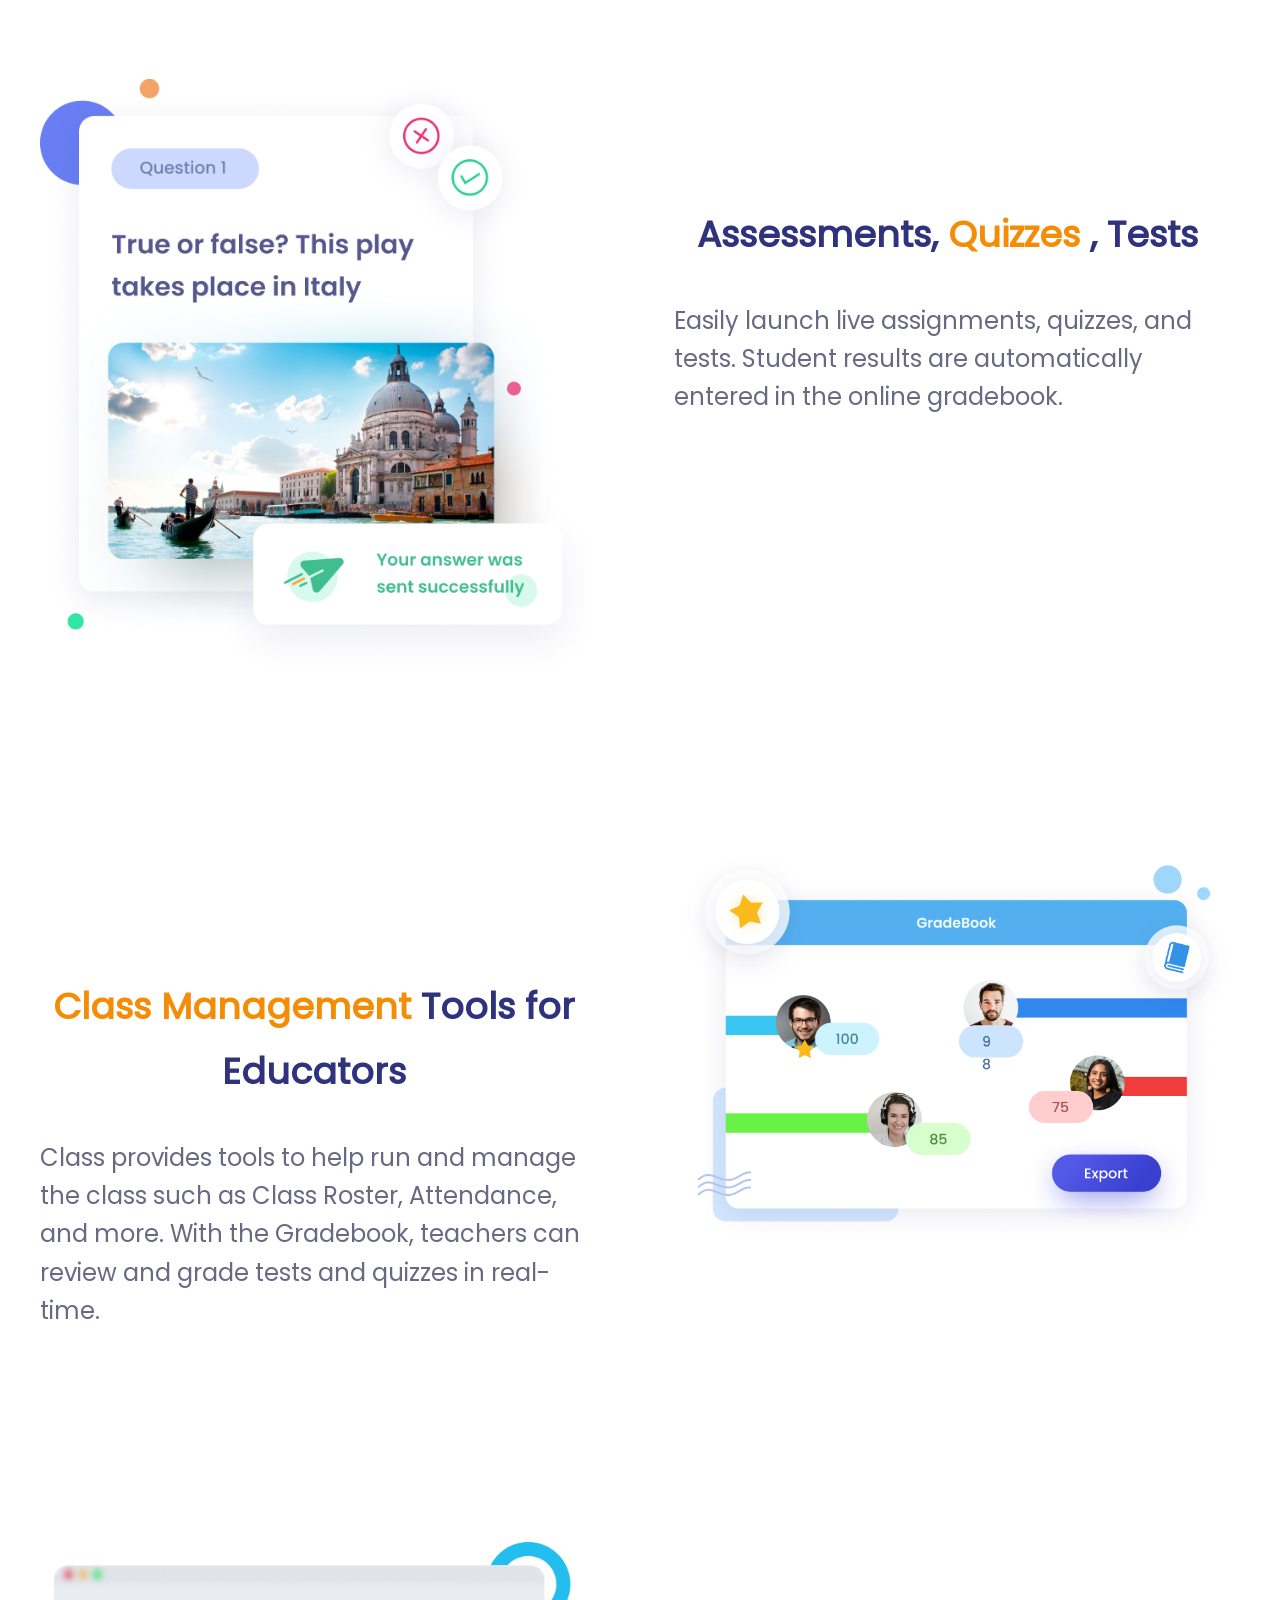
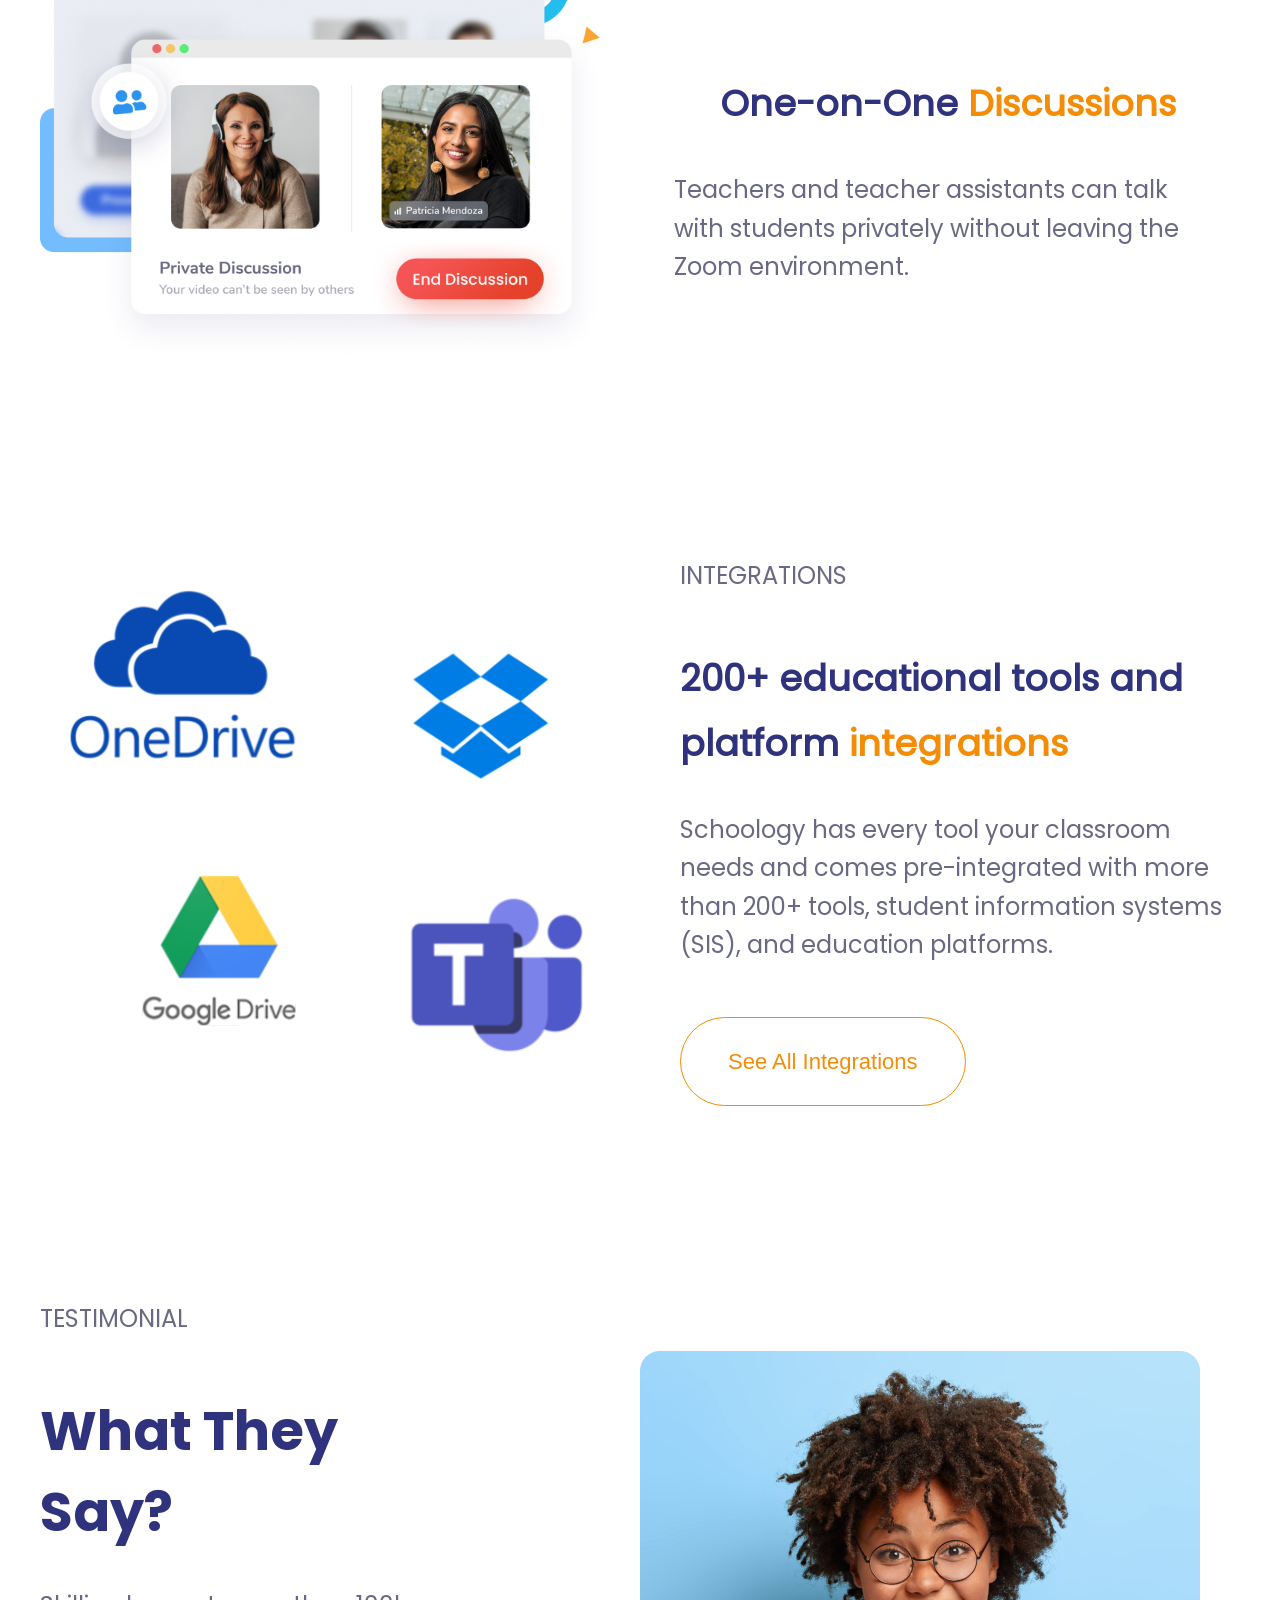
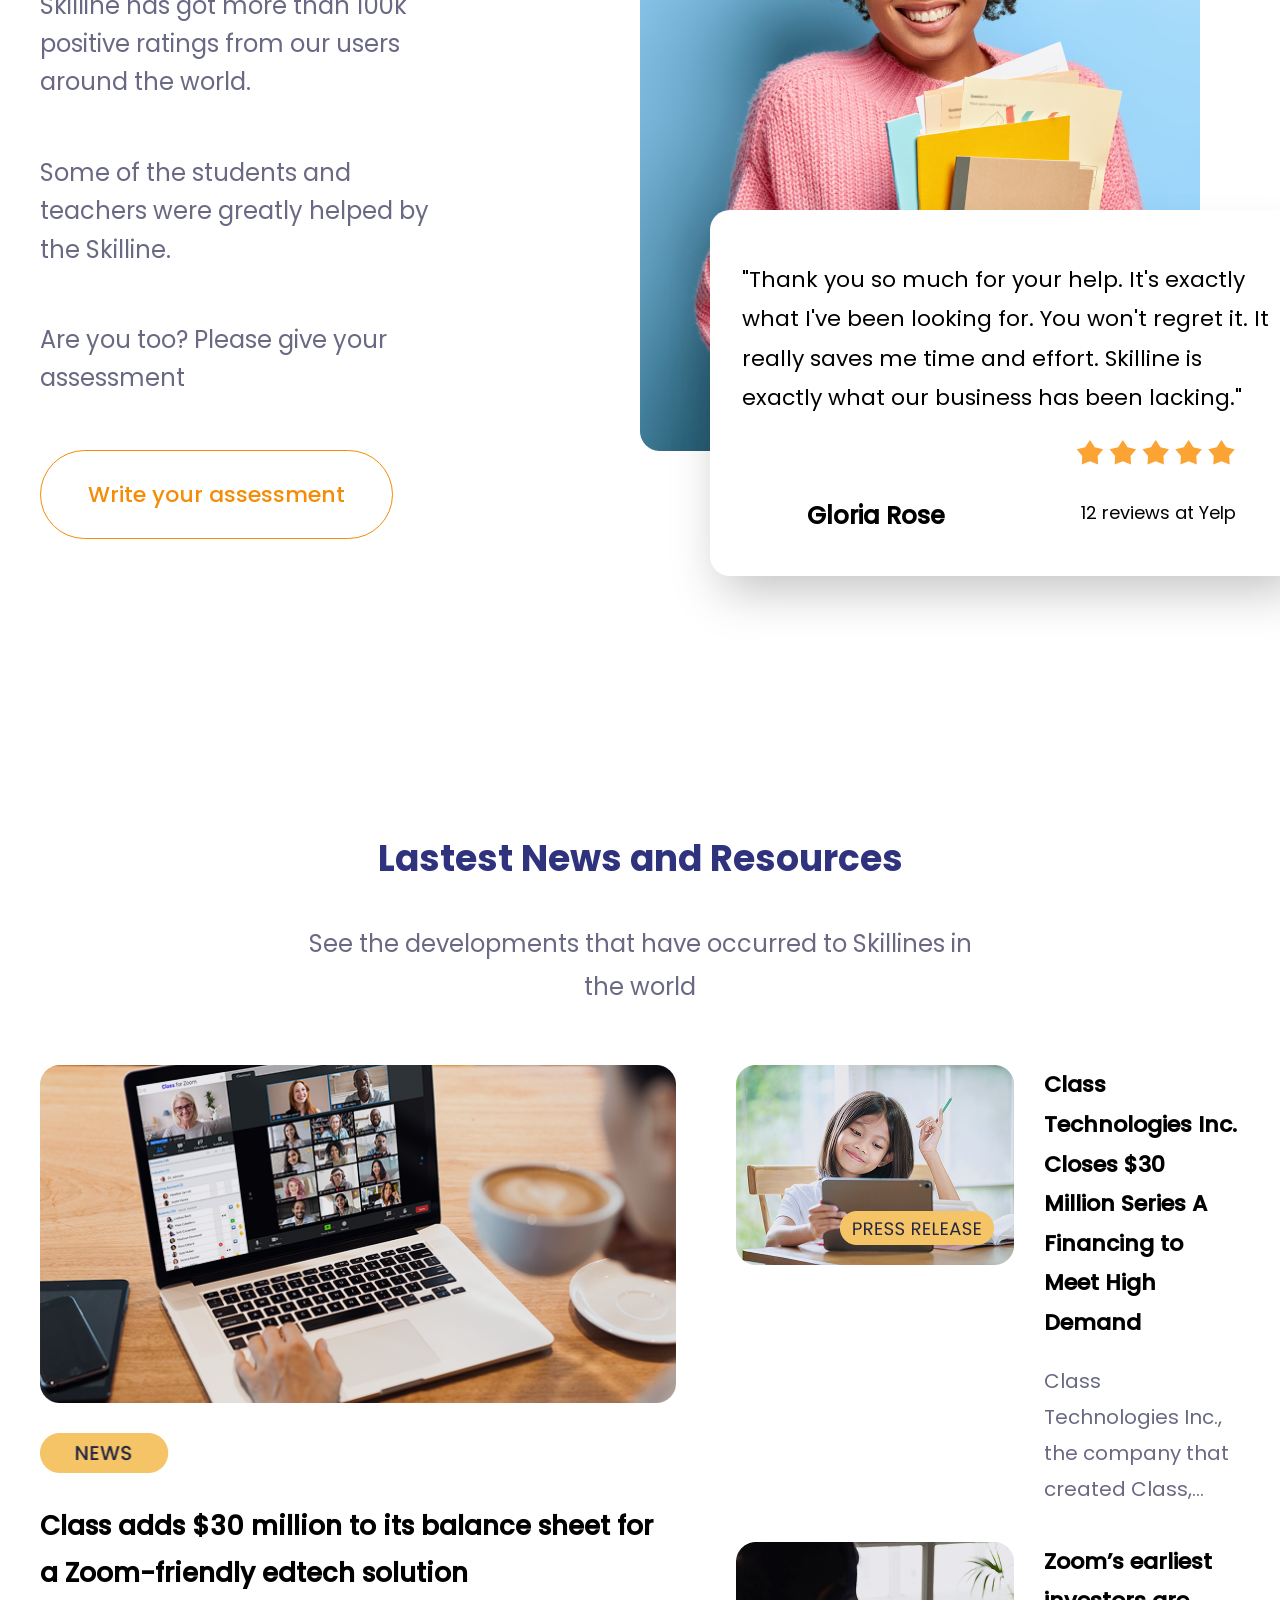
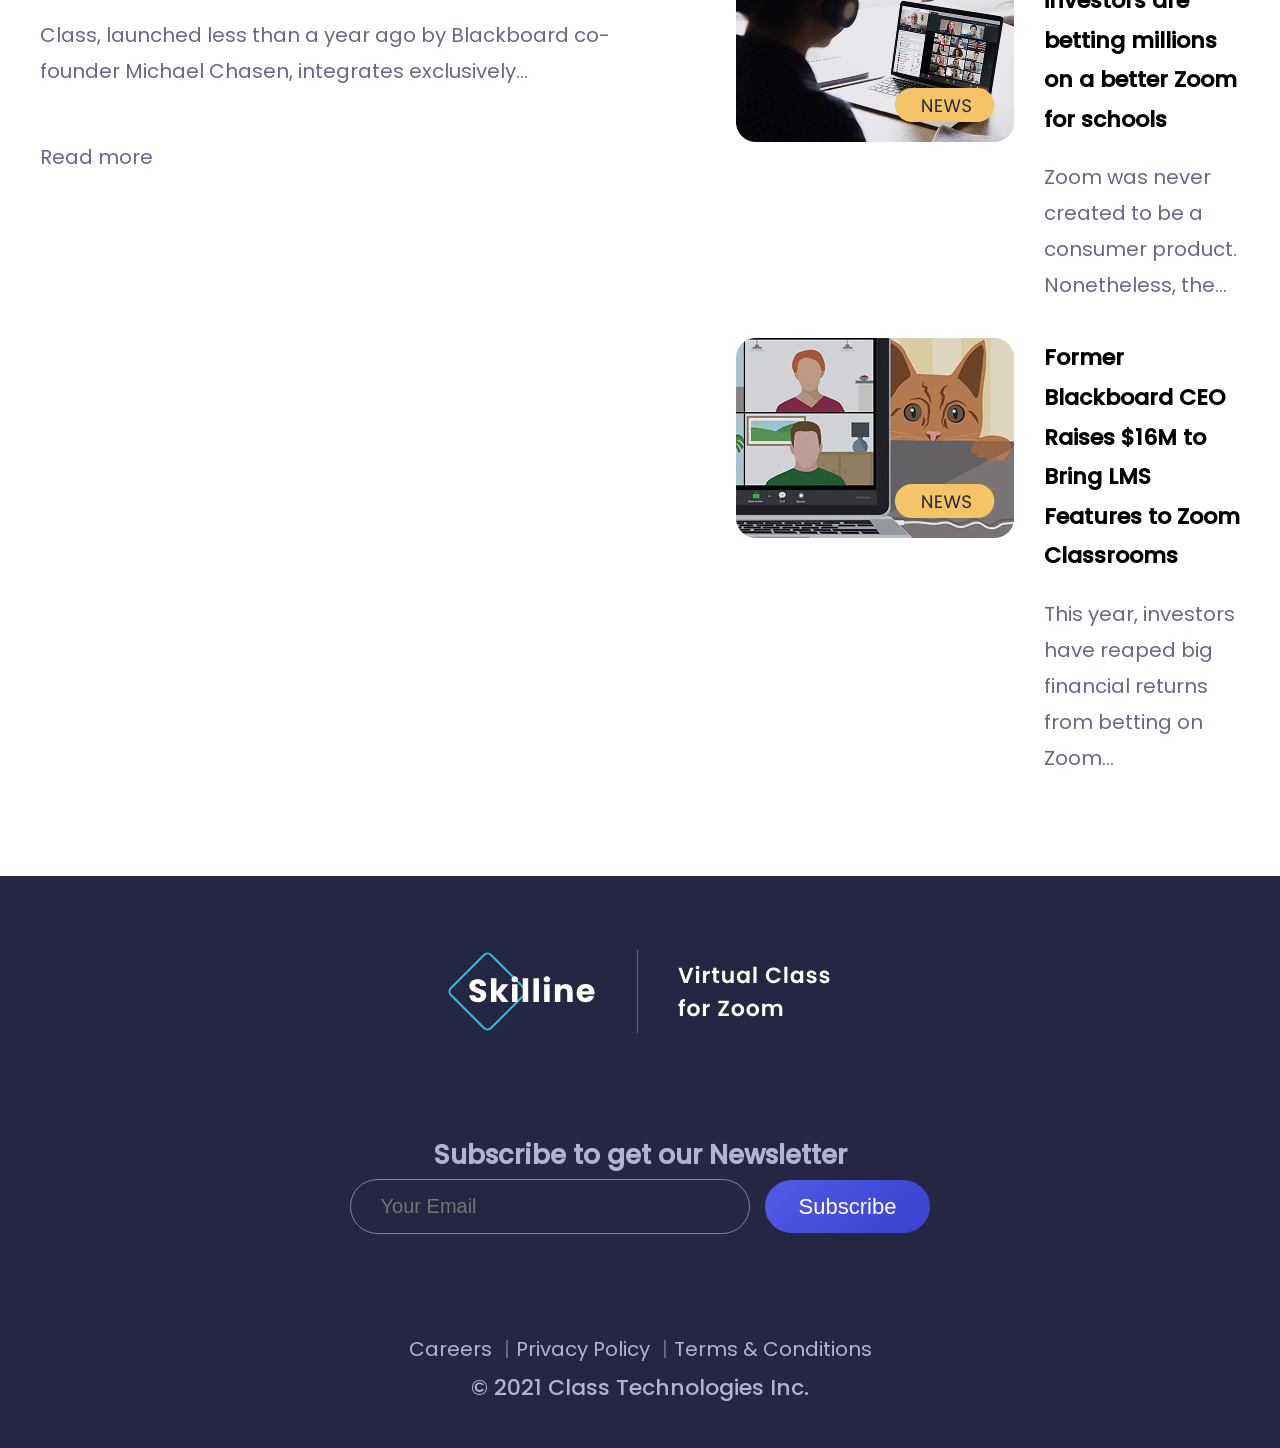
==== commit 18fc0b9c: "Update index.html" ====
--- a/index.html
+++ b/index.html
@@ -157,7 +157,7 @@
             <div class="features_card">
                 <img class="classroom-img" src="images/call_people.png" alt="call_people">
                 <div class="features_side_right">
-                    <h2 class="tittle-text" style="text-align: left;">
+                    <h2 class="tittle-text">
                         <span class="main-text_b">A </span>
                         <span class="main-text_o">user interface </span>
                         <span class="main-text_b">designed for the classroom</span>
@@ -189,7 +189,7 @@
         <section class="classroom-section">
             <div class="classroom-conteiner">
                 <div class="classroom-text">
-                    <h2 class="tittle-text" style="text-align: left">
+                    <h2 class="tittle-text" >
                         <span class="main-text_o">Tools </span>
                         <span class="main-text_b">For Teachers And Learners</span>
                     </h2>
@@ -203,7 +203,7 @@
             <div class="classroom-conteiner">
                 <img class="classroom-img" src="images/qwizz.png" alt="qwizz">
                 <div class="classroom-text">
-                    <h1 class="tittle-text" style="text-align: left;">
+                    <h1 class="tittle-text">
                         <span class="main-text_b">Assessments, </span>
                         <span class="main-text_o">Quizzes</span>
                         <span class="main-text_b">, Tests</span></h1>
@@ -216,7 +216,7 @@
         <section class = "classroom-section">
             <div class="classroom-conteiner">
             <div class="classroom-text">
-                <h2 class="tittle-text" style="text-align: left;">
+                <h2 class="tittle-text">
                     <span class="main-text_o">Class Management </span>
                     <span class="main-text_b">Tools for Educators</span>
                 </h2>
@@ -296,21 +296,21 @@
                 <div class="news_sidebar">
                     <div class="news_card">
                         <img class="news_img2" src="images/ipadkid.png" alt="ipadkid">
-                        <div>
+                        <div class="news_card_text">
                             <h4 class="tittle_text22px">Class Technologies Inc. Closes $30 Million Series A Financing to Meet High Demand</h4>
                             <p class="main_text20px">Class Technologies Inc., the company that created Class,...</p>
                         </div>
                     </div>
                     <div class="news_card">
                         <img class="news_img2" src="images/notebookmen.png" alt="notebookmen">
-                        <div>
+                        <div class="news_card_text">
                             <h4 class="tittle_text22px">Zoom’s earliest investors are betting millions on a better Zoom for schools</h4>
                             <p class="main_text20px">Zoom was never created to be a consumer product. Nonetheless, the...</p>
                         </div>
                     </div>
                     <div class="news_card">
                         <img class="news_img2" src="images/cat.png" alt="cat">
-                        <div>
+                        <div class="news_card_text">
                             <h4 class="tittle_text22px">Former Blackboard CEO Raises $16M to Bring LMS Features to Zoom Classrooms</h4>
                             <p class="main_text20px">This year, investors have reaped big financial returns from betting on Zoom...</p>
                         </div>
@@ -349,11 +349,11 @@
 
         
 </footer>
-<div id="loginModal" class="modal">
+<div class="modal modal-login">
     <div class="modal-content">
-        <span class="close-btn" data-modal="loginModal">&times;</span>
+        <span class="close-btn">&times;</span>
         <h2 class="modal-title">Login to an existing account</h2>
-        <form id="loginForm">
+        <form>
             <input type="email" class="modal-input" placeholder="Email" required>
             <input type="password" class="modal-input" placeholder="Password" required>
             <button type="submit" class="modal-submit-btn">Login</button>
@@ -361,19 +361,20 @@
     </div>
 </div>
 
-<div id="registerModal" class="modal">
+<div class="modal modal-registr">
     <div class="modal-content">
-        <span class="close-btn" data-modal="registerModal">&times;</span>
+        <span class="close-btn">&times;</span>
         <h2 class="modal-title">Sign Up</h2>
-        <form id="registerForm">
+        <form>
             <input type="text" class="modal-input" placeholder="First Name" required>
             <input type="text" class="modal-input" placeholder="Last Name" required>
             <input type="email" class="modal-input" placeholder="Email" required>
             <input type="password" class="modal-input" placeholder="Password" required>
-            <button type="submit" class="modal-submit-btn">Сreate an account</button>
+            <button type="submit" class="modal-submit-btn">Create an account</button>
         </form>
     </div>
 </div>
 <script src="scripts/script.js"></script>
+
 </body>
 </html> 
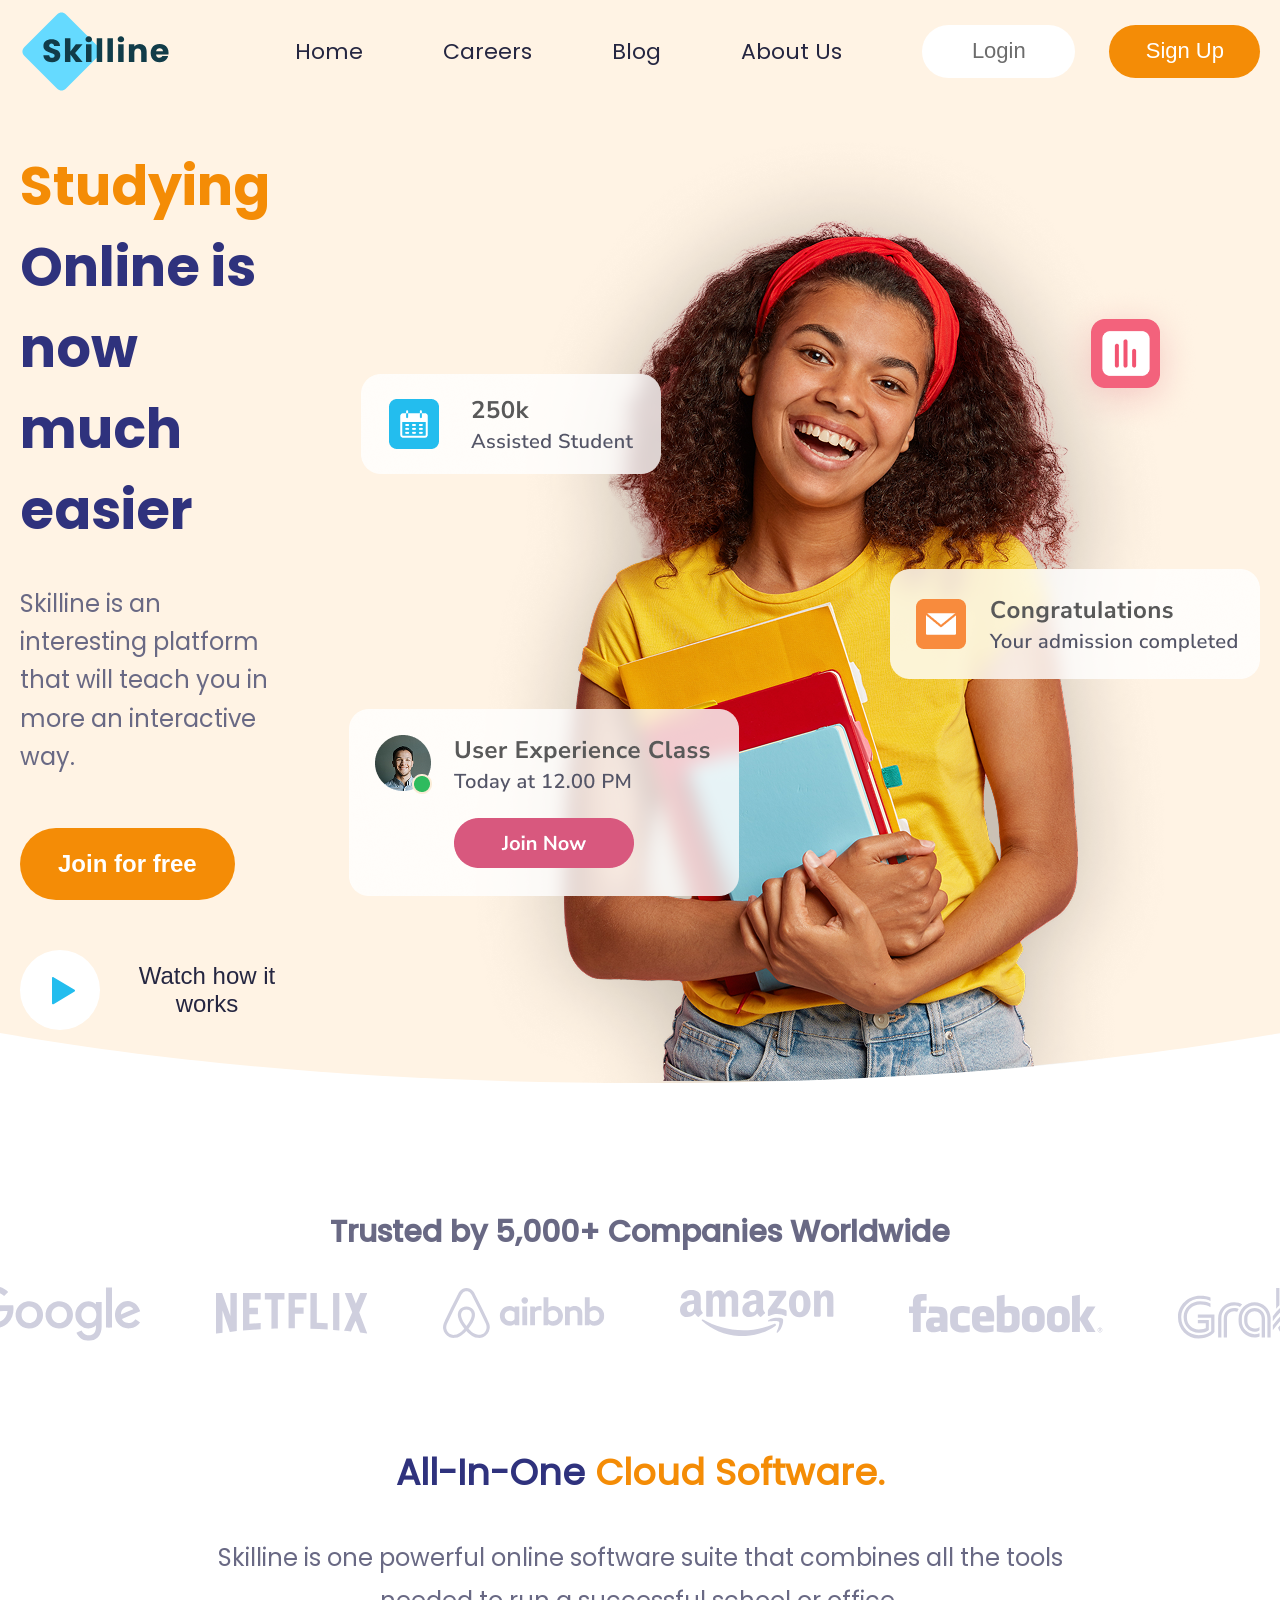
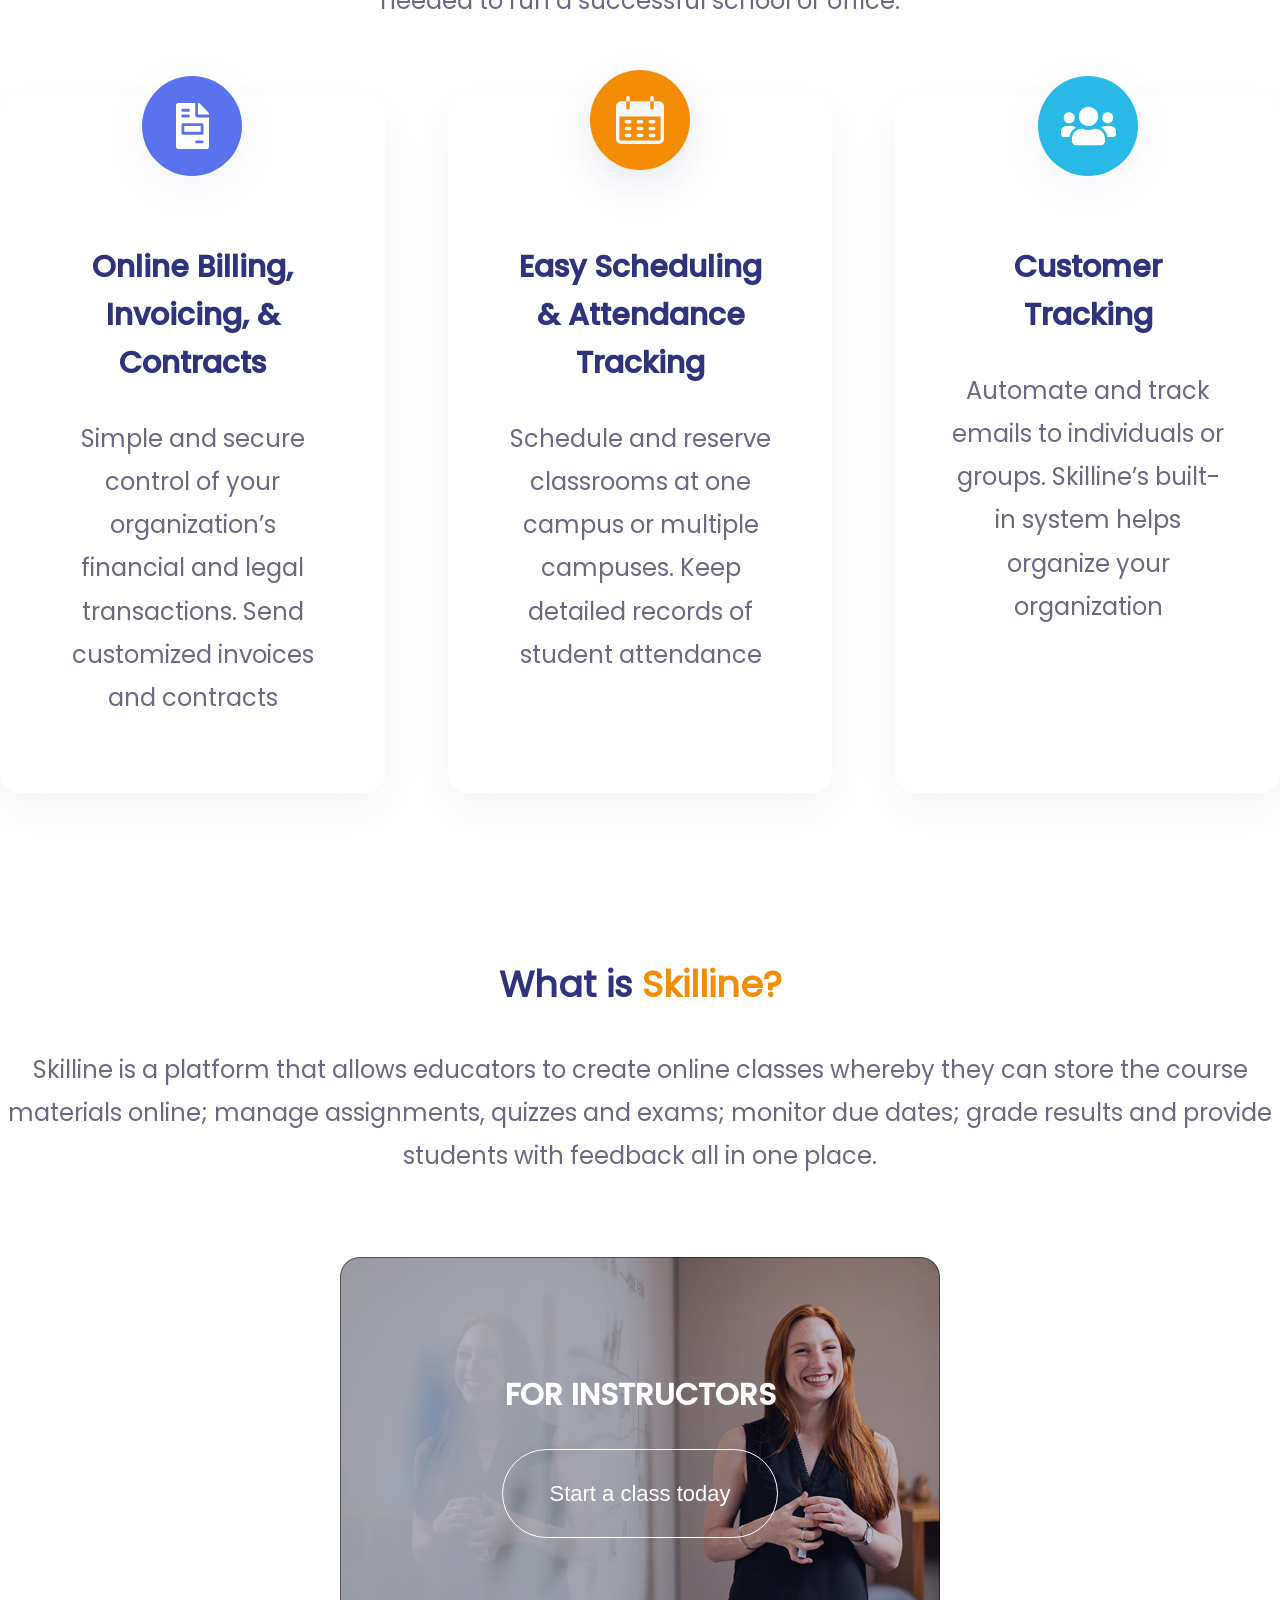
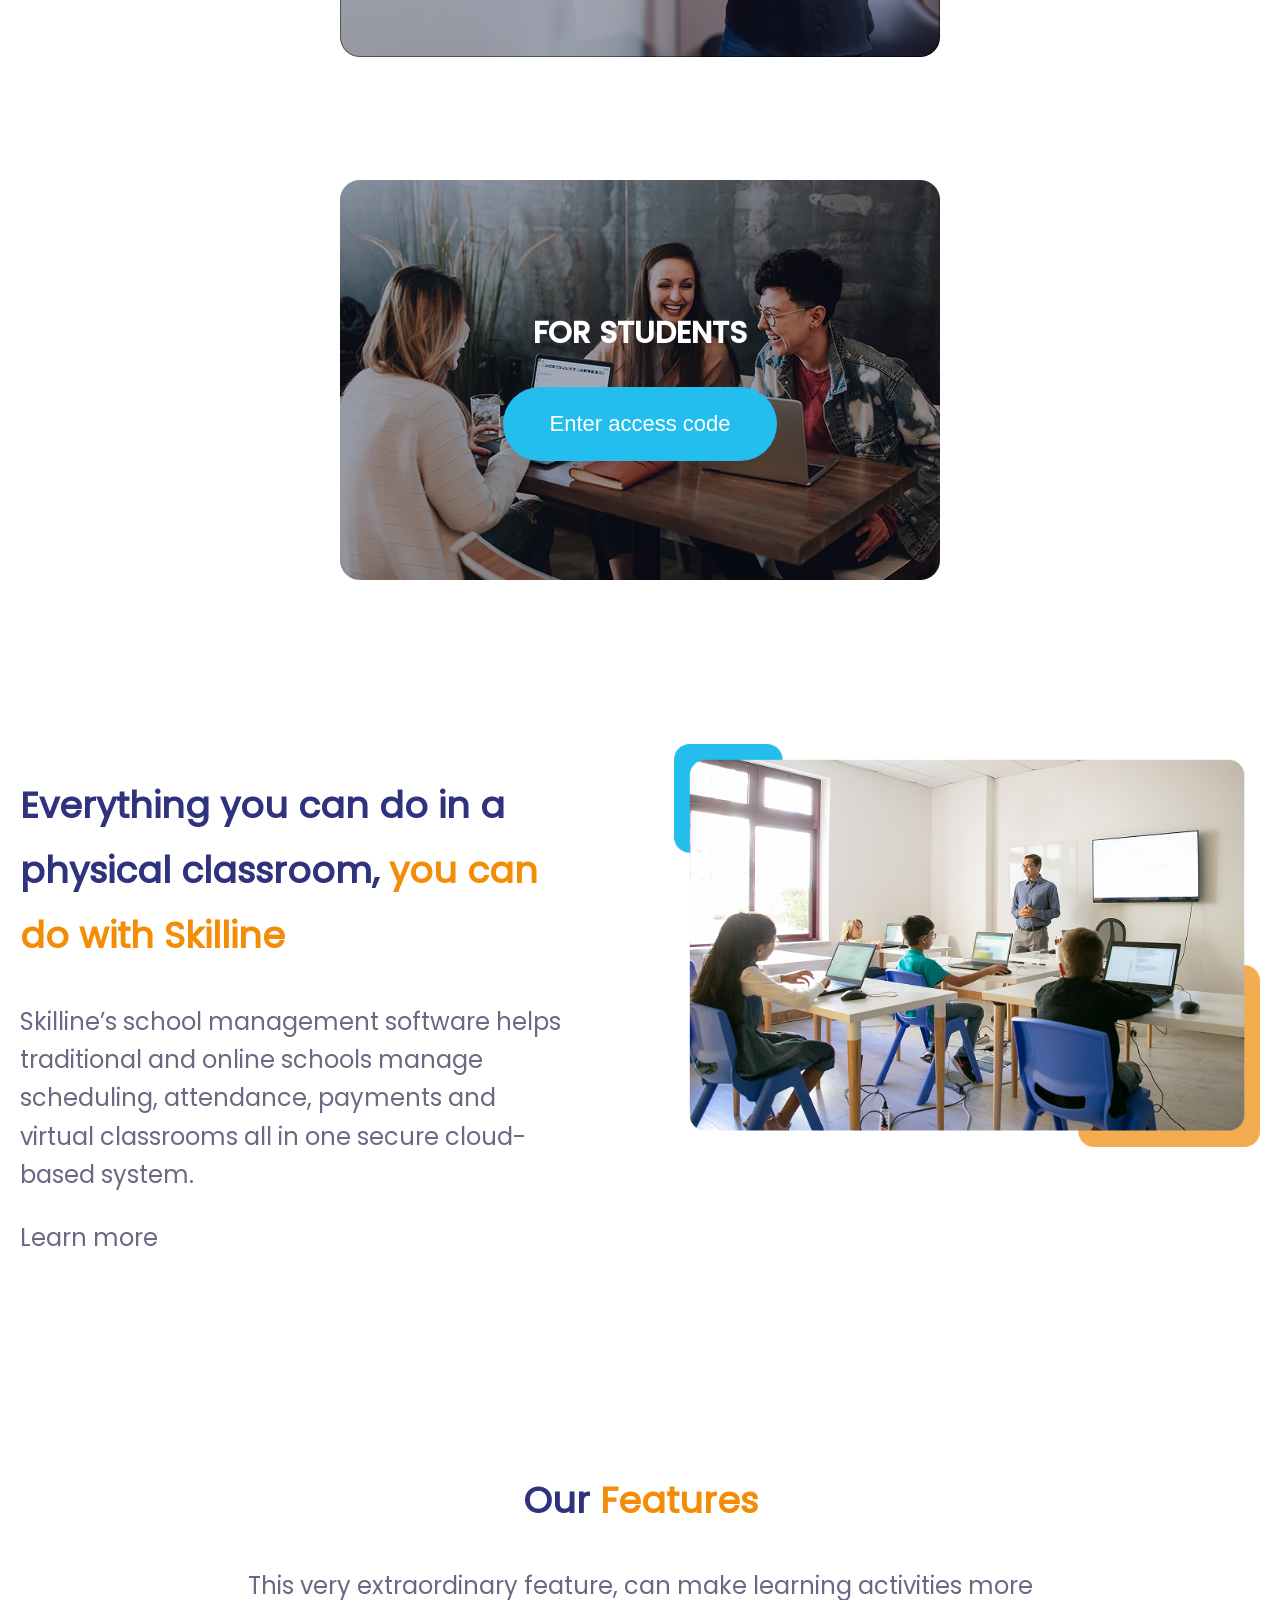
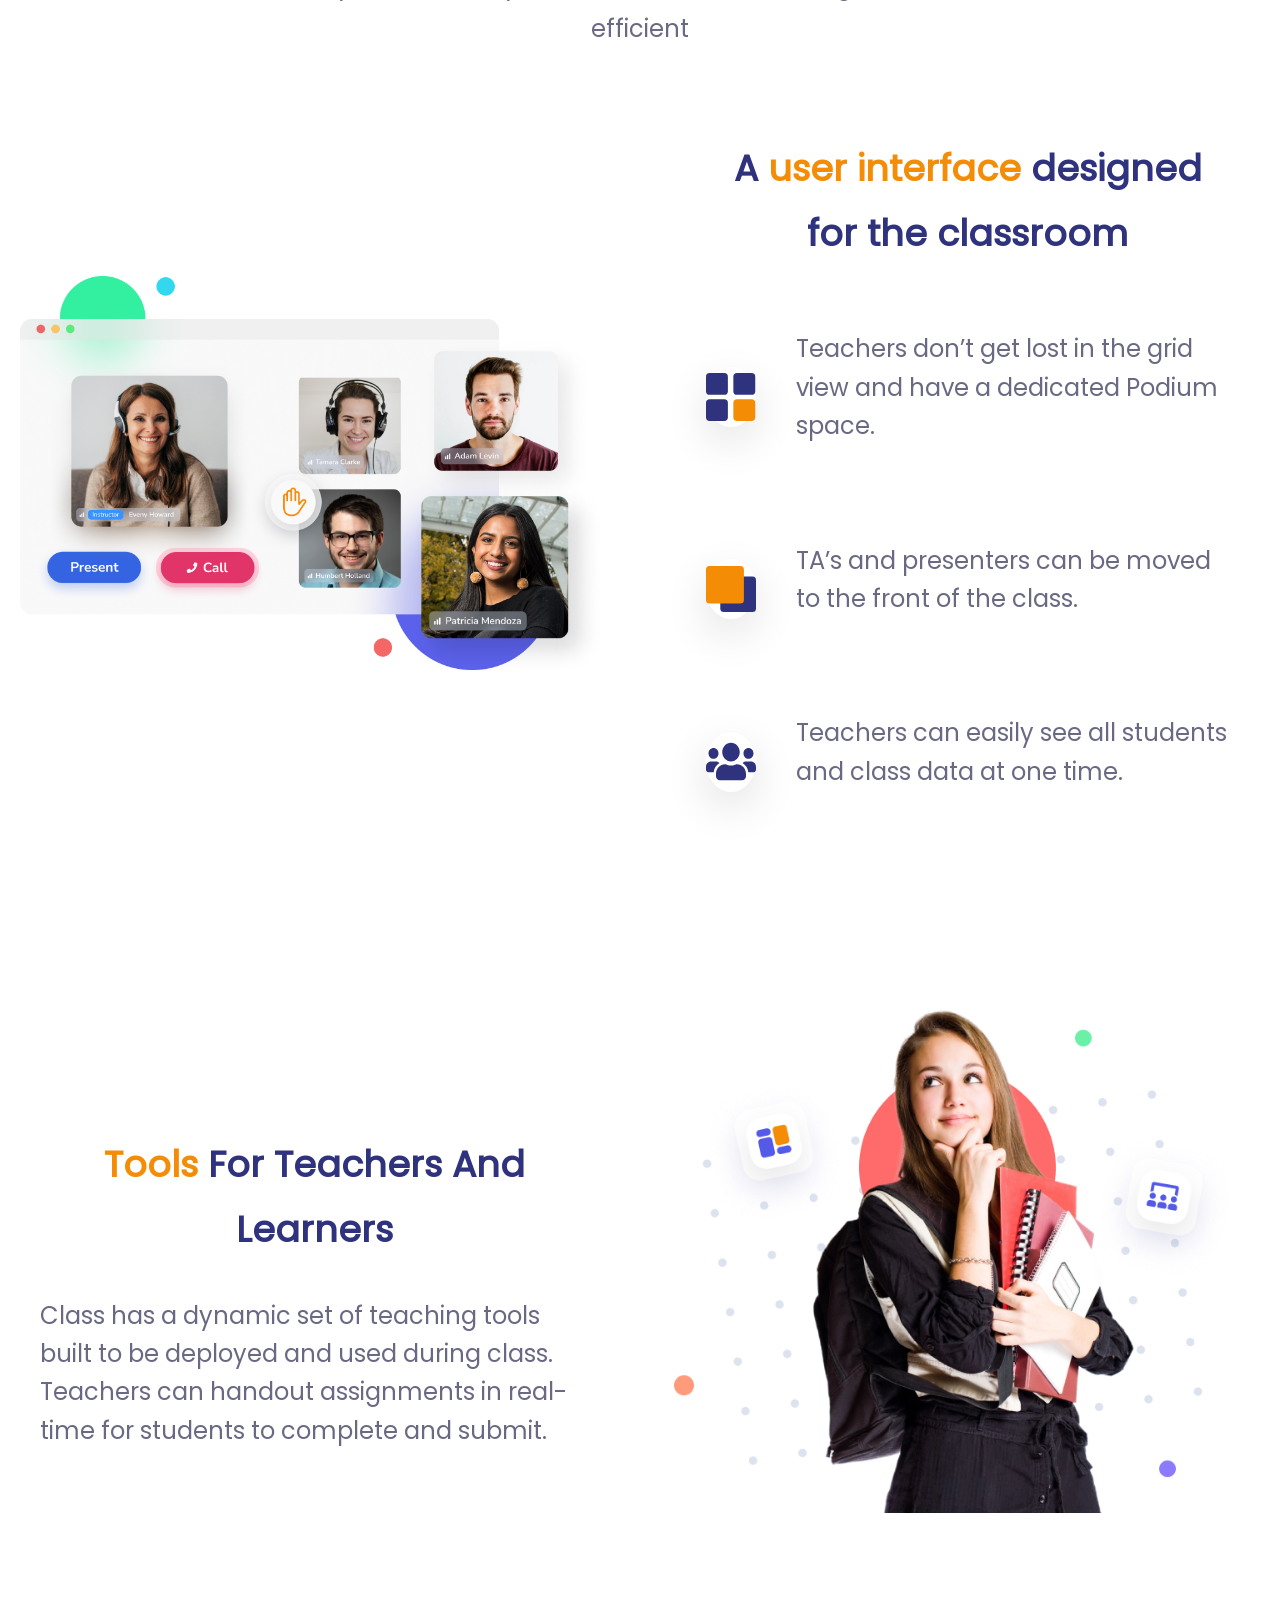
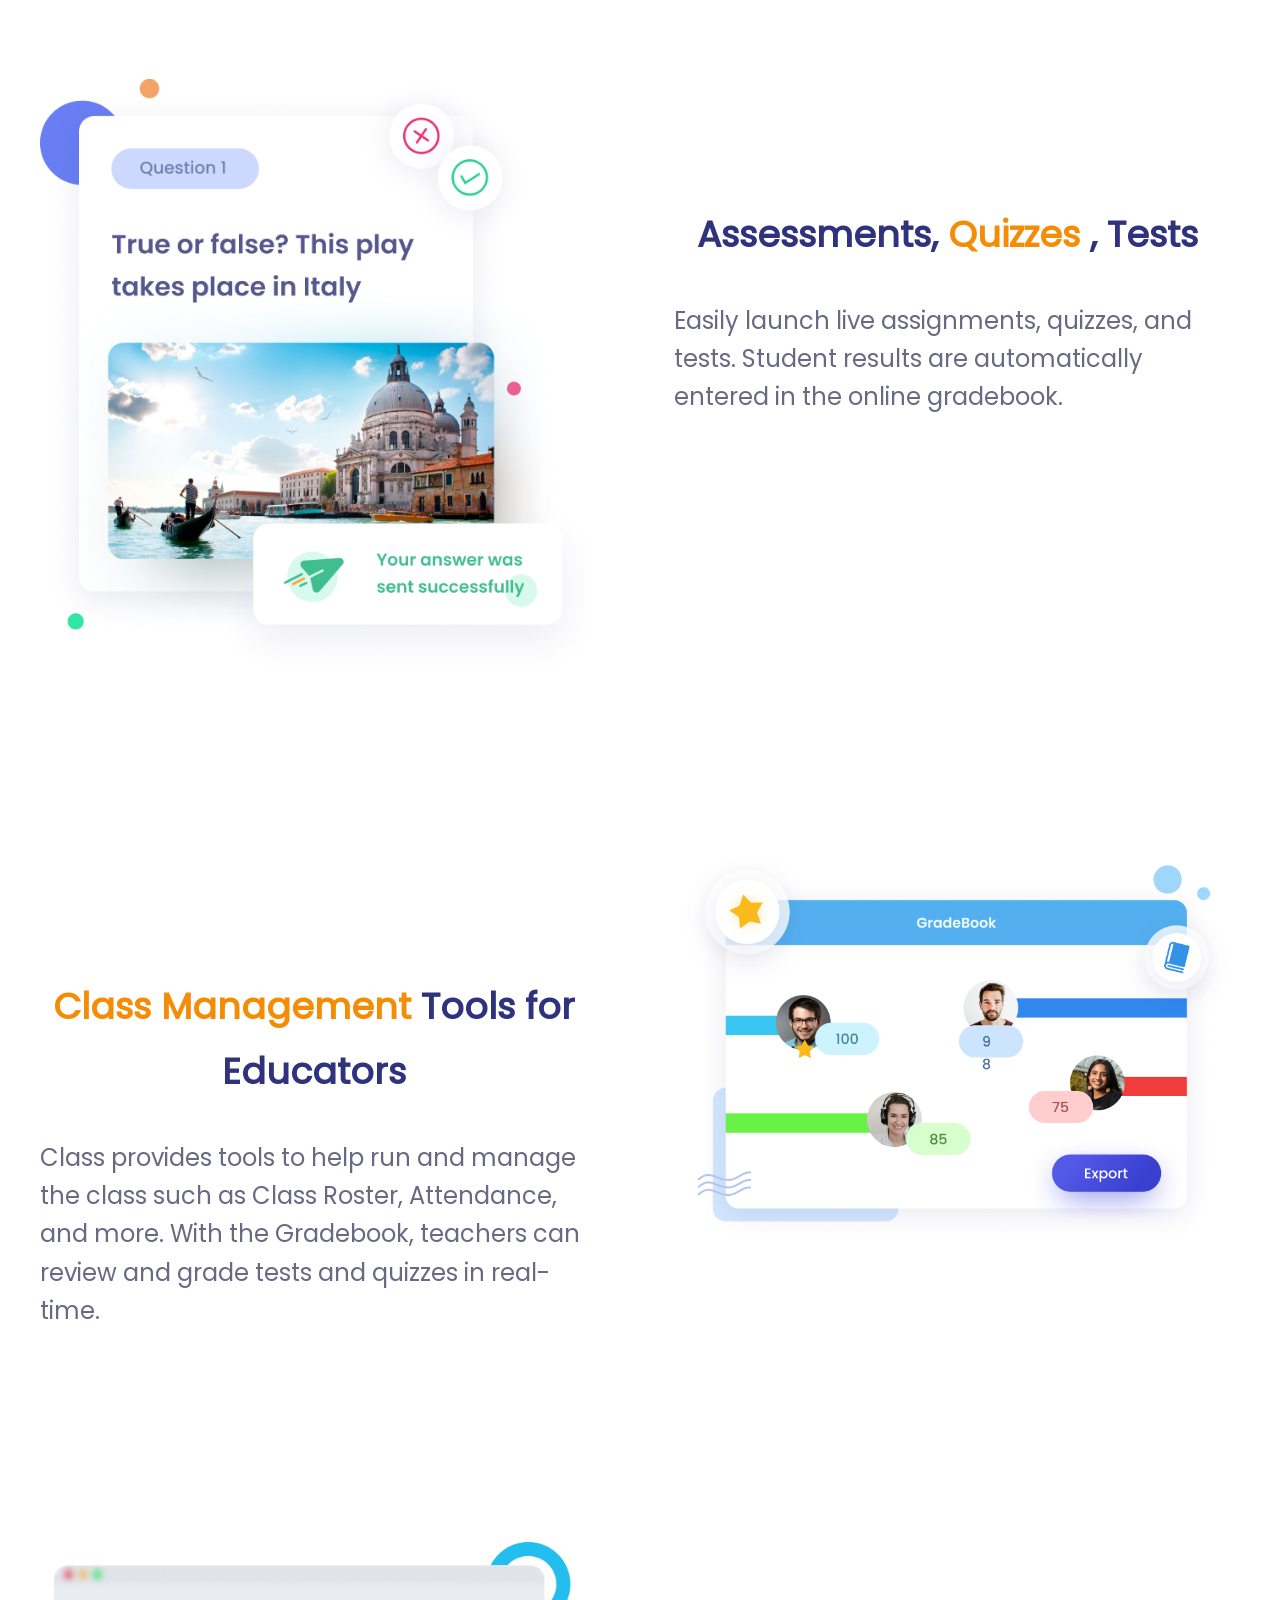
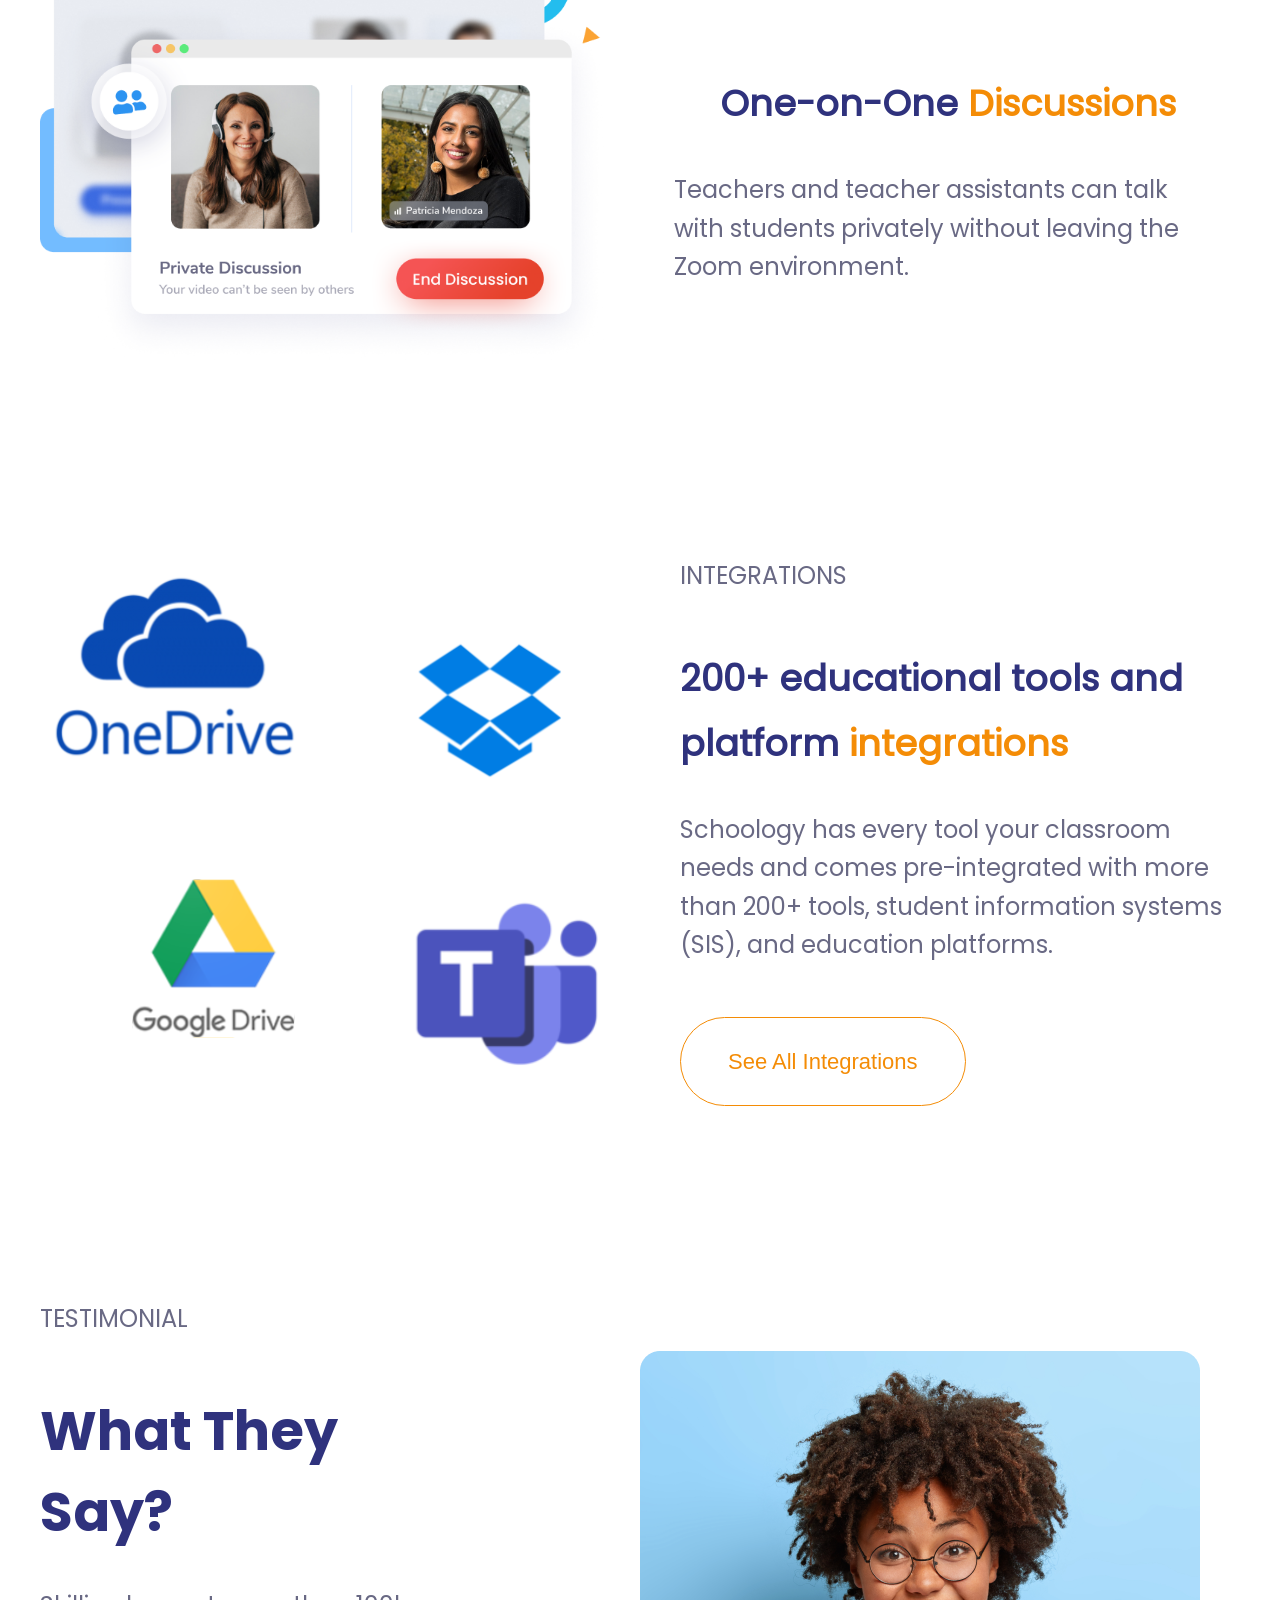
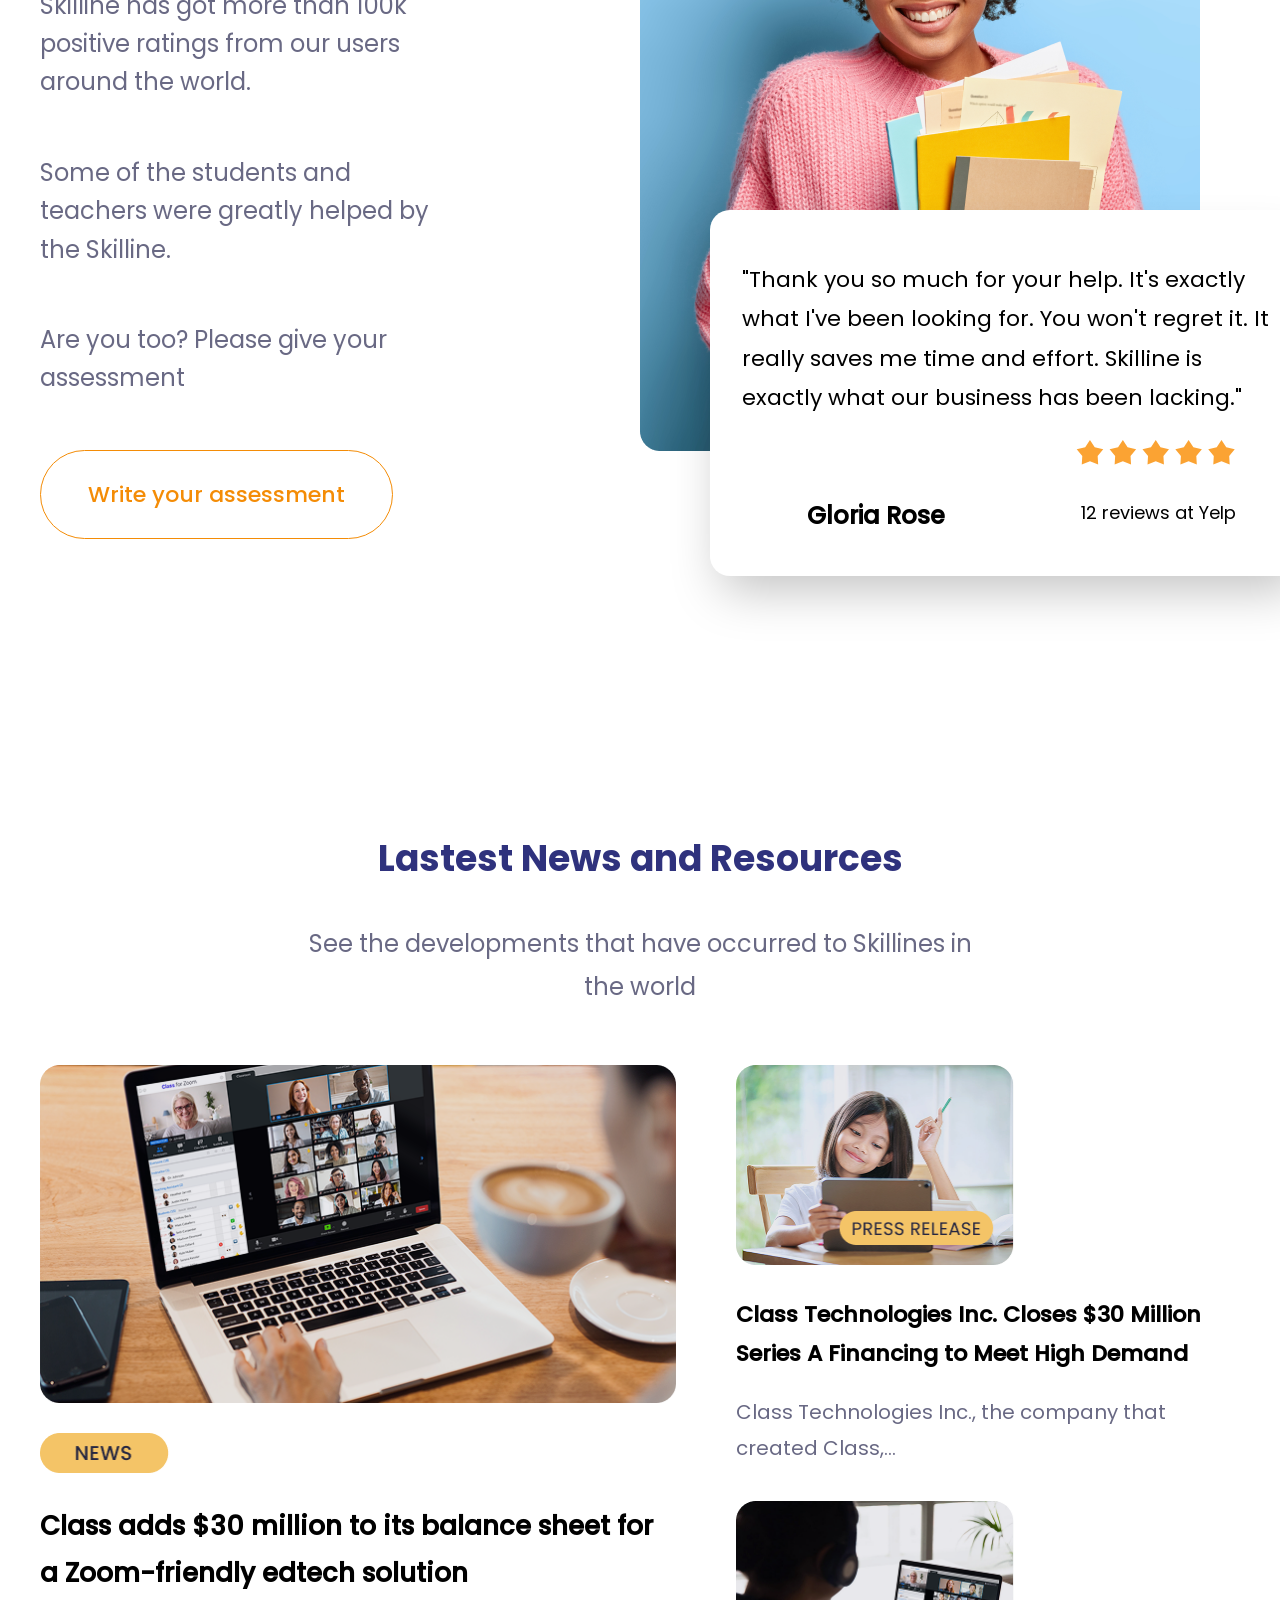
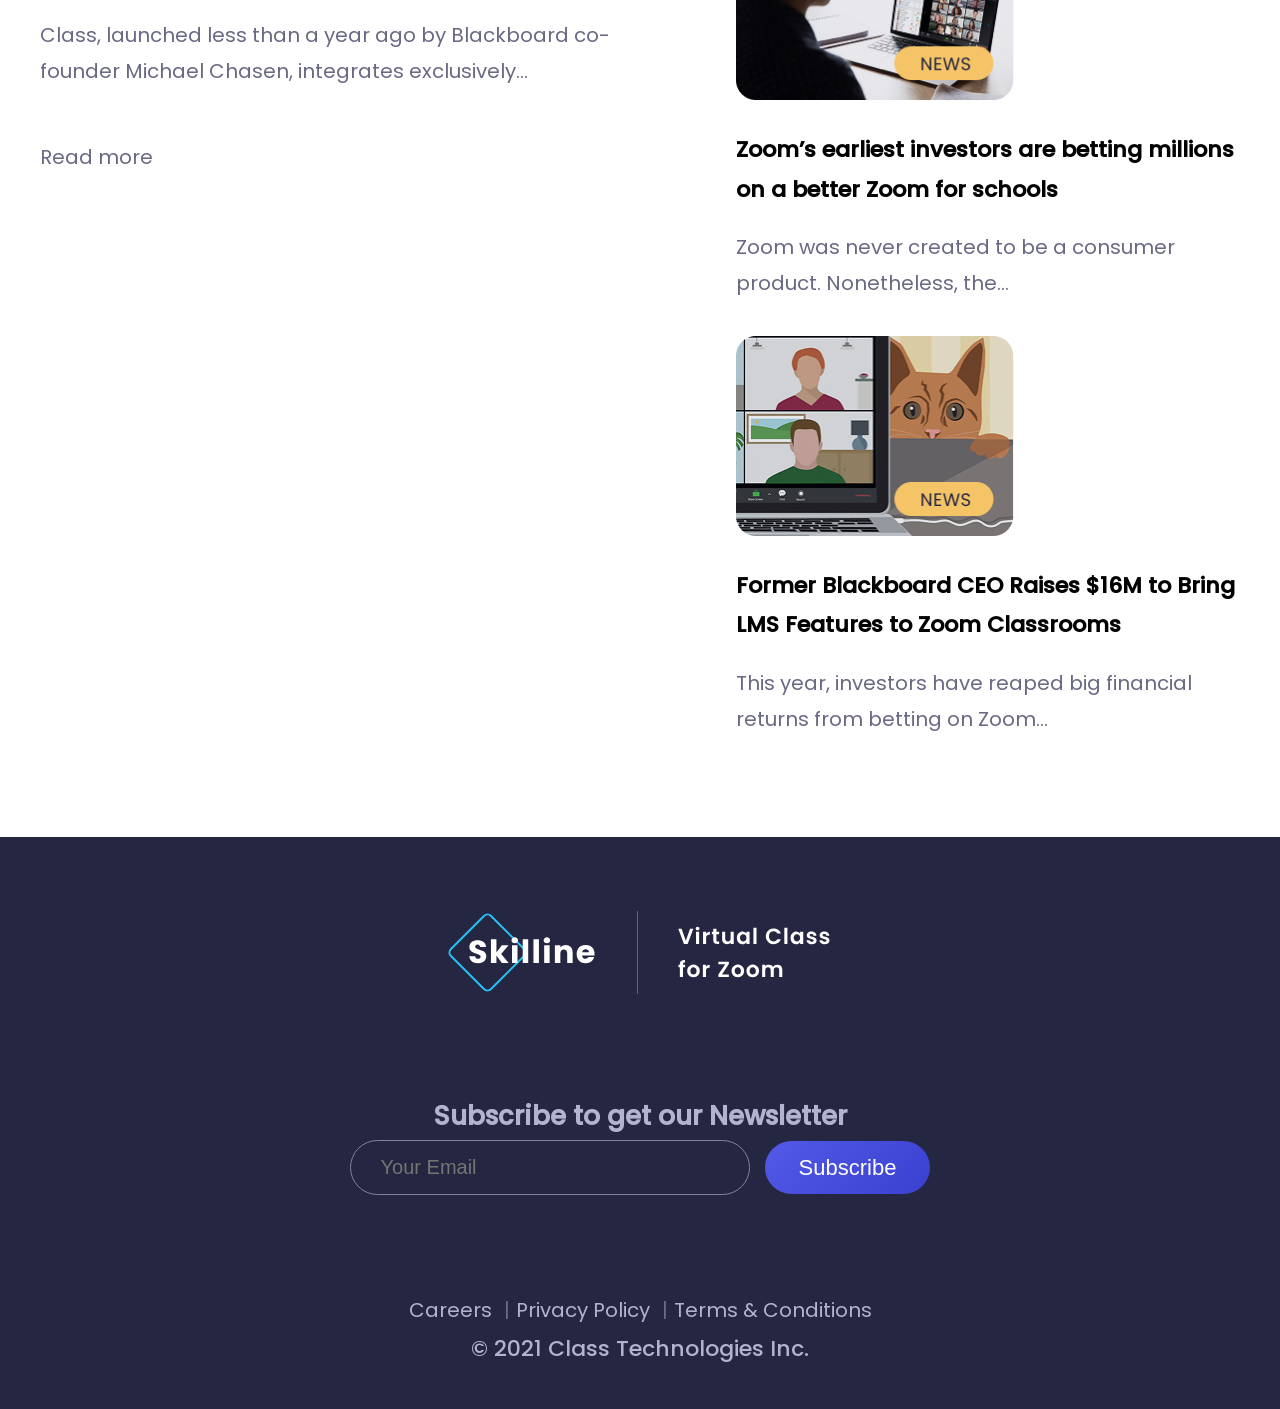
==== commit 0f02b0d8: "Update index.html" ====
--- a/index.html
+++ b/index.html
@@ -193,7 +193,7 @@
                         <span class="main-text_o">Tools </span>
                         <span class="main-text_b">For Teachers And Learners</span>
                     </h2>
-                    <p class="hiro-text" style="text-align: left;">Class has a dynamic set of teaching tools built to be deployed and used during class. Teachers can handout assignments in real-time for students to complete and submit.</p>
+                    <p class="hiro-text">Class has a dynamic set of teaching tools built to be deployed and used during class. Teachers can handout assignments in real-time for students to complete and submit.</p>
                 </div>
                 <img class="classroom-img" src="images/girl_wh_book.png" alt="girl_wh_book">
             </div>
--- a/styles/styles.css
+++ b/styles/styles.css
@@ -105,6 +105,7 @@
     max-height: 1118px;
     margin: 0 auto;
 
+    /*background-color: #FFF2E1;*/
     mask-image:url("../images/banner-mask.svg");
     mask-position: center bottom;
     mask-repeat: no-repeat; 
@@ -170,9 +171,10 @@
 }
 .banner__buttons {
     display: flex;
-    gap: 81px;
+    gap: 50px;
     align-items: center;
     margin-top: 20px;
+    flex-wrap: wrap;
 }
 
 .button_orangeJoin{
@@ -210,8 +212,9 @@
     color: #2F327D;
 }
 .button_play img{
-    width: 80px;
-    height: 80px;
+    max-width: 80px;
+
+    max-height: 80px;
     display: block;
 }
 
@@ -377,7 +380,7 @@
     z-index: 2;
 }
 .classroom-section {
-    margin: 160px auto;
+    margin: 160px auto 0;
     max-width: 1547px;
     width: 100%;
     padding: 0 20px;
@@ -405,12 +408,14 @@
     width: 100%;
     justify-self: start;
     padding-top: 100px;
+    text-align: left;
 }
 .classroom-text1{
     max-width: 548px;
     width: 100%;
     justify-self: start;
     padding-bottom: 0;
+    text-align: left;
 }
 .tittle-text_left{
     font-family: "Poppins", Arial, sans-serif;
@@ -505,9 +510,13 @@
 }
 .integrations-img{
     width: 100%;
-    height: auto;
     max-width: 530px; 
     justify-self: center;
+
+    width: 100%;
+    height: auto;
+    max-width: 700px;
+    justify-content: center;
 }
 
 .testimonial_container{
@@ -637,7 +646,12 @@
     display: flex;
     gap: 30px;
     width: 100%;
+    flex-wrap: wrap;
     
+}
+.news_card_text{
+    max-width: 911px;
+    width: 100%;
 }
 .news_tag {
     display: inline-block;
@@ -855,6 +869,7 @@
 .modal-submit-btn:hover {
     filter: brightness(0.9);
 }
+
 
 
 .burger_menu {
@@ -949,12 +964,24 @@
     }
 
     .header_buttons {
-        gap: 15px;
+        display: none;
     }
 
     .button_white, .button_orange {
         font-size: 18px;
-        padding: 10px 25px;
+        padding: 50%;
+
+    }
+    .news_card_text{
+        max-width: 300px;
+        width: 70%;
+    }
+    .button_orangeJoin{
+        font-size: 90%;
+    }
+    .button_play{
+        font-size: 90%;
+        max-width: 70%;
     }
     .header_container {
         max-height: none;
@@ -1068,7 +1095,7 @@
     .integrations-img, 
     .features_card_img {
         justify-self: center;
-        max-width: 80%;
+        max-width: 70%;
     }
 
     .classroom-text, 
@@ -1078,6 +1105,9 @@
         max-width: 100%;
         justify-self: center;
         padding-top: 0;
+        justify-content: center;
+        text-align: center;
+
     }
 
     .tittle-text_left {
